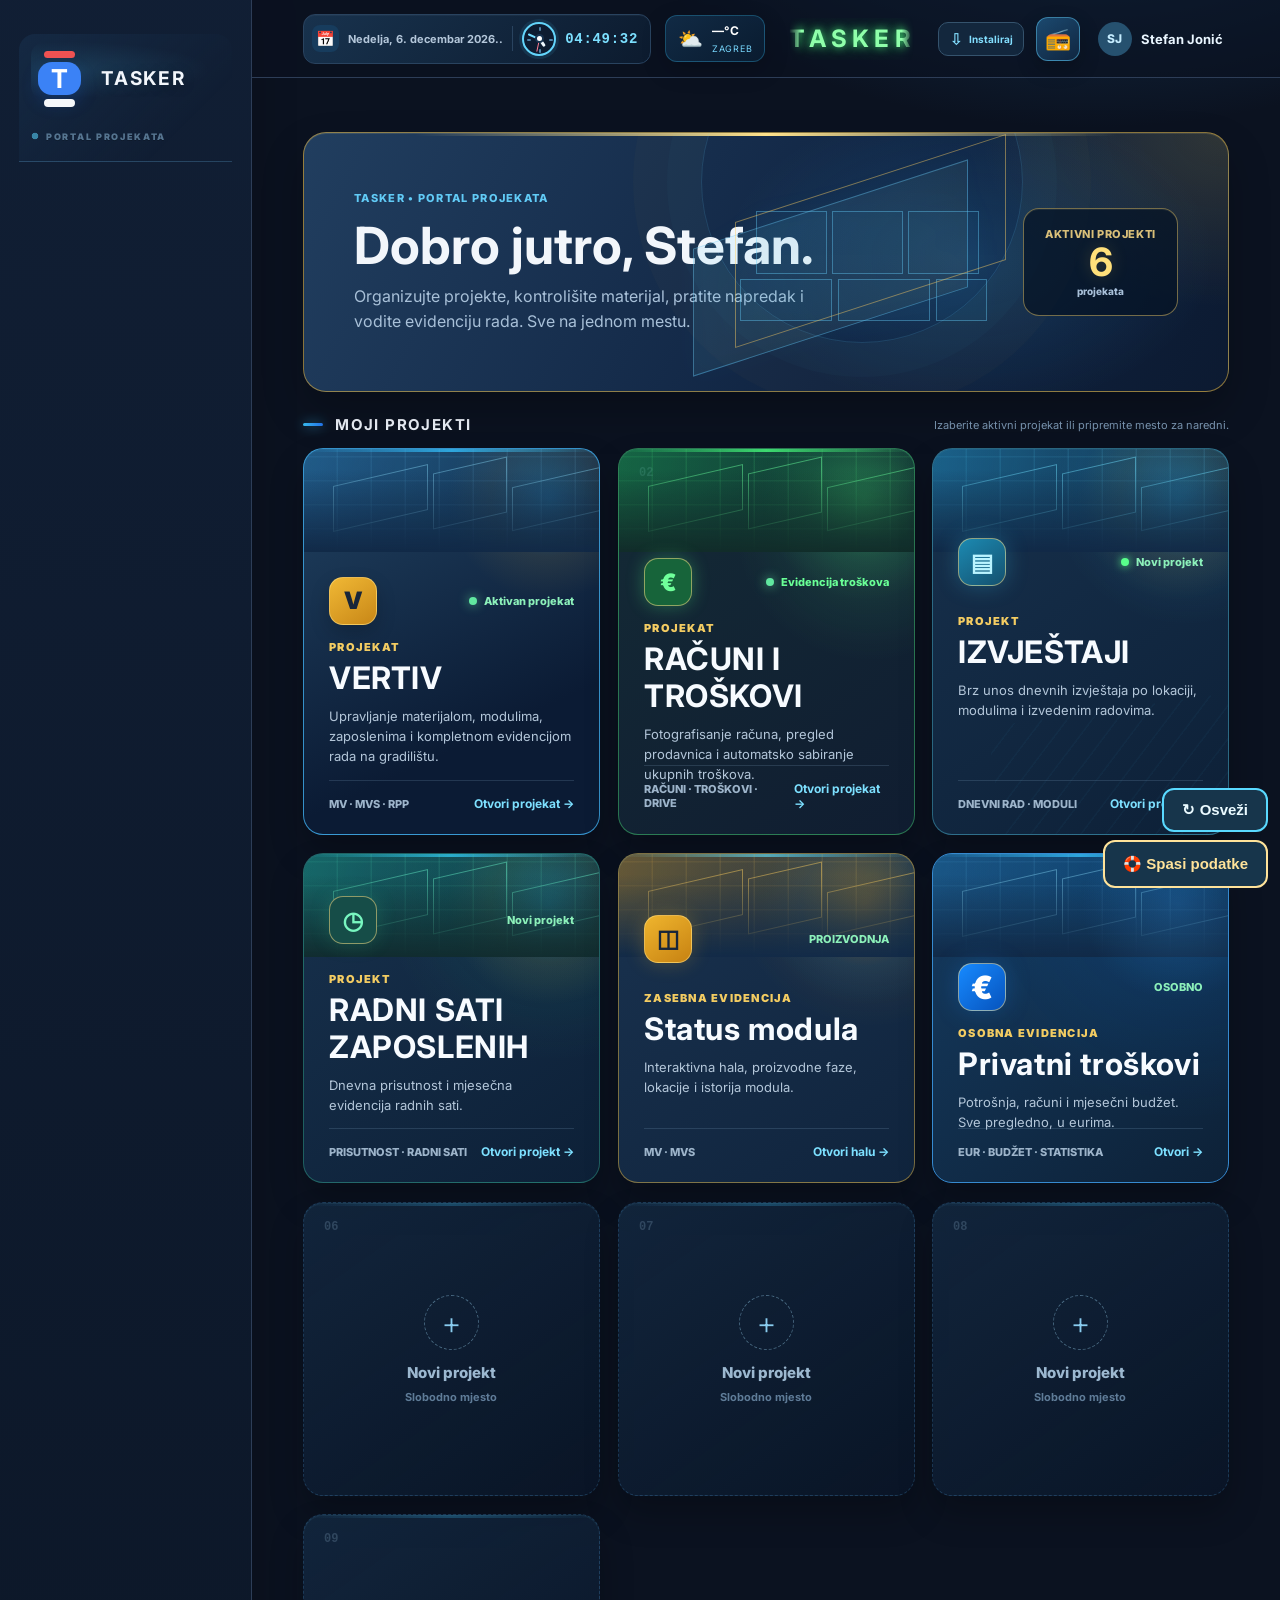
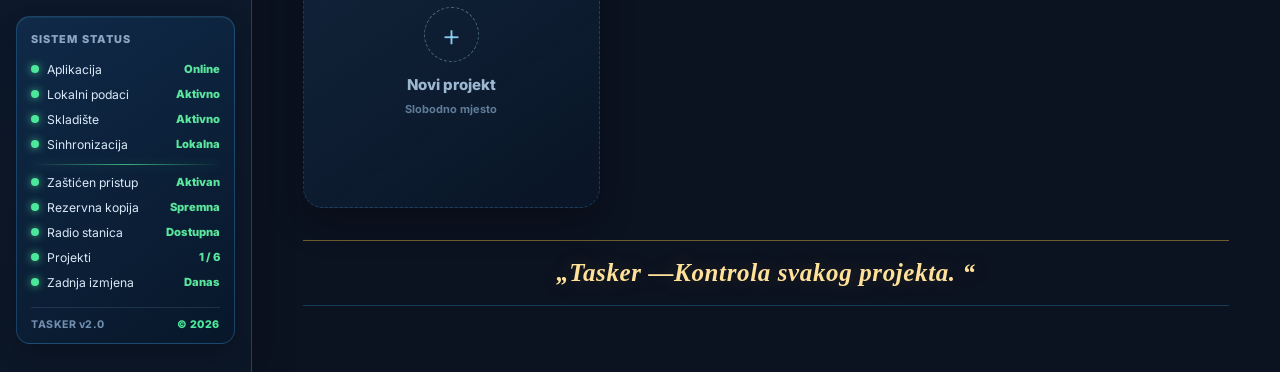
==== index.html @ 8f1d7c36 "Add daily photo calendar and cross-day module archives" ====
<!doctype html>
<html lang="sr-Latn">
  <head>
    <meta charset="UTF-8" />
    <meta name="viewport" content="width=device-width, initial-scale=1.0" />
    <meta name="theme-color" content="#0b1220" />
    <meta name="application-name" content="TASKER" />
    <meta name="apple-mobile-web-app-capable" content="yes" />
    <meta name="apple-mobile-web-app-status-bar-style" content="black-translucent" />
    <meta name="apple-mobile-web-app-title" content="TASKER" />
    <link rel="manifest" href="./manifest.webmanifest" />
    <link rel="icon" href="./icon-192.svg" type="image/svg+xml" />
    <link rel="apple-touch-icon" href="./icon-512.svg" />
    <link rel="stylesheet" href="./style-v51.css?build=51" />
    <title>Tasker | Upravljanje materijalom</title>
      <style id="tasker-layout-emergency">.dashboard-card-tools,.dashboard-section-tools{display:none!important}</style>
    <link rel="stylesheet" href="./module-status-v103.css?build=1075" />
    <link rel="stylesheet" href="./module-status-polish-v1078.css" />
    <link rel="stylesheet" href="./module-status-glow-v1079.css" />
    <link rel="stylesheet" href="./private-expenses-v1080.css?build=1085" />
      <link rel="stylesheet" href="./module-costing-v1089.css" />
    <link rel="stylesheet" href="./module-costing-monthly-v1092.css" />
  <link rel="stylesheet" href="./module-costing-archive-v1094.css" />
<link rel="stylesheet" href="./module-costing-v1097.css" />
<link rel="stylesheet" href="./module-vtr-v1098.css">
<link rel="stylesheet" href="./module-hall-premium-v1099.css">
<link rel="stylesheet" href="./module-action-icons-v1102.css">
<link rel="stylesheet" href="./module-drawings-v1103.css?build=1105">
<link rel="stylesheet" href="./module-daily-reports-v1106.css">
<link rel="stylesheet" href="./module-dupliko-style-v1107.css?build=1119">
<link rel="stylesheet" href="./module-drawing-viewer-v1109.css">
<link rel="stylesheet" href="./module-detail-v1111.css">
</head>
  <body>
    <div id="pwa-splash" aria-hidden="true"><div class="pwa-splash-inner"><span class="pwa-splash-logo"><i></i><b>T</b><i></i></span><strong>TASKER</strong><small>SVE POD KONTROLOM</small></div></div>
    <div id="app"></div>
    <script src="./tasker-rescue-v1112.js"></script>
    <script src="./tasker-refresh-v1113.js"></script>
    <script src="./module-photo-storage-v1114.js"></script>
    <script src="./drive-endpoint-v52.js?build=82"></script>
    <script src="./receipt-ledger-v57.js?build=82"></script>
    <script src="./pdf-window-v59.js?build=82"></script>
    <script src="./password-3d-v60.js?build=82"></script>
    <script src="./about-author-v61.js?build=82"></script>
    <script src="./about-polish-v62.js?build=82"></script>
    <script src="./about-fix-v63.js?build=82"></script>
    <script src="./about-exact-v64.js?build=82"></script>
    <script src="./about-image-v65.js?build=82"></script>
    <script src="./diary-template-v67.js?build=82"></script>
    <script src="./diary-template-v68.js?build=82"></script>
    <script src="./diary-template-v69.js?build=82"></script>
    <script src="./nav-icons-v71.js?build=82"></script>
    <script src="./dashboard-live-v72.js?build=82"></script>
    <script src="./control-order-v76.js?build=82"></script>
    <script src="./reports-project-v81.js?build=1079"></script>
    <script src="./reports-archive-v81.js?build=1079"></script>
    <script src="./employee-hours-model-v94.js?build=1085"></script>
    <script src="./employee-hours-books-v97.js?build=97"></script>
    <script src="./employee-hours-archive-v102.js?build=102"></script>
    <script src="./employee-hours-header-v1073.js?build=1085"></script>
    <script src="./employee-hours-export-v100.js?build=1121"></script>
    <script src="./employee-hours-v98.js?build=1085"></script>
    <script src="./module-status-model-v103.js?build=1119"></script>
    <script src="./module-boq-templates.js?build=1086"></script>
    <script src="./module-costing-stamp-v1093.js"></script>
    <script src="./module-costing-archive-v1094.js"></script>
    <script src="./module-costing-pdf-v1097.js?build=1116"></script>
    <script src="./module-costing-v1097.js?build=1116"></script>
    <script src="./module-phase-order-v1090.js"></script>

    <script src="./module-status-snapshot-v104.js?build=1075"></script>

    <script src="./module-status-v1095.js?build=1119"></script>
    <script src="./module-photo-filter-v1059.js?build=1122"></script>
    <script src="./tasker-sync-v105.js?build=1114"></script>
    <script src="./private-expenses-model-v1080.js"></script>
    <script src="./private-expenses-v1080.js?build=1085"></script>
    <script type="module" src="./main-v51.js?build=1079"></script>
    <script>
      if ('serviceWorker' in navigator) window.addEventListener('load', () => { navigator.serviceWorker.register('./sw.js?v=1122', { updateViaCache: 'none' }).then((registration) => registration.update()); navigator.serviceWorker.addEventListener('controllerchange', () => { if (!sessionStorage.getItem('tasker-v1122-reloaded')) { sessionStorage.setItem('tasker-v1122-reloaded', '1'); location.reload(); } }); });
      window.addEventListener('load', () => setTimeout(() => document.querySelector('#pwa-splash')?.classList.add('splash-hidden'), 850));
    </script>
  <script src="./module-vtr-v1098.js?build=1101"></script>
<script src="./module-hall-premium-v1099.js"></script>
<script src="./module-action-icons-v1102.js"></script>
<script src="./module-drawings-v1103.js?build=1105"></script>
<script src="./module-daily-reports-v1106.js?build=1108"></script>
<script src="./module-dupliko-style-v1107.js?build=1119"></script>
<script src="./module-drawing-viewer-v1109.js"></script>
<script src="./project-portal-v1110.js"></script>
<script src="./tasker-transfer-v1117.js"></script>
</body>
</html>
---- style-v51.css ----
@import url('https://fonts.googleapis.com/css2?family=Inter:wght@400;500;600;700;800&display=swap');
:root{--bg:#0b1220;--side:#101a2d;--card:#17243a;--card2:#1d2d47;--line:#2d3d57;--text:#f2f6fb;--muted:#91a1b9;--dim:#65738b;--blue:#43c5f6;--green:#5de18e;--amber:#ffca47;--red:#ff7d95;font-family:Inter,system-ui,sans-serif;color:var(--text)}*{box-sizing:border-box}body{margin:0;background:radial-gradient(800px 500px at 85% -10%,#173e63,transparent 65%),var(--bg);min-width:320px}button,input{font:inherit}.shell{min-height:100vh;display:flex}.sidebar{width:252px;min-height:100vh;position:sticky;top:0;padding:28px 16px;background:rgba(16,26,45,.92);border-right:1px solid var(--line);display:flex;flex-direction:column}.brand{display:flex;gap:12px;align-items:center;color:var(--text);text-decoration:none;padding:0 10px 34px}.brand strong{display:block;letter-spacing:1.5px;font-size:18px}.brand small,.topbar small{display:block;font-size:11px;color:var(--muted);margin-top:4px}.brand-mark{display:flex;flex-direction:column;align-items:center;gap:3px}.brand-mark i{display:block;width:20px;height:7px;border-radius:8px;background:#f05252}.brand-mark i:last-child{background:#f5f7fa}.brand-mark b{display:grid;place-items:center;width:31px;height:31px;border-radius:11px;background:#3b82f6;color:white;font-size:19px}nav{display:grid;gap:6px}.nav-link{width:100%;border:0;border-radius:10px;padding:12px;background:transparent;color:var(--muted);display:flex;align-items:center;gap:12px;text-align:left;font-weight:500;cursor:pointer}.nav-link span{font-size:20px;width:20px;text-align:center}.nav-link b{margin-left:auto;border-radius:99px;background:#34445e;color:#dce9f5;padding:2px 7px;font-size:11px}.nav-link:hover{color:white;background:#1c2a42}.nav-link.active{background:#1b3755;color:#7bd8ff}.nav-link.active b{background:#258cc2;color:white}.sidebar-footer{margin-top:auto}.sidebar-footer p{padding:15px 12px 0;color:var(--dim);font-size:11px}.workspace{min-width:0;flex:1}.topbar{height:78px;padding:0 clamp(22px,4vw,56px);display:flex;align-items:center;justify-content:space-between;border-bottom:1px solid var(--line);background:rgba(11,18,32,.6)}.topbar>div>strong{font-size:14px}.profile{display:flex;align-items:center;gap:9px;font-size:13px}.profile span{width:34px;height:34px;border-radius:50%;display:grid;place-items:center;background:#26516f;color:#c5edff;font-weight:800;font-size:12px}.content{max-width:1400px;margin:auto;padding:42px clamp(22px,4vw,56px) 60px}.eyebrow{margin:0 0 9px;color:#61cbf6;text-transform:uppercase;letter-spacing:1.3px;font-size:11px;font-weight:800}.welcome,.page-heading{display:flex;justify-content:space-between;align-items:flex-end;gap:20px;margin-bottom:32px}.welcome h1,.page-heading h1,.empty-page h1{margin:0;font-size:clamp(28px,3vw,38px);letter-spacing:-1px}.welcome p:not(.eyebrow),.page-heading p:not(.eyebrow),.empty-page p:not(.eyebrow){margin:10px 0 0;color:var(--muted)}.primary-btn{border:0;border-radius:10px;padding:12px 17px;color:#062033;background:var(--blue);font-weight:800;cursor:pointer;white-space:nowrap}.primary-btn:hover{background:#83dcff}.stat-grid{display:grid;grid-template-columns:repeat(4,1fr);gap:16px;margin-bottom:28px}.stat-grid article,.panel{padding:20px;background:linear-gradient(145deg,var(--card2),var(--card));border:1px solid var(--line);border-radius:16px}.stat-icon{display:grid;place-items:center;width:31px;height:31px;border-radius:9px;font-weight:800;font-size:18px}.blue{background:#174d73;color:#6ed9ff}.amber{background:#503e18;color:#ffd768}.red{background:#51263a;color:#ff9eb0}.green{background:#194833;color:#79efaa}.stat-grid p{margin:14px 0 4px;color:var(--muted);font-size:13px}.stat-grid strong{display:block;font-size:29px}.stat-grid small{color:var(--dim);font-size:11px}.dashboard-grid{display:grid;grid-template-columns:1.25fr .75fr;gap:22px}.panel-heading{display:flex;justify-content:space-between;gap:10px;margin-bottom:19px}.panel-heading h2{margin:0;font-size:18px}.panel-heading p{margin:5px 0;color:var(--muted);font-size:12px}.panel-heading>span{color:var(--muted);font-size:11px}.add-form{display:flex;gap:8px;margin-bottom:15px}.add-form input,.search-field input{width:100%;padding:12px 14px;border:0;outline:0;background:transparent;color:var(--text)}.add-form{background:#101b2e;border:1px solid var(--line);border-radius:10px}.add-form:focus-within,.search-field:focus-within{border-color:var(--blue);box-shadow:0 0 0 3px rgba(67,197,246,.12)}.add-form button{border:0;width:42px;border-radius:9px;background:var(--blue);color:#062033;font-size:22px;font-weight:800}.filters{display:flex;gap:5px;margin-bottom:9px}.filters button{border:0;background:transparent;color:var(--muted);padding:5px 9px;border-radius:6px;font-size:12px;cursor:pointer}.filters button.active{background:#294461;color:#c1ebff}.todo-list{padding:0;margin:0;list-style:none}.todo{min-height:45px;display:flex;align-items:center;gap:10px;border-top:1px solid var(--line);font-size:13px}.todo span{flex:1}.todo.done span{color:var(--dim);text-decoration:line-through}.check{width:18px;height:18px;padding:0;border-radius:50%;border:1px solid #64748b;background:transparent;color:#0a1725;font-size:12px}.done .check{background:var(--green);border-color:var(--green)}.delete{border:0;background:transparent;color:var(--dim);font-size:19px;cursor:pointer}.clear-btn{margin-top:13px;padding:0;border:0;background:transparent;color:#86dcfa;font-size:12px;cursor:pointer}.task-empty{padding:20px 0;color:var(--dim);font-size:13px}.activity{display:flex;gap:12px;align-items:center;padding:15px 0;border-top:1px solid var(--line)}.activity span{width:30px;height:30px;border-radius:9px;display:grid;place-items:center;font-weight:800}.activity div{flex:1}.activity b{font-size:13px}.activity p{margin:3px 0;color:var(--muted);font-size:11px}.search-field{display:flex;align-items:center;gap:10px;padding-left:14px;margin-bottom:22px;background:#101b2e;border:1px solid var(--line);border-radius:12px;color:var(--muted)}.category-grid{display:grid;grid-template-columns:repeat(3,1fr);gap:15px}.category-card{min-height:123px;display:flex;align-items:center;gap:13px;padding:18px;border:1px solid var(--line);border-radius:16px;background:linear-gradient(145deg,#1d2c45,#152139);color:var(--text);text-align:left;cursor:pointer;transition:.18s}.category-card:hover{transform:translateY(-2px);border-color:#4e8bb8;background:#22354f}.category-icon{flex:none;width:40px;height:40px;border-radius:12px;display:grid;place-items:center;background:#254a6a;color:#82d9fb;font-size:26px}.category-content{display:grid;gap:4px;min-width:0}.category-content strong{font-size:13px;line-height:1.25}.category-content small,.category-stock small{font-size:11px;color:var(--muted)}.category-stock{margin-left:auto;display:grid;gap:2px;text-align:right}.category-stock b{font-size:18px}.arrow{color:#84dcff;font-size:25px}.back-btn{padding:0 0 13px;border:0;background:transparent;color:#8adefb;font-size:12px;cursor:pointer}.inventory-list{display:grid;gap:10px}.inventory-item{display:grid;grid-template-columns:minmax(210px,1.3fr) minmax(180px,.8fr) minmax(130px,.55fr) auto;gap:20px;align-items:center;padding:16px 18px;border:1px solid var(--line);border-radius:14px;background:linear-gradient(145deg,#1d2b44,#162238)}.inventory-main{display:flex;align-items:center;gap:11px}.item-dot{width:11px;height:11px;border-radius:50%;flex:none}.item-dot.ok{background:var(--green)}.item-dot.low{background:var(--amber)}.item-dot.empty{background:var(--red)}.inventory-item h2{margin:0;font-size:14px}.inventory-item p{margin:4px 0 0;color:var(--muted);font-size:12px}.item-meta{display:flex;gap:18px}.item-meta span{color:var(--dim);font-size:11px}.item-meta b{display:block;margin-top:3px;color:var(--muted);font-size:12px}.item-stock small{display:block;color:var(--dim);font-size:11px}.item-stock strong{font-size:18px}.item-stock em{font-size:11px;font-style:normal;color:var(--muted)}.status{display:inline-block;margin-top:4px;padding:3px 7px;border-radius:99px;background:rgba(255,255,255,.07);font-size:10px;font-weight:700}.status.ok{color:#a7f3c5}.status.low{color:#ffe28a}.status.empty{color:#ffb4c0}.details-btn{border:1px solid var(--line);border-radius:8px;background:transparent;color:#abe4fb;padding:8px 11px;font-size:12px;cursor:pointer}.details-btn:hover{background:#284967}.empty-state,.empty-page{display:grid;gap:8px;padding:50px;text-align:center;border:1px dashed var(--line);border-radius:16px;color:var(--muted)}.empty-state b{color:var(--text)}.empty-page{margin-top:40px;background:rgba(23,36,58,.5)}
@media(max-width:1050px){.stat-grid{grid-template-columns:repeat(2,1fr)}.dashboard-grid{grid-template-columns:1fr}.category-grid{grid-template-columns:repeat(2,1fr)}.inventory-item{grid-template-columns:1fr 1fr auto}.item-stock{grid-column:2}.details-btn{grid-column:3;grid-row:1/3}}@media(max-width:720px){.sidebar{width:74px;padding:20px 10px}.brand{padding:0 8px 30px}.brand>span:last-child,.nav-link:not(.active){font-size:0}.nav-link{justify-content:center;padding:12px 5px}.nav-link span{font-size:20px}.nav-link b,.sidebar-footer p{display:none}.content{padding:30px 20px}.topbar{padding:0 20px}.welcome,.page-heading{align-items:flex-start;flex-direction:column}.category-grid{grid-template-columns:1fr}.inventory-item{grid-template-columns:1fr auto;gap:12px}.item-meta,.item-stock{grid-column:1}.details-btn{grid-column:2;grid-row:1;align-self:center}.profile b{display:none}}@media(max-width:420px){.sidebar{display:none}.content{padding:26px 16px}.stat-grid{gap:9px}.stat-grid article{padding:13px}.stat-grid strong{font-size:23px}.stat-grid p{font-size:11px}.topbar{height:64px}.category-card{min-height:105px}}
.material-modal{position:fixed;inset:0;z-index:20;display:grid;place-items:center;padding:22px;background:rgba(4,10,20,.74);backdrop-filter:blur(7px)}.material-dialog{position:relative;width:min(560px,100%);padding:30px;border:1px solid #41617f;border-radius:20px;background:linear-gradient(145deg,#213653,#142238);box-shadow:0 28px 80px rgba(0,0,0,.45)}.modal-close{position:absolute;right:17px;top:15px;width:32px;height:32px;border:0;border-radius:8px;background:#2a3e59;color:#d9e8f7;font-size:22px;cursor:pointer}.material-dialog h2{margin:0;font-size:26px}.material-standard{margin:7px 0 24px;color:var(--muted);font-size:14px}.detail-stock{display:flex;align-items:center;justify-content:space-between;padding:18px;margin-bottom:17px;border-radius:13px;background:#102039;border:1px solid var(--line)}.detail-stock span:first-child{display:block;color:var(--muted);font-size:12px}.detail-stock strong{display:block;margin-top:4px;font-size:27px}.detail-stock em{font-size:13px;font-style:normal;color:var(--muted)}.detail-grid{display:grid;grid-template-columns:1fr 1fr;gap:11px}.detail-grid div{padding:14px;border-radius:11px;background:rgba(11,24,43,.6)}.detail-grid small{display:block;color:var(--dim);font-size:11px}.detail-grid b{display:block;margin-top:5px;font-size:13px}.detail-actions{display:flex;justify-content:flex-end;gap:10px;margin-top:25px}.secondary-btn{position:static;width:auto;height:auto;padding:11px 15px;border:1px solid var(--line);border-radius:10px;background:transparent;color:#c3d4e5;font-size:13px}@media(max-width:480px){.material-dialog{padding:24px 18px}.detail-grid{grid-template-columns:1fr}.detail-actions{flex-direction:column-reverse}.detail-actions button{width:100%}}
.stock-editor{display:block;margin:0 0 17px}.stock-editor>span{display:block;margin-bottom:7px;color:var(--muted);font-size:12px}.stock-editor>div{display:flex;align-items:center;max-width:230px;overflow:hidden;border:1px solid var(--line);border-radius:10px;background:#101f36}.stock-input{width:100%;padding:11px 13px;border:0;outline:0;background:transparent;color:var(--text);font-size:16px;font-weight:700}.stock-editor b{padding:11px 13px;border-left:1px solid var(--line);color:var(--muted);font-size:12px}
.detail-actions>span{flex:1}.delete-material{border:0;background:transparent;color:#ff9aab;font-size:13px;cursor:pointer}.delete-material:hover{color:#ffd0d8}.form-grid{display:grid;grid-template-columns:1fr 1fr;gap:13px}.form-grid label{display:grid;gap:6px;color:var(--muted);font-size:12px}.form-grid input,.form-grid select{width:100%;padding:11px;border:1px solid var(--line);border-radius:9px;outline:0;background:#102039;color:var(--text)}.form-grid input:focus,.form-grid select:focus{border-color:var(--blue);box-shadow:0 0 0 3px rgba(67,197,246,.12)}@media(max-width:480px){.form-grid{grid-template-columns:1fr}}
.form-grid .new-category{color:#72d8fb}.new-category small{color:var(--dim);font-size:10px}.new-category input{border-color:#386486}
.delete-material{width:42px;height:42px;padding:0;border:1px solid rgba(251,113,133,.28);border-radius:10px;background:rgba(127,29,29,.18);color:#ff9aab;display:grid;place-items:center;font-size:0;transition:.18s}.delete-material::before{content:"⌫";font-size:24px;font-weight:500;line-height:1}.delete-material:hover{background:#a83b52;border-color:#ff93a6;color:#fff;transform:translateY(-1px)}
.category-card{position:relative}.category-delete{position:absolute;right:18px;top:calc(50% - 16px);width:32px;height:32px;display:grid;place-items:center;border:1px solid rgba(251,113,133,.25);border-radius:8px;background:rgba(127,29,29,.16);color:#ff9aab;font-size:20px;opacity:1;transition:.18s}.category-delete:hover{background:#a83b52;border-color:#ff93a6;color:#fff;transform:translateY(-1px)}.category-card .arrow{display:none}
.category-card .arrow{display:none!important}
.category-card .category-stock{margin-right:52px}.category-card .category-delete{right:16px;top:calc(50% - 16px);bottom:auto;font-size:0}.category-card .category-delete::before{content:"";width:12px;height:13px;border:2px solid currentColor;border-top:0;border-radius:0 0 3px 3px}.category-card .category-delete::after{content:"";position:absolute;top:8px;width:17px;height:2px;border-radius:2px;background:currentColor;box-shadow:0 -4px 0 -5px currentColor}
.topbar small{display:flex;align-items:center;gap:8px}.topbar small b{padding:2px 7px;border-radius:5px;background:#132a45;color:#76ddff;font-family:ui-monospace,SFMono-Regular,Consolas,monospace;font-size:11px;letter-spacing:.4px}.topbar-time-area{display:flex;align-items:center;min-width:0}.topbar-clock{display:flex;align-items:center;gap:10px;padding:7px 10px 7px 8px;border:1px solid #29435f;border-radius:12px;background:linear-gradient(135deg,rgba(27,56,85,.85),rgba(14,30,51,.8));box-shadow:inset 0 1px 0 rgba(255,255,255,.04)}.analog-clock{position:relative;display:block;width:34px;height:34px;flex:none;border:2px solid #63d5fb;border-radius:50%;background:#0d1c31;box-shadow:0 0 0 3px rgba(67,197,246,.1)}.analog-clock:before,.analog-clock:after{content:"";position:absolute;background:#4f83a8;border-radius:99px}.analog-clock:before{left:15px;top:3px;width:2px;height:4px;box-shadow:0 22px 0 #4f83a8}.analog-clock:after{left:3px;top:15px;width:4px;height:2px;box-shadow:22px 0 0 #4f83a8}.analog-clock i{position:absolute;left:50%;bottom:50%;display:block;transform-origin:50% 100%;border-radius:99px}.clock-hour{width:3px;height:9px;margin-left:-1.5px;background:#eff8ff}.clock-minute{width:2px;height:12px;margin-left:-1px;background:#73dcff}.clock-second{width:1px;height:13px;margin-left:-.5px;background:#ff7d95}.analog-clock b{position:absolute;left:50%;top:50%;width:5px;height:5px;margin:-2.5px;border-radius:50%;background:#fff;box-shadow:0 0 0 2px #17324f}.clock-copy{display:grid;gap:2px;line-height:1}.clock-copy span{color:#9db3cb;font-size:10px;font-weight:600;white-space:nowrap}.clock-copy strong{color:#7ce0ff;font-family:ui-monospace,SFMono-Regular,Consolas,monospace;font-size:14px;letter-spacing:.7px;white-space:nowrap}@media(max-width:520px){.topbar-clock{padding:6px 7px}.clock-copy span{display:none}.analog-clock{width:31px;height:31px}.analog-clock:before{left:13.5px;box-shadow:0 20px 0 #4f83a8}.analog-clock:after{top:13.5px;box-shadow:20px 0 0 #4f83a8}.clock-copy strong{font-size:12px}}
.module-grid{display:grid;grid-template-columns:repeat(3,1fr);gap:18px}.module-card{min-height:275px;padding:22px;border:1px solid var(--line);border-radius:16px;background:linear-gradient(145deg,var(--card2),var(--card));display:grid;grid-template-columns:1fr auto;gap:18px;align-items:center}.module-card h2{margin:0;font-size:32px;letter-spacing:-1px}.module-card p{margin:6px 0 0;color:var(--muted);font-size:13px}.progress-ring{--progress:0;--ring:var(--blue);width:130px;aspect-ratio:1;border-radius:50%;background:conic-gradient(var(--ring) calc(var(--progress)*1%),#0e1b2f 0);display:grid;place-items:center}.progress-ring>div{width:102px;aspect-ratio:1;border-radius:50%;background:#17243a;display:grid;place-content:center;text-align:center}.progress-ring strong{font-size:25px}.progress-ring small{color:var(--muted);font-size:10px}.module-card label{grid-column:1/-1;display:grid;gap:7px;color:var(--muted);font-size:12px}.module-card input{width:100%;padding:11px 13px;border:1px solid var(--line);border-radius:9px;background:#102039;color:var(--text);outline:0}.module-card input:focus{border-color:var(--blue);box-shadow:0 0 0 3px rgba(67,197,246,.12)}@media(max-width:900px){.module-grid{grid-template-columns:1fr}}
.daily-heading{margin-bottom:22px}.daily-report{max-width:1060px;margin:0 auto;padding:4px;background:#fff;color:#111;font-family:Georgia,'Times New Roman',serif;box-shadow:0 18px 48px rgba(0,0,0,.28)}.daily-report input,.daily-report textarea{width:100%;border:0;outline:0;background:transparent;color:#111;font:inherit}.daily-report-head{height:150px;display:grid;grid-template-columns:38% 1fr;border:3px solid #111}.daily-report-head>div+div{border-left:3px solid #111}.ctba-logo{position:relative;display:flex;align-items:center;padding-left:63px;font:700 61px Arial,sans-serif;letter-spacing:2px}.ctba-logo i{position:absolute;left:18px;width:30px;height:30px;background:#f20f19}.ctba-logo i:first-child{top:22px}.ctba-logo i:nth-child(2){top:53px;left:48px}.ctba-logo b{font-weight:700}.daily-report h2{margin:0;padding:8px;border:3px solid #111;border-top:0;text-align:center;font-size:29px}.daily-project{border:3px solid #111;border-top:0;padding:3px 15px;text-align:center;font-style:italic;font-weight:700}.daily-project label{display:flex;justify-content:center;gap:10px}.daily-project input{width:330px;text-align:center}.daily-info{display:grid;grid-template-columns:1.35fr .75fr .6fr;border:3px solid #111;border-top:0}.daily-info label{min-height:42px;padding:4px 9px;border-right:2px solid #111;display:flex;gap:7px;align-items:center;font-size:14px;font-weight:700}.daily-info label:nth-child(2){border-right:0}.daily-info label:nth-child(3){grid-column:1/3;border-top:1px dotted #555}.daily-info label:nth-child(4){grid-column:3;border-top:1px dotted #555;border-right:0}.daily-info label:nth-child(5){grid-column:1/4;border-top:1px dotted #555;border-right:0;font-style:italic}.daily-workers{display:grid;grid-template-columns:1.35fr 1fr 1fr 1fr;border:3px solid #111;border-top:0}.daily-workers>*{min-height:27px;padding:3px 8px;border-right:2px solid #111;border-top:1px solid #111}.daily-workers>*:nth-child(4n){border-right:0}.daily-workers .worker-head{border-top:0;text-align:center;font-style:italic;font-weight:700}.daily-workers label{font-size:14px}.daily-text{display:grid;gap:2px;padding:4px 7px;border:3px solid #111;border-top:0;font-size:14px}.daily-text textarea{min-height:390px;padding:7px 2px;resize:vertical;line-height:24px;background-image:linear-gradient(to bottom,transparent 23px,#888 24px);background-size:100% 24px}.daily-text.notes textarea{min-height:130px}.daily-report footer{padding:8px;border:3px solid #111;border-top:0;text-align:center;font-size:11px;font-style:italic;font-weight:700}.daily-report input:focus,.daily-report textarea:focus{background-color:#fff7bf}.daily-report input[type=date]{font-family:Arial,sans-serif;font-size:13px}@media(max-width:720px){.daily-report{font-size:12px;overflow:auto}.daily-report-head{height:96px}.ctba-logo{padding-left:44px;font-size:35px}.ctba-logo i{left:10px;width:21px;height:21px}.ctba-logo i:first-child{top:16px}.ctba-logo i:nth-child(2){top:37px;left:31px}.daily-report h2{font-size:20px}.daily-info{grid-template-columns:1fr}.daily-info label,.daily-info label:nth-child(3),.daily-info label:nth-child(4),.daily-info label:nth-child(5){grid-column:1;border-right:0}.daily-workers{min-width:560px}.daily-text textarea{min-height:280px}}
@media print{body{background:#fff}.sidebar,.topbar,.page-heading,.material-modal{display:none!important}.workspace,.content{display:block;padding:0;margin:0;max-width:none}.daily-report{max-width:none;width:100%;box-shadow:none}.daily-report textarea{resize:none}}
.ctba-logo{padding-left:100px}.daily-text textarea{resize:none;line-height:26px;background-image:repeating-linear-gradient(to bottom,transparent 0,transparent 25px,#b8b8b8 25px,#b8b8b8 26px);background-size:100% 26px}
.module-open{width:100%;border:1px solid var(--line);color:var(--text);text-align:left;font:inherit;cursor:pointer}.module-open:hover{border-color:#56bfe8}.module-open span{display:block;margin-top:15px;color:#72d8fb;font-size:12px;font-weight:700}.module-detail-heading{margin-bottom:18px}.module-total{min-width:150px;padding:13px 18px;border:1px solid var(--line);border-radius:12px;background:#14243a;text-align:center}.module-total span{display:block;color:var(--muted);font-size:11px}.module-total b{display:block;margin-top:3px;font-size:26px;color:#74dfff}.module-controls{display:flex;align-items:end;gap:12px;padding:18px;margin-bottom:20px;border:1px solid var(--line);border-radius:15px;background:linear-gradient(145deg,var(--card2),var(--card))}.module-controls label{display:grid;gap:7px;color:var(--muted);font-size:12px}.module-controls input{width:170px;padding:11px;border:1px solid var(--line);border-radius:9px;outline:0;background:#102039;color:var(--text)}.individual-module-grid{display:grid;grid-template-columns:repeat(4,1fr);gap:14px}.individual-module{padding:17px;border:1px solid var(--line);border-radius:14px;background:linear-gradient(145deg,#1d2c45,#152139);display:grid;grid-template-columns:1fr auto;gap:14px}.individual-module p{margin:0;color:#6dd9ff;font-size:10px;font-weight:800;letter-spacing:1px}.individual-module h2{margin:5px 0 0;font-size:18px}.mini-progress{width:54px;aspect-ratio:1;border-radius:50%;background:conic-gradient(var(--ring) calc(var(--progress)*1%),#0e1b2f 0);display:grid;place-items:center}.mini-progress b{width:43px;aspect-ratio:1;border-radius:50%;display:grid;place-items:center;background:#17243a;font-size:10px}.individual-module label{grid-column:1/-1;display:grid;grid-template-columns:1fr auto;align-items:center;gap:7px;color:var(--muted);font-size:11px}.individual-module input{width:100%;padding:8px 10px;border:1px solid var(--line);border-radius:7px;outline:0;background:#102039;color:var(--text);font-size:13px}.individual-module label span{grid-column:2;grid-row:2;color:var(--muted);padding-right:9px}@media(max-width:1100px){.individual-module-grid{grid-template-columns:repeat(3,1fr)}}@media(max-width:720px){.individual-module-grid{grid-template-columns:repeat(2,1fr)}.module-controls{align-items:stretch;flex-direction:column}.module-controls input{width:100%}}@media(max-width:450px){.individual-module-grid{grid-template-columns:1fr}.module-detail-heading{align-items:flex-start;flex-direction:column}}
.daily-heading .report-actions{flex-wrap:wrap;justify-content:flex-end}.daily-heading .secondary-btn{height:43px}
.order-panel,.order-list{padding:22px;border:1px solid var(--line);border-radius:16px;background:linear-gradient(145deg,var(--card2),var(--card))}.order-panel{margin-bottom:18px}.order-panel h2,.order-list h2{margin:0;font-size:17px}.order-form{display:grid;grid-template-columns:minmax(250px,1fr) 180px auto;gap:12px;align-items:end;margin-top:17px}.order-form label{display:grid;gap:6px;color:var(--muted);font-size:12px}.order-form select,.order-form input{width:100%;height:43px;padding:0 11px;border:1px solid var(--line);border-radius:9px;background:#102039;color:var(--text);outline:0}.order-form select:focus,.order-form input:focus{border-color:var(--blue);box-shadow:0 0 0 3px rgba(67,197,246,.12)}.order-list header{display:flex;justify-content:space-between;align-items:center;margin-bottom:14px}.order-list header span{color:var(--muted);font-size:12px}.order-table{border-top:1px solid var(--line)}.order-row{display:grid;grid-template-columns:minmax(220px,1.5fr) 120px 120px minmax(135px,1fr) 34px;gap:14px;align-items:center;padding:14px 6px;border-bottom:1px solid var(--line);font-size:13px}.order-row>div b{display:block}.order-row>div small{display:block;margin-top:3px;color:var(--muted);font-size:11px}.order-labels{padding:10px 6px;color:var(--dim);font-size:10px;font-weight:800;text-transform:uppercase;letter-spacing:.6px}.order-status{justify-self:start;padding:5px 8px;border-radius:99px;font-size:10px;font-weight:700}.order-status.missing{background:rgba(190,45,70,.24);color:#ff9db0}.order-status.ready{background:rgba(31,128,79,.22);color:#92f1bb}.remove-order{width:28px;height:28px;border:0;border-radius:7px;background:transparent;color:#ff9aab;font-size:19px;cursor:pointer}.remove-order:hover{background:rgba(127,29,29,.25)}.order-empty{display:grid;gap:6px;padding:35px 0;text-align:center;color:var(--muted);font-size:13px}.order-empty b{color:var(--text)}.clear-order:disabled{opacity:.4;cursor:not-allowed}@media(max-width:800px){.order-form{grid-template-columns:1fr 1fr}.order-form .primary-btn{grid-column:1/-1}.order-row{grid-template-columns:1fr 1fr}.order-labels{display:none}.order-row>div{grid-column:1/-1}.remove-order{grid-column:2;justify-self:end;grid-row:2}}
.report-actions{display:flex;gap:10px}.report-stats{display:grid;grid-template-columns:repeat(4,1fr);gap:16px;margin-bottom:20px}.report-stats article{padding:20px;border:1px solid var(--line);border-radius:16px;background:linear-gradient(145deg,var(--card2),var(--card))}.report-stats p{margin:14px 0 4px;color:var(--muted);font-size:13px}.report-stats strong{display:block;font-size:27px}.report-stats small{color:var(--dim);font-size:11px}.report-table{padding:22px;border:1px solid var(--line);border-radius:16px;background:linear-gradient(145deg,var(--card2),var(--card))}.report-table header{display:flex;justify-content:space-between;gap:12px;align-items:start;margin-bottom:16px}.report-table h2{margin:0;font-size:17px}.report-table header p{margin:5px 0 0;color:var(--muted);font-size:12px}.report-table header>span{color:var(--muted);font-size:12px}.stock-table{border-top:1px solid var(--line)}.stock-row{display:grid;grid-template-columns:minmax(220px,1.5fr) minmax(160px,1fr) 110px 120px 120px;gap:14px;align-items:center;padding:13px 6px;border-bottom:1px solid var(--line);font-size:12px}.stock-row>div b{display:block}.stock-row>div small{display:block;margin-top:3px;color:var(--muted);font-size:11px}.stock-row strong{font-size:14px}.stock-row em{font-size:11px;font-style:normal;color:var(--muted)}.stock-labels{padding:10px 6px;color:var(--dim);font-size:10px;font-weight:800;text-transform:uppercase;letter-spacing:.6px}.stock-status{justify-self:start;padding:5px 8px;border-radius:99px;background:rgba(255,255,255,.06);font-size:10px;font-weight:700}.stock-status.ok{color:#92f1bb}.stock-status.low{color:#ffe18a}.stock-status.empty{color:#ff9db0}@media(max-width:900px){.report-stats{grid-template-columns:repeat(2,1fr)}.stock-row{grid-template-columns:1fr 1fr}.stock-labels{display:none}.stock-row>div{grid-column:1/-1}}@media(max-width:480px){.report-actions{width:100%}.report-actions button{flex:1}.report-stats{grid-template-columns:1fr}.report-table{padding:16px}}

.employee-heading{align-items:center}.employee-count{padding:9px 12px;border:1px solid rgba(93,225,142,.32);border-radius:99px;background:rgba(31,128,79,.15);color:#96f1bb;font-size:12px;font-weight:700}.employee-tools{display:flex;align-items:center;justify-content:space-between;gap:16px;margin-bottom:20px;padding:14px 16px;border:1px solid var(--line);border-radius:14px;background:linear-gradient(145deg,var(--card2),var(--card));color:var(--muted);font-size:12px}.employee-search{flex:1;display:flex;align-items:center;gap:10px;max-width:520px;padding:0 12px;border:1px solid var(--line);border-radius:9px;background:#101f36;color:#83cce9}.employee-search input{width:100%;padding:10px 0;border:0;outline:0;background:transparent;color:var(--text)}.employee-grid{display:grid;grid-template-columns:repeat(3,1fr);gap:16px}.employee-card{padding:18px;border:1px solid var(--line);border-radius:16px;background:linear-gradient(145deg,#1d2c45,#152139);transition:.18s}.employee-card:hover{transform:translateY(-2px);border-color:#4e8bb8}.employee-card header{display:grid;grid-template-columns:auto 1fr auto;gap:11px;align-items:center;padding-bottom:14px;border-bottom:1px solid var(--line)}.employee-avatar{width:42px;height:42px;display:grid;place-items:center;border-radius:50%;background:linear-gradient(145deg,#47c9fa,#2579b5);color:#062033;font-size:12px;font-weight:900}.employee-card h2{margin:0;font-size:14px}.employee-card header p{margin:4px 0 0;color:var(--muted);font-size:11px}.employee-card header b{padding:4px 7px;border-radius:99px;background:rgba(31,128,79,.2);color:#92f1bb;font-size:9px}.employee-details{display:grid;gap:7px;padding-top:14px}.employee-details p{margin:0;color:var(--muted);font-size:11px}.employee-details p span{display:inline-grid;width:16px;color:#78d7fc;font-weight:800}.employee-details strong{color:#dce9f5;font-weight:600}@media(max-width:1050px){.employee-grid{grid-template-columns:repeat(2,1fr)}}@media(max-width:620px){.employee-heading{align-items:flex-start}.employee-tools{align-items:stretch;flex-direction:column}.employee-search{max-width:none}.employee-grid{grid-template-columns:1fr}.employee-card header b{font-size:8px}}

.employee-heading-actions{display:flex;align-items:center;gap:12px}.employee-grid{grid-template-columns:repeat(3,minmax(0,1fr));gap:18px}.employee-card{position:relative;min-height:210px;padding:19px;border-radius:17px;box-shadow:0 10px 24px rgba(0,0,0,.14)}.employee-card header{padding-right:20px}.employee-details{gap:9px}.employee-card-actions{position:absolute;right:15px;bottom:15px;display:flex;align-items:center;gap:8px}.employee-edit{height:32px;padding:0 11px;border:1px solid #42698a;border-radius:9px;background:#224869;color:#8be0ff;font-size:12px;font-weight:700;cursor:pointer}.employee-edit:hover{background:#2f668e;color:#fff}.employee-delete{position:static;width:32px;height:32px;border:1px solid rgba(251,113,133,.3);border-radius:9px;background:rgba(127,29,29,.17);color:#ff9aab;font-size:22px;line-height:1;cursor:pointer}.employee-delete:hover{background:#a83b52;color:#fff;border-color:#ff93a6}.employee-card[hidden]{display:none}@media(max-width:1050px){.employee-grid{grid-template-columns:repeat(2,minmax(0,1fr))}}@media(max-width:620px){.employee-heading-actions{width:100%;justify-content:space-between}.employee-heading-actions .primary-btn{padding:11px 13px}.employee-grid{grid-template-columns:1fr}}

.employee-status.inactive{background:rgba(190,45,70,.24);color:#ff9db0}.employee-card:has(.employee-status.inactive){border-color:rgba(255,125,149,.35)}
.employee-card header .employee-status.inactive{background:#6a2740!important;color:#ffd3dc!important;border:1px solid rgba(255,125,149,.48)}.employee-card:has(.employee-status.inactive){border-color:#6d3951;background:linear-gradient(145deg,#2b2841,#1b2135)}
.stat-grid{grid-template-columns:repeat(5,1fr)}.employee-overview{min-height:145px;padding:20px;border:1px solid rgba(93,225,142,.3);border-radius:16px;background:linear-gradient(145deg,#203d4b,#172d3d);color:var(--text);text-align:left;cursor:pointer;transition:.18s}.employee-overview:hover{transform:translateY(-2px);border-color:#62dba1;background:linear-gradient(145deg,#254c58,#193540)}.employee-icon{background:#174a40;color:#80f1bd}.employee-overview p{margin:14px 0 4px;color:var(--muted);font-size:13px}.employee-overview strong{display:block;font-size:29px}.employee-overview small{display:grid;gap:4px;margin-top:2px;font-size:11px}.employee-overview small b{color:#92f1bb}.employee-overview small i{color:#ff9eb0;font-style:normal;font-weight:800}.employee-overview em{display:block;margin-top:11px;color:#75dffd;font-size:11px;font-style:normal;font-weight:700}@media(max-width:1250px){.stat-grid{grid-template-columns:repeat(3,1fr)}}@media(max-width:1050px){.stat-grid{grid-template-columns:repeat(2,1fr)}}@media(max-width:520px){.stat-grid{grid-template-columns:1fr}}
.attendance-heading{align-items:flex-end}.attendance-date{display:grid;gap:6px;min-width:195px;color:var(--muted);font-size:11px;font-weight:700}.attendance-date input{height:44px;padding:0 12px;border:1px solid #386281;border-radius:10px;outline:0;background:#102039;color:var(--text);font-weight:700}.attendance-date input:focus{border-color:var(--blue);box-shadow:0 0 0 3px rgba(67,197,246,.12)}.attendance-stats{display:grid;grid-template-columns:repeat(3,1fr);gap:16px;margin-bottom:20px}.attendance-stats article{padding:20px;border:1px solid var(--line);border-radius:16px;background:linear-gradient(145deg,var(--card2),var(--card))}.attendance-stats p{margin:14px 0 4px;color:var(--muted);font-size:13px}.attendance-stats strong{display:block;font-size:29px}.attendance-stats small{color:var(--dim);font-size:11px}.attendance-panel{padding:22px;border:1px solid var(--line);border-radius:16px;background:linear-gradient(145deg,var(--card2),var(--card))}.attendance-panel>header{display:flex;justify-content:space-between;gap:16px;align-items:flex-start;margin-bottom:16px}.attendance-panel h2{margin:0;font-size:18px}.attendance-panel header p{margin:5px 0 0;color:var(--muted);font-size:12px}.attendance-panel header>span{color:#79efaa;font-size:11px;font-weight:700}.attendance-list{border-top:1px solid var(--line)}.attendance-row{display:grid;grid-template-columns:auto minmax(200px,1fr) auto;gap:13px;align-items:center;padding:13px 4px;border-bottom:1px solid var(--line)}.attendance-person{display:grid;gap:4px}.attendance-person b{font-size:13px}.attendance-person small{color:var(--muted);font-size:11px}.attendance-actions{display:flex;gap:8px}.attendance-status{min-width:96px;padding:8px 11px;border:1px solid var(--line);border-radius:8px;background:transparent;color:var(--muted);font-size:11px;font-weight:800;cursor:pointer}.attendance-status.selected-active{border-color:rgba(93,225,142,.5);background:rgba(31,128,79,.23);color:#92f1bb}.attendance-status.selected-inactive{border-color:rgba(255,125,149,.55);background:rgba(190,45,70,.22);color:#ff9eb0}.attendance-empty{padding:25px 0;margin:0;color:var(--muted);font-size:13px}@media(max-width:720px){.attendance-heading{align-items:flex-start}.attendance-stats{grid-template-columns:1fr}.attendance-panel{padding:16px}.attendance-panel>header{flex-direction:column}.attendance-row{grid-template-columns:auto 1fr}.attendance-actions{grid-column:1/-1}.attendance-status{flex:1}}@media(max-width:420px){.attendance-actions{flex-direction:column}.attendance-status{width:100%}}
.settings-grid{display:grid;grid-template-columns:repeat(2,minmax(0,1fr));gap:16px}.settings-card{padding:20px;border:1px solid var(--line);border-radius:16px;background:linear-gradient(145deg,var(--card2),var(--card))}.settings-card-wide{grid-column:1/-1}.settings-card header{display:flex;align-items:flex-start;gap:12px}.settings-card h2{margin:0;font-size:16px}.settings-card header p{margin:5px 0 0;color:var(--muted);font-size:12px}.settings-form{display:grid;gap:11px;margin-top:18px}.settings-form label{display:grid;gap:6px;color:var(--muted);font-size:12px}.settings-form input{height:42px;padding:0 11px;border:1px solid var(--line);border-radius:9px;outline:0;background:#102039;color:var(--text)}.settings-form input:focus{border-color:var(--blue);box-shadow:0 0 0 3px rgba(67,197,246,.12)}.settings-form .primary-btn{justify-self:start}.inline-form{grid-template-columns:1fr auto;align-items:end}.theme-options{display:grid;gap:9px;margin-top:18px}.theme-option{display:grid;gap:4px;padding:11px 13px;border:1px solid var(--line);border-radius:10px;background:#102039;color:var(--muted);text-align:left;cursor:pointer}.theme-option b{color:var(--text);font-size:12px}.theme-option small{font-size:11px}.theme-option.selected{border-color:var(--blue);background:#183550}.settings-info{display:grid;gap:8px;margin-top:18px}.settings-info b{font-size:14px}.settings-info small{color:var(--muted);font-size:12px}.settings-actions{display:flex;flex-wrap:wrap;gap:10px;margin-top:18px}.restore-label{display:inline-flex;align-items:center;cursor:pointer}.restore-label input{display:none}.danger-card{border-color:rgba(255,125,149,.32)}.danger-btn{padding:11px 15px;border:1px solid rgba(255,125,149,.45);border-radius:10px;background:rgba(127,29,29,.13);color:#ffafbd;font-weight:800;cursor:pointer}.danger-btn:hover{background:rgba(127,29,29,.28)}.about-card{padding-block:16px}.about-card header{align-items:center}[data-theme="light"]{--bg:#edf3fa;--side:#f7fbff;--card:#ffffff;--card2:#eaf3ff;--line:#c4d3e5;--text:#142238;--muted:#52677f;--dim:#71839a}html[data-theme="light"] body{background:radial-gradient(800px 500px at 85% -10%,#cce9ff,transparent 65%),var(--bg)}html[data-theme="light"] .sidebar{background:rgba(247,251,255,.93)}html[data-theme="light"] .topbar{background:rgba(255,255,255,.7)}html[data-theme="light"] .add-form,html[data-theme="light"] .search-field,html[data-theme="light"] .employee-search,html[data-theme="light"] .settings-form input,html[data-theme="light"] .attendance-date input{background:#f7fbff}@media(max-width:720px){.settings-grid{grid-template-columns:1fr}.settings-card-wide{grid-column:auto}.inline-form{grid-template-columns:1fr}.settings-actions{flex-direction:column}.settings-actions>*{width:100%;justify-content:center}}
.settings-back{display:inline-flex;align-items:center;text-decoration:none}
.settings-card,.settings-card *{pointer-events:auto}.settings-card{position:relative;z-index:5}.settings-form input,.settings-form button,.settings-back{position:relative;z-index:6;cursor:pointer}.settings-form input{cursor:text}
#tasker-profile-modal{display:none!important}

/* Detalji pojedinacnog modula */
.back-link{display:inline-flex;margin:0 0 14px;padding:0;border:0;background:transparent;color:#7bdfff;font:inherit;font-size:12px;font-weight:800;cursor:pointer}.back-link:hover{color:#fff}.unit-detail-grid{display:grid;grid-template-columns:.8fr 1.2fr;gap:18px}.unit-detail-grid .plan-panel h2{margin:0 0 18px;font-size:18px}.unit-form{display:grid;gap:13px}.unit-form label{display:grid;gap:7px;color:var(--muted);font-size:12px;font-weight:700}.unit-form input,.unit-form textarea{width:100%;padding:11px;border:1px solid var(--line);border-radius:9px;outline:0;background:#102039;color:var(--text);font:inherit}.unit-form input:focus,.unit-form textarea:focus{border-color:var(--blue);box-shadow:0 0 0 3px rgba(67,197,246,.12)}.unit-form textarea{min-height:154px;resize:vertical}.gallery-panel header{margin-bottom:15px}.photo-upload{display:inline-flex;align-items:center;justify-content:center;padding:11px 14px;border:1px dashed #4a8bb2;border-radius:10px;background:#132943;color:#83ddff;font-size:12px;font-weight:800;cursor:pointer}.photo-upload:hover{border-color:#71dcff;background:#1c3c5a}.photo-upload input{display:none}.photo-help{margin:12px 0 16px;color:var(--dim);font-size:11px;line-height:1.5}.module-gallery{display:grid;grid-template-columns:repeat(3,1fr);gap:10px}.module-gallery figure{position:relative;overflow:hidden;margin:0;border:1px solid var(--line);border-radius:10px;background:#102039}.module-gallery img{display:block;width:100%;aspect-ratio:1.25;object-fit:cover}.module-gallery figcaption{display:flex;align-items:center;justify-content:space-between;padding:7px 8px;color:var(--muted);font-size:10px}.module-gallery figcaption button{width:24px;height:24px;border:1px solid rgba(251,113,133,.35);border-radius:7px;background:rgba(127,29,29,.18);color:#ff9aab;font-size:18px;line-height:1;cursor:pointer}.module-gallery figcaption button:hover{background:#96374e;color:#fff}@media(max-width:860px){.unit-detail-grid{grid-template-columns:1fr}}@media(max-width:540px){.module-gallery{grid-template-columns:repeat(2,1fr)}}

/* Izgled forme modula - sprecava podrazumevana bela polja browsera */
.content .back-link{padding:9px 12px!important;border:1px solid #3b6483!important;border-radius:9px!important;background:#142943!important;color:#86ddff!important;font-size:12px!important;line-height:1!important}.content .back-link:hover{background:#204464!important;color:#fff!important}.content .unit-form{display:grid!important;grid-template-columns:repeat(2,minmax(0,1fr))!important;gap:15px!important}.content .unit-form label{display:grid!important;gap:7px!important;color:#a6b9cf!important;font-size:12px!important;font-weight:700!important}.content .unit-form label:nth-child(2),.content .unit-form label:nth-child(3),.content .unit-form .primary-btn{grid-column:1/-1!important}.content .unit-form input,.content .unit-form textarea{box-sizing:border-box!important;width:100%!important;min-height:45px!important;padding:11px 12px!important;border:1px solid #365a79!important;border-radius:10px!important;outline:0!important;background:#102039!important;color:#edf7ff!important;font:inherit!important}.content .unit-form textarea{min-height:144px!important;resize:vertical!important}.content .unit-form input:focus,.content .unit-form textarea:focus{border-color:#57cdf5!important;box-shadow:0 0 0 3px rgba(67,197,246,.14)!important}.content .photo-upload{display:inline-flex!important;align-items:center!important;justify-content:center!important;padding:11px 14px!important;border:1px dashed #5190b9!important;border-radius:10px!important;background:#163452!important;color:#8de1ff!important;font-size:12px!important;font-weight:800!important;cursor:pointer!important}.content .photo-upload input{display:none!important}.content .gallery-panel{min-height:260px!important}.content .photo-help{color:#91a6bf!important}@media(max-width:620px){.content .unit-form{grid-template-columns:1fr!important}.content .unit-form label:nth-child(2),.content .unit-form label:nth-child(3),.content .unit-form .primary-btn{grid-column:auto!important}}

/* Plan rada */
.plan-heading{align-items:flex-end}.plan-calendar{display:flex;align-items:end;gap:8px}.plan-calendar label{display:grid;gap:6px;color:var(--muted);font-size:11px;font-weight:700}.plan-calendar input{height:43px;padding:0 11px;border:1px solid #386281;border-radius:10px;outline:0;background:#102039;color:var(--text);font-weight:700}.plan-calendar input:focus{border-color:var(--blue);box-shadow:0 0 0 3px rgba(67,197,246,.12)}.calendar-step{width:43px;height:43px;border:1px solid var(--line);border-radius:10px;background:#17263e;color:#86dfff;font-size:20px;cursor:pointer}.calendar-step:hover{border-color:#55c7ef;background:#224b6d}.plan-summary{display:grid;grid-template-columns:repeat(3,1fr);gap:16px;margin-bottom:20px}.plan-summary article{padding:20px;border:1px solid var(--line);border-radius:16px;background:linear-gradient(145deg,var(--card2),var(--card))}.plan-summary p{margin:14px 0 4px;color:var(--muted);font-size:13px}.plan-summary strong{display:block;font-size:29px}.plan-summary small{color:var(--dim);font-size:11px}.plan-layout{display:grid;grid-template-columns:.88fr 1.12fr;gap:18px}.plan-panel{padding:21px;border:1px solid var(--line);border-radius:16px;background:linear-gradient(145deg,var(--card2),var(--card))}.plan-panel header{display:flex;justify-content:space-between;gap:12px;align-items:flex-start;margin-bottom:16px}.plan-panel header h2{margin:0;font-size:18px}.plan-panel header p{margin:5px 0 0;color:var(--muted);font-size:12px}.plan-panel header>span{color:#79efaa;font-size:11px;font-weight:700}.work-plan-form{display:grid;grid-template-columns:1fr 1fr;gap:12px}.work-plan-form label{display:grid;gap:6px;color:var(--muted);font-size:11px;font-weight:700}.work-plan-form select,.work-plan-form input{height:43px;padding:0 11px;border:1px solid var(--line);border-radius:9px;outline:0;background:#102039;color:var(--text)}.work-plan-form select:focus,.work-plan-form input:focus{border-color:var(--blue);box-shadow:0 0 0 3px rgba(67,197,246,.12)}.work-plan-form .plan-task-field,.work-plan-form .primary-btn{grid-column:1/-1}.work-plan-list{border-top:1px solid var(--line)}.planned-task{display:grid;grid-template-columns:34px 1fr 30px;gap:12px;align-items:center;padding:13px 2px;border-bottom:1px solid var(--line)}.planned-task.done b{text-decoration:line-through;color:var(--muted)}.plan-check{width:28px;height:28px;border:1px solid #477090;border-radius:8px;background:transparent;color:#92f1bb;font-weight:900;cursor:pointer}.planned-task.done .plan-check{border-color:rgba(93,225,142,.5);background:rgba(31,128,79,.23)}.planned-task div b{display:block;font-size:13px}.planned-task div p{display:flex;flex-wrap:wrap;gap:7px;margin:5px 0 0;color:var(--muted);font-size:11px}.planned-task div p span{padding:2px 6px;border-radius:99px;background:#214463;color:#83ddff;font-weight:800}.planned-task div p em{font-style:normal;color:#9db1c9}.plan-delete{width:28px;height:28px;border:1px solid rgba(251,113,133,.3);border-radius:8px;background:rgba(127,29,29,.14);color:#ff9aab;font-size:19px;cursor:pointer}.plan-delete:hover{background:#96374e;color:#fff}.plan-empty{padding:30px 0;margin:0;color:var(--muted);font-size:13px;text-align:center}@media(max-width:900px){.plan-layout{grid-template-columns:1fr}}@media(max-width:620px){.plan-heading{align-items:flex-start}.plan-calendar{width:100%;align-items:end}.plan-calendar label{flex:1}.plan-calendar input{width:100%}.plan-summary{grid-template-columns:1fr}.work-plan-form{grid-template-columns:1fr}.work-plan-form .plan-task-field,.work-plan-form .primary-btn{grid-column:auto}}

/* Zlatni izgled pregleda pojedinačnih modula */
.module-detail-heading{position:relative;overflow:hidden;padding:22px 24px;margin-bottom:18px;border:1px solid rgba(241,191,68,.48);border-radius:18px;background:radial-gradient(300px 160px at 92% 8%,rgba(255,202,76,.18),transparent 68%),linear-gradient(135deg,#20344f,#15243a);box-shadow:0 18px 42px rgba(0,0,0,.22),inset 0 1px 0 rgba(255,226,144,.12)}
.module-detail-heading:before{content:"";position:absolute;inset:0 0 auto;height:3px;background:linear-gradient(90deg,#b77b18,#ffe18a,#b77b18)}
.module-detail-heading .eyebrow{color:#ffdb77}.module-detail-heading h1{color:#fff8e2;text-shadow:0 0 20px rgba(255,210,86,.13)}
.module-detail-heading .back-link{border:1px solid rgba(246,201,82,.58);border-radius:9px;background:rgba(112,77,13,.23);color:#ffe39a;box-shadow:inset 0 1px 0 rgba(255,240,186,.13)}
.module-detail-heading .back-link:hover{background:rgba(178,125,25,.34);border-color:#ffe08a}
.module-total{border-color:rgba(246,201,82,.47);background:linear-gradient(145deg,#2b3c52,#17273b);box-shadow:0 10px 28px rgba(0,0,0,.2),inset 0 1px 0 rgba(255,233,156,.1)}
.module-total span{color:#dbc68b}.module-total b{color:#ffdb75;text-shadow:0 0 16px rgba(255,210,77,.26)}
.module-controls{position:relative;overflow:hidden;border-color:rgba(241,191,68,.5);background:radial-gradient(460px 150px at 88% 0,rgba(255,197,58,.13),transparent 72%),linear-gradient(135deg,#213550,#17263c);box-shadow:0 16px 35px rgba(0,0,0,.19),inset 0 1px 0 rgba(255,230,142,.1)}
.module-controls:before{content:"";position:absolute;inset:0 0 auto;height:3px;background:linear-gradient(90deg,transparent,#e5b741,transparent)}
.module-controls label{color:#e4cb88}.module-controls input{border-color:#725f2f;background:#102039;box-shadow:inset 0 1px 8px rgba(0,0,0,.2)}
.module-controls input:focus{border-color:#f1c75a;box-shadow:0 0 0 3px rgba(241,199,90,.12)}
.module-controls .primary-btn{background:linear-gradient(135deg,#e2a928,#ffda72);color:#202033;box-shadow:0 9px 22px rgba(213,157,31,.25)}
.module-controls .primary-btn:hover{filter:brightness(1.07);transform:translateY(-1px)}
.module-controls #rename-module-type{border-color:rgba(246,201,82,.56);background:rgba(114,78,15,.22);color:#ffe19a}.module-controls #rename-module-type:hover{background:rgba(166,112,20,.34);border-color:#ffe18a}
.individual-module{position:relative;overflow:hidden;cursor:pointer;border-color:#3c506b;background:radial-gradient(180px 100px at 92% 0,rgba(255,203,80,.09),transparent 72%),linear-gradient(145deg,#223552,#17253c);box-shadow:0 10px 24px rgba(0,0,0,.15);transition:transform .18s ease,border-color .18s ease,box-shadow .18s ease}
.individual-module:before{content:"";position:absolute;inset:0 0 auto;height:2px;background:linear-gradient(90deg,transparent,rgba(255,217,123,.9),transparent);opacity:.72}.individual-module:hover{transform:translateY(-4px);border-color:#e6bd55;box-shadow:0 17px 32px rgba(0,0,0,.28),0 0 22px rgba(220,166,38,.1)}
.individual-module h2{background:linear-gradient(90deg,#55d9ff 0%,#8d7bff 25%,#fa77bd 48%,#ffd36a 70%,#61e3a2 100%);-webkit-background-clip:text;background-clip:text;color:transparent;text-shadow:none}.individual-module:hover h2{filter:brightness(1.18) drop-shadow(0 0 7px rgba(125,217,255,.23))}.individual-module:hover .mini-progress{box-shadow:0 0 0 4px rgba(247,202,76,.1),0 0 18px rgba(247,202,76,.17)}
.individual-module p{color:#7ce1ff}.individual-module h2{transition:color .18s ease}.mini-progress{transition:box-shadow .18s ease}.mini-progress b{background:#17263c;color:#ffe8af}

/* Zlatni okviri na početnom pregledu modula */
.module-card{position:relative;overflow:hidden;border-color:rgba(239,190,68,.5);background:radial-gradient(220px 140px at 94% 4%,rgba(255,205,82,.14),transparent 70%),linear-gradient(145deg,#213550,#17253d);box-shadow:0 13px 28px rgba(0,0,0,.18),inset 0 1px 0 rgba(255,230,142,.1);transition:transform .18s ease,border-color .18s ease,box-shadow .18s ease}
.module-card:before{content:"";position:absolute;inset:0 0 auto;height:3px;background:linear-gradient(90deg,transparent,#f1c75a,transparent)}
.module-card:hover{transform:translateY(-5px);border-color:#ffe08a;box-shadow:0 20px 36px rgba(0,0,0,.28),0 0 24px rgba(236,180,44,.12)}
.module-card h2{color:#fff1be;text-shadow:0 0 16px rgba(255,208,81,.13)}.module-card .progress-ring{box-shadow:0 0 0 5px rgba(239,190,68,.08),0 0 21px rgba(239,190,68,.11)}
.module-dashboard-card{width:100%;margin-top:26px;padding:26px 30px;border:1px solid rgba(239,190,68,.55);border-radius:17px;background:radial-gradient(500px 150px at 100% 0,rgba(255,199,65,.15),transparent 72%),linear-gradient(135deg,#22415c,#19304d);color:var(--text);display:flex;align-items:center;gap:17px;text-align:left;cursor:pointer;box-shadow:0 15px 33px rgba(0,0,0,.2),inset 0 1px 0 rgba(255,232,157,.11);transition:transform .18s ease,border-color .18s ease,box-shadow .18s ease}
.module-dashboard-card:hover{transform:translateY(-3px);border-color:#ffe48f;box-shadow:0 21px 38px rgba(0,0,0,.28),0 0 22px rgba(238,183,39,.12)}
.module-dashboard-card .dashboard-card-icon{width:58px;height:58px;border:1px solid rgba(255,211,88,.38);border-radius:14px;background:linear-gradient(145deg,#a97617,#e7b83d);color:#202236;display:grid;place-items:center;font-size:25px;box-shadow:0 7px 18px rgba(0,0,0,.18)}
.module-dashboard-card span:nth-child(2){display:grid;gap:5px}.module-dashboard-card b{font-size:19px;color:#fff4c8}.module-dashboard-card small{color:#c2cee0;font-size:13px}.module-dashboard-card>strong{margin-left:auto;color:#ffe08a;font-size:14px}

/* Zlatni potpis na svim glavnim karticama aplikacije */
.panel,.category-card,.inventory-item,.employee-card,.order-panel,.report-stats article,.report-table,.plan-summary article,.plan-panel,.settings-card,.settings-card-wide,.attendance-panel,.hours-panel,.module-overview-panel,.module-type-section,.module-overview-stats article{border-color:rgba(239,190,68,.42)!important;box-shadow:inset 0 1px 0 rgba(255,230,142,.07),0 12px 28px rgba(0,0,0,.13)}
.panel,.category-card,.inventory-item,.employee-card,.order-panel,.report-stats article,.report-table,.plan-summary article,.plan-panel,.settings-card,.settings-card-wide,.attendance-panel,.hours-panel,.module-overview-panel,.module-type-section{position:relative;overflow:hidden}
.panel:before,.category-card:before,.inventory-item:before,.employee-card:before,.order-panel:before,.report-stats article:before,.report-table:before,.plan-summary article:before,.plan-panel:before,.settings-card:before,.settings-card-wide:before,.attendance-panel:before,.hours-panel:before,.module-overview-panel:before,.module-type-section:before{content:"";position:absolute;left:0;right:0;top:0;height:2px;background:linear-gradient(90deg,transparent,rgba(255,217,116,.9),transparent);pointer-events:none}
.category-card:hover,.inventory-item:hover,.employee-card:hover,.order-panel:hover,.plan-panel:hover,.settings-card:hover{border-color:#ffe08a!important;box-shadow:0 18px 34px rgba(0,0,0,.22),0 0 20px rgba(231,179,41,.1)}

/* Kartice koje imaju svoj poseban raspored */
.attendance-stats article,.hours-summary article,.monthly-stats article,.monthly-panel,.drive-banner,.document-folder,.document-note{position:relative;overflow:hidden;border-color:rgba(239,190,68,.52)!important;box-shadow:inset 0 1px 0 rgba(255,230,142,.08),0 12px 28px rgba(0,0,0,.14)}
.attendance-stats article:before,.hours-summary article:before,.monthly-stats article:before,.monthly-panel:before,.drive-banner:before,.document-folder:before,.document-note:before{content:"";position:absolute;left:0;right:0;top:0;height:2px;background:linear-gradient(90deg,transparent,rgba(255,217,116,.9),transparent);pointer-events:none}
.document-folder:hover{border-color:#ffe48c!important;box-shadow:0 18px 34px rgba(0,0,0,.23),0 0 20px rgba(231,179,41,.1)}

/* Aktivnosti danas na početnoj tabli */
.dashboard-live-strip{display:grid;grid-template-columns:repeat(3,1fr);gap:12px;margin:-8px 0 23px}.live-item{display:flex;align-items:center;gap:11px;padding:12px 14px;border:1px solid var(--line);border-radius:13px;background:linear-gradient(145deg,#172b45,#132239);color:var(--text);text-align:left;cursor:pointer;transition:.18s}.live-item:hover{transform:translateY(-2px);border-color:#4a7898;box-shadow:0 12px 22px rgba(0,0,0,.16)}.live-item>span{display:grid;place-items:center;width:29px;height:29px;border-radius:9px;font-size:15px;font-weight:900}.live-item div{display:grid;gap:3px;min-width:0}.live-item small{color:var(--muted);font-size:10px;font-weight:700}.live-item b{overflow:hidden;font-size:12px;white-space:nowrap;text-overflow:ellipsis}.live-item em{margin-left:auto;color:#83dcff;font-size:11px;font-style:normal;font-weight:800;white-space:nowrap}.live-green>span{background:#194833;color:#80f1bd}.live-amber>span{background:#503e18;color:#ffd768}.live-blue>span{background:#174d73;color:#6ed9ff}@media(max-width:850px){.dashboard-live-strip{grid-template-columns:1fr}.live-item{min-height:56px}}@media(max-width:520px){.dashboard-live-strip{gap:8px;margin-top:0}.live-item{padding:11px}.live-item em{display:none}}

/* Uređenija bočna navigacija — iste stavke, bolji izgled */
.sidebar{background:linear-gradient(180deg,rgba(17,31,53,.98),rgba(12,23,40,.98));box-shadow:12px 0 34px rgba(0,0,0,.13)}.brand{position:relative;margin:0 2px 17px;padding:12px 10px 25px;border-bottom:1px solid rgba(91,146,184,.2)}.brand:after{content:"";position:absolute;left:12px;right:12px;bottom:-1px;height:1px;background:linear-gradient(90deg,transparent,#54cbed,transparent);opacity:.55}nav{gap:8px}.nav-link{position:relative;min-height:50px;padding:9px 11px;border:1px solid transparent;border-radius:12px;background:linear-gradient(135deg,rgba(31,51,78,.35),rgba(18,32,54,.1));box-shadow:inset 0 1px 0 rgba(255,255,255,.018);transition:transform .18s ease,border-color .18s ease,background .18s ease,color .18s ease}.nav-link span{display:grid;place-items:center;width:30px;height:30px;border-radius:9px;background:#162b46;color:#9fc3df;font-size:17px;transition:.18s}.nav-link:hover{transform:translateX(3px);border-color:rgba(91,191,233,.25);background:linear-gradient(135deg,#1e3a5a,#172a44);color:#e8f7ff}.nav-link:hover span{background:#225276;color:#83dcff}.nav-link.active{border-color:rgba(88,201,245,.4);background:linear-gradient(135deg,#23527c,#1a385a);box-shadow:0 8px 20px rgba(5,16,31,.22),inset 0 1px 0 rgba(255,255,255,.1);color:#79dcff}.nav-link.active:before{content:"";position:absolute;left:-1px;top:11px;bottom:11px;width:3px;border-radius:0 4px 4px 0;background:#72ddff;box-shadow:0 0 13px rgba(114,221,255,.75)}.nav-link.active span{background:#1d668f;color:#d8f7ff}.nav-link b{border:1px solid rgba(145,199,230,.15);background:#344b6c;color:#e4f4ff;box-shadow:0 3px 8px rgba(0,0,0,.14)}

/* Življi, ali i dalje profesionalan izgled početne table */
.welcome{position:relative;padding:7px 0 4px}.welcome:after{content:"";position:absolute;right:7%;top:-46px;width:230px;height:130px;pointer-events:none;background:radial-gradient(ellipse,rgba(53,185,244,.14),transparent 68%);filter:blur(3px)}.stat-grid article{position:relative;overflow:hidden;cursor:pointer;transition:transform .2s ease,border-color .2s ease,box-shadow .2s ease}.stat-grid article:before{content:"";position:absolute;left:0;right:0;top:0;height:3px;background:#43c5f6;opacity:.85}.stat-grid article:after{content:"";position:absolute;right:-55px;top:-65px;width:145px;height:145px;border-radius:50%;background:radial-gradient(circle,rgba(73,193,246,.14),transparent 68%);pointer-events:none}.stat-grid article:hover{transform:translateY(-4px);border-color:#4c8db6;box-shadow:0 16px 30px rgba(0,0,0,.22)}.stat-grid article:nth-child(2):before{background:#ffca47}.stat-grid article:nth-child(2):after{background:radial-gradient(circle,rgba(255,202,71,.13),transparent 68%)}.stat-grid article:nth-child(3):before{background:#ff7d95}.stat-grid article:nth-child(3):after{background:radial-gradient(circle,rgba(255,125,149,.12),transparent 68%)}.stat-grid article:nth-child(4):before{background:#5de18e}.stat-grid article:nth-child(4):after{background:radial-gradient(circle,rgba(93,225,142,.12),transparent 68%)}.stat-grid .employee-overview:before{background:#5de18e}.dashboard-grid .panel{position:relative;overflow:hidden;box-shadow:0 14px 32px rgba(0,0,0,.12);transition:border-color .2s ease,box-shadow .2s ease}.dashboard-grid .panel:hover{border-color:#3b607f;box-shadow:0 18px 38px rgba(0,0,0,.19)}.dashboard-grid .panel-heading h2{letter-spacing:-.25px}.activity:first-of-type{border-top-color:rgba(98,180,225,.26)}

/* Redosled sata: kalendar, datum, analogni i digitalni sat */
.topbar-clock{gap:9px;padding:7px 12px 7px 8px}.calendar-icon{display:grid;place-items:center;width:27px;height:27px;flex:none;border-radius:8px;background:#173c5d;color:#72ddff;font-size:15px}.clock-date{color:#b4c7da;font-size:11px;font-weight:700;white-space:nowrap}.clock-divider{width:1px;height:25px;background:#29435f}.digital-clock{color:#7ce0ff;font-family:ui-monospace,SFMono-Regular,Consolas,monospace;font-size:14px;letter-spacing:.7px;white-space:nowrap}@media(max-width:620px){.topbar-clock{padding:6px 7px;gap:7px}.clock-date,.clock-divider{display:none}.calendar-icon{width:25px;height:25px}.digital-clock{font-size:12px}}

/* Dokumentacija */
/* Veci originalni TASKER znak bez crnog okvira */
.brand-mark{width:56px!important;height:56px!important;flex:none!important;gap:4px!important;overflow:visible!important;border-radius:0!important;background:transparent!important}.brand-mark i{width:31px!important;height:9px!important;border-radius:10px!important}.brand-mark b{width:43px!important;height:43px!important;border-radius:14px!important;font-size:26px!important;box-shadow:0 8px 17px rgba(24,99,230,.22)}
@media(max-width:720px){.brand-mark{width:43px!important;height:43px!important}.brand-mark i{width:25px!important;height:7px!important}.brand-mark b{width:35px!important;height:35px!important;border-radius:11px!important;font-size:21px!important}}

.documents-heading{align-items:center}.drive-open{text-decoration:none}.drive-banner{display:grid;grid-template-columns:auto 1fr auto;gap:15px;align-items:center;margin-bottom:20px;padding:18px 20px;border:1px solid rgba(78,188,255,.35);border-radius:16px;background:linear-gradient(120deg,#193d5a,#192c48)}.drive-banner b{display:block;font-size:15px}.drive-banner p{margin:5px 0 0;color:#9db2cc;font-size:12px}.drive-banner>a{padding:10px 13px;border:1px solid #44789d;border-radius:9px;color:#83ddff;text-decoration:none;font-size:12px;font-weight:800}.drive-banner>a:hover{background:#244d6b;color:#fff}.drive-logo{position:relative;width:42px;height:42px;border-radius:12px;background:#132741;overflow:hidden}.drive-logo i{position:absolute;width:22px;height:9px;border-radius:2px;transform:rotate(60deg)}.drive-logo i:nth-child(1){top:8px;left:10px;background:#43c5f6}.drive-logo i:nth-child(2){top:20px;left:3px;background:#5de18e}.drive-logo i:nth-child(3){top:20px;right:3px;background:#f4bd42}.document-grid{display:grid;grid-template-columns:repeat(3,1fr);gap:16px}.document-folder{position:relative;min-height:145px;padding:19px;border:1px solid var(--line);border-radius:16px;background:linear-gradient(145deg,#1d2c45,#152139);color:var(--text);text-decoration:none;transition:.18s}.document-folder:hover{transform:translateY(-3px);border-color:#5bcbed;box-shadow:0 14px 28px rgba(0,0,0,.18)}.folder-icon{display:grid;place-items:center;width:41px;height:36px;margin-bottom:15px;border-radius:10px;background:#225979;color:#82ddff;font-size:21px}.document-folder h2{margin:0;font-size:15px}.document-folder p{margin:6px 0 0;color:var(--muted);font-size:11px}.document-folder>b{position:absolute;right:18px;bottom:17px;color:#75dffd;font-size:11px}.document-folder.green .folder-icon{background:#1d6145;color:#91f2bc}.document-folder.amber .folder-icon{background:#695018;color:#ffe084}.document-folder.red .folder-icon{background:#682a42;color:#ffafbc}.document-folder.violet .folder-icon{background:#493873;color:#d1b7ff}.document-note{display:flex;align-items:center;gap:11px;margin-top:18px;padding:15px 18px;border:1px solid var(--line);border-radius:13px;background:#13243b;color:var(--muted);font-size:12px}.document-note span{display:grid;place-items:center;width:22px;height:22px;border-radius:50%;background:#22628c;color:#8de2ff;font-weight:900}.document-note p{margin:0}@media(max-width:960px){.document-grid{grid-template-columns:repeat(2,1fr)}}@media(max-width:600px){.documents-heading{align-items:flex-start}.drive-banner{grid-template-columns:auto 1fr}.drive-banner>a{grid-column:1/-1;text-align:center}.document-grid{grid-template-columns:1fr}.drive-open{width:100%;text-align:center}}
/* Brzi pregled na portalu projekata */
.project-welcome:after{content:"";position:absolute;right:205px;top:-112px;width:320px;height:320px;border:1px solid rgba(111,213,255,.15);border-radius:50%;box-shadow:0 0 0 34px rgba(87,191,241,.025),0 0 0 68px rgba(245,201,83,.018);pointer-events:none}
.project-welcome>div:first-child{position:relative;z-index:1}
.portal-overview{display:grid;grid-template-columns:repeat(3,minmax(0,1fr));gap:14px;margin:-7px 0 20px}
.portal-quick{display:flex;align-items:center;gap:13px;min-height:84px;padding:15px 17px;border:1px solid rgba(126,158,191,.24);border-radius:15px;background:linear-gradient(135deg,rgba(31,58,89,.94),rgba(18,35,58,.94));box-shadow:inset 0 1px 0 rgba(255,255,255,.045),0 10px 22px rgba(0,0,0,.13);color:var(--text)}
.portal-quick.portal-project{border-color:rgba(85,207,249,.42);cursor:pointer;transition:transform .18s ease,border-color .18s ease,box-shadow .18s ease}
.portal-quick.portal-project:hover{transform:translateY(-3px);border-color:#83e3ff;box-shadow:0 16px 28px rgba(0,0,0,.21),0 0 20px rgba(62,194,245,.13)}
.portal-quick-icon{display:grid;place-items:center;width:39px;height:39px;flex:none;border-radius:11px;font-size:18px;font-weight:900}
.portal-quick-icon.blue{background:#1d6188;color:#9feaff}
.portal-quick-icon.gold{background:#5b4616;color:#ffe18a}
.portal-quick-icon.green{background:#1a5a41;color:#98f3c5}
.portal-quick>span:nth-child(2){display:grid;gap:4px;min-width:0}
.portal-quick small{color:#8faac4;font-size:10px;font-weight:800;letter-spacing:.3px;text-transform:uppercase}
.portal-quick strong{color:#f4f8ff;font-size:17px;letter-spacing:.2px}
.portal-quick>b{margin-left:auto;color:#85ddff;font-size:11px;white-space:nowrap}
.portal-quick:not(.portal-project)>b{color:#c1d0dd;font-size:10px}
@media(max-width:820px){.portal-overview{grid-template-columns:1fr}.project-welcome:after{right:-92px;top:-105px}}

/* Početni izbor projekta: postojeći Vertiv sistem ostaje iza svoje kartice */
.back-to-projects{display:flex;align-items:center;justify-content:center;width:calc(100% - 20px);margin:0 10px 14px;padding:10px 12px;border:1px solid rgba(239,190,68,.48);border-radius:10px;background:linear-gradient(135deg,rgba(132,90,12,.28),rgba(29,47,72,.72));color:#ffe09a;font-size:12px;font-weight:800;cursor:pointer;transition:.18s}.back-to-projects:hover{transform:translateX(-2px);border-color:#ffe79a;background:linear-gradient(135deg,rgba(174,119,15,.37),rgba(30,57,86,.82))}.shell.project-home .sidebar nav,.shell.project-home .sidebar-footer,.shell.project-home .back-to-projects{display:none}.shell.project-home .brand{margin-top:10px}.shell.project-home .content{max-width:1160px;padding-top:82px}.project-welcome{position:relative;display:flex;align-items:end;justify-content:space-between;gap:24px;margin-bottom:28px;padding:34px 38px;border:1px solid rgba(239,190,68,.55);border-radius:23px;overflow:hidden;background:radial-gradient(560px 230px at 100% 0,rgba(255,198,54,.2),transparent 72%),radial-gradient(400px 260px at 0 120%,rgba(54,189,245,.14),transparent 70%),linear-gradient(130deg,#213b59,#172842 64%,#192e45);box-shadow:0 20px 42px rgba(0,0,0,.24),inset 0 1px 0 rgba(255,231,154,.12)}.project-welcome:before{content:"";position:absolute;top:0;left:12%;right:12%;height:3px;background:linear-gradient(90deg,transparent,#ffe28b,transparent)}.project-welcome h1{margin:8px 0 8px;font-size:clamp(31px,4vw,48px)}.project-welcome p:not(.eyebrow){max-width:670px;margin:0;color:#a8c0d8;font-size:16px}.project-welcome-count{position:relative;z-index:1;display:grid;place-items:center;min-width:145px;padding:18px 21px;border:1px solid rgba(255,216,112,.44);border-radius:16px;background:rgba(10,25,46,.43);box-shadow:inset 0 1px 0 rgba(255,245,195,.08)}.project-welcome-count span{color:#d9bf79;font-size:11px;font-weight:800;text-transform:uppercase;letter-spacing:.6px}.project-welcome-count b{color:#ffe07a;font-size:39px;line-height:1.1;text-shadow:0 0 18px rgba(255,204,75,.2)}.project-grid{display:grid;grid-template-columns:repeat(3,minmax(0,1fr));gap:20px}.project-card{position:relative;min-height:282px;padding:25px;border:1px solid rgba(239,190,68,.56);border-radius:20px;overflow:hidden;background:linear-gradient(145deg,#203956,#16263e);color:var(--text);text-align:left;cursor:pointer;box-shadow:0 16px 34px rgba(0,0,0,.2),inset 0 1px 0 rgba(255,234,156,.1);transition:transform .2s ease,border-color .2s ease,box-shadow .2s ease}.project-card:before{content:"";position:absolute;left:0;right:0;top:0;height:3px;background:linear-gradient(90deg,transparent,#f6c959,transparent)}.project-card:hover{transform:translateY(-6px);border-color:#ffe89c;box-shadow:0 25px 46px rgba(0,0,0,.3),0 0 31px rgba(233,177,32,.13)}.project-card-glow{position:absolute;right:-55px;top:-55px;width:210px;height:210px;border-radius:50%;background:radial-gradient(circle,rgba(73,203,255,.27),rgba(253,200,65,.08) 39%,transparent 68%);pointer-events:none}.project-card-top{position:relative;z-index:1;display:flex;align-items:center;justify-content:space-between}.project-symbol{display:grid;place-items:center;width:48px;height:48px;border:1px solid rgba(255,224,135,.52);border-radius:14px;background:linear-gradient(145deg,#f0b835,#c88717);color:#18263a;font-size:24px;font-weight:1000;box-shadow:0 8px 19px rgba(0,0,0,.19)}.project-status{display:flex;align-items:center;gap:7px;color:#8cf0ba;font-size:11px;font-weight:800}.project-status i{width:8px;height:8px;border-radius:50%;background:#61e7a0;box-shadow:0 0 11px rgba(97,231,160,.8)}.project-label{position:relative;z-index:1;margin:28px 0 5px;color:#f3cc62;font-size:11px;font-weight:900;letter-spacing:1.25px}.project-card h2{position:relative;z-index:1;margin:0;color:#fff1bf;font-size:31px;letter-spacing:.6px}.project-description{position:relative;z-index:1;max-width:370px;margin:10px 0 25px;color:#b3c6d9;font-size:13px;line-height:1.55}.project-card-footer{position:absolute;z-index:1;bottom:23px;left:25px;right:25px;display:flex;align-items:center;justify-content:space-between;gap:10px;padding-top:15px;border-top:1px solid rgba(141,177,204,.19);color:#9db4ca;font-size:11px;font-weight:800}.project-card-footer strong{color:#7de0ff;font-size:12px}.project-card:hover .project-card-footer strong{color:#ffe08a}@media(max-width:900px){.project-grid{grid-template-columns:repeat(2,minmax(0,1fr))}.shell.project-home .content{padding-top:42px}}@media(max-width:640px){.project-welcome{align-items:start;flex-direction:column;padding:27px 23px}.project-welcome-count{min-width:120px}.project-grid{grid-template-columns:1fr}.project-card{min-height:254px}.shell.project-home .content{padding-top:25px}}
.project-card-empty{display:flex;flex-direction:column;align-items:center;justify-content:center;gap:8px;min-height:282px;border-style:dashed;border-color:rgba(113,151,181,.32);background:linear-gradient(145deg,rgba(28,47,72,.55),rgba(16,29,49,.38));color:#6986a3;cursor:default;box-shadow:none}.project-card-empty:before{opacity:.25;background:linear-gradient(90deg,transparent,#85a2bd,transparent)}.project-card-empty:hover{transform:none;border-color:rgba(126,168,197,.56);box-shadow:inset 0 0 0 1px rgba(126,168,197,.07);background:linear-gradient(145deg,rgba(32,56,85,.66),rgba(17,32,54,.49))}.empty-project-number{position:absolute;top:17px;left:20px;color:rgba(141,174,199,.26);font-family:ui-monospace,SFMono-Regular,Consolas,monospace;font-size:12px;font-weight:900}.empty-project-plus{display:grid;place-items:center;width:55px;height:55px;border:1px dashed rgba(133,183,211,.48);border-radius:50%;color:#89ccef;font-size:31px;font-weight:300;line-height:1}.project-card-empty p{margin:5px 0 0;color:#9cb8d0;font-size:15px;font-weight:800}.project-card-empty small{color:#5f7c98;font-size:11px;font-weight:700}

/* Premium izgled portala projekata */
.shell.project-home .content{max-width:1280px;padding-top:54px}
.shell.project-home .brand{position:relative;padding-bottom:46px}
.shell.project-home .brand:after{content:"PORTAL PROJEKATA";position:absolute;left:10px;bottom:20px;color:#7192b2;font-size:9px;font-weight:900;letter-spacing:1.45px}
.project-welcome{min-height:260px;align-items:center;margin-bottom:23px;padding:36px 50px;background:radial-gradient(350px 220px at 72% 48%,rgba(60,178,255,.16),transparent 70%),radial-gradient(370px 260px at 100% 0,rgba(242,189,48,.15),transparent 67%),linear-gradient(118deg,#213e5f 0%,#102442 61%,#0c1a31 100%)}
.project-welcome-copy{position:relative;z-index:2;max-width:495px}
.project-portal-slogan{
  display:none;
}
.project-grid::after{
  content:"\201E Tasker \2014 Kontrola svakog projekta. \201C";
  grid-column:1 / -1;
  display:block;
  max-width:940px;
  width:100%;
  box-sizing:border-box;
  margin:14px auto 6px;
  padding:18px 28px;
  border-top:1px solid rgba(239,190,68,.44);
  border-bottom:1px solid rgba(57,200,255,.24);
  color:#ffe19a;
  text-align:center;
  font-family:Georgia,"Times New Roman",serif;
  font-size:clamp(18px,2vw,25px);
  font-style:italic;
  font-weight:700;
  letter-spacing:.025em;
  text-shadow:0 0 21px rgba(244,201,93,.22);
}
.project-welcome h1{font-size:clamp(34px,4vw,52px)}
.project-welcome p:not(.eyebrow){max-width:470px;line-height:1.55}
.project-welcome-count{z-index:3;min-width:132px;background:rgba(6,19,37,.74)}
.project-welcome-count small{display:block;margin-top:2px;color:#a8c0d9;font-size:10px;font-weight:800}
.project-blueprint{position:absolute;z-index:1;right:190px;top:37px;width:380px;height:180px;opacity:.9;filter:drop-shadow(0 0 14px rgba(90,202,255,.2));pointer-events:none}
.project-blueprint:before,.project-blueprint:after{content:"";position:absolute;border:1px solid rgba(100,205,255,.44);transform:skewY(-18deg)}
.project-blueprint:before{inset:34px 70px 18px 35px;background:linear-gradient(135deg,rgba(89,206,255,.11),rgba(255,203,77,.06))}
.project-blueprint:after{inset:8px 32px 46px 77px;border-color:rgba(255,210,101,.5)}
.project-blueprint i{position:absolute;display:block;border:1px solid rgba(105,211,255,.43);background:rgba(41,136,194,.07)}
.project-blueprint i:nth-child(1){left:98px;top:41px;width:71px;height:63px}
.project-blueprint i:nth-child(2){left:174px;top:41px;width:71px;height:63px}
.project-blueprint i:nth-child(3){left:250px;top:41px;width:71px;height:63px}
.project-blueprint i:nth-child(4){left:82px;top:109px;width:92px;height:42px}
.project-blueprint i:nth-child(5){left:180px;top:109px;width:92px;height:42px}
.project-blueprint i:nth-child(6){left:278px;top:109px;width:51px;height:42px}
.projects-section-heading{display:flex;align-items:center;gap:12px;margin:0 0 14px;color:#f2f7ff}
.projects-section-heading>span{width:20px;height:3px;border-radius:3px;background:linear-gradient(90deg,#39bff5,#2477f2);box-shadow:0 0 12px rgba(71,200,255,.65)}
.projects-section-heading h2{margin:0;font-size:15px;letter-spacing:1.4px;text-transform:uppercase}
.projects-section-heading p{margin:0 0 0 auto;color:#7e9ab6;font-size:11px}
.portal-overview{margin:0 0 18px}
.portal-quick{min-height:72px;border-radius:13px;background:linear-gradient(135deg,rgba(27,56,88,.98),rgba(11,28,49,.96))}
.project-grid{gap:18px}
.project-card{min-height:294px;border-color:rgba(70,149,209,.34);background:linear-gradient(145deg,#173150,#0c1d35);box-shadow:0 18px 34px rgba(0,0,0,.24),inset 0 1px 0 rgba(128,216,255,.07)}
.project-card:before{background:linear-gradient(90deg,transparent,#37bff7,transparent)}
.project-card:hover{border-color:#53cafa;box-shadow:0 25px 46px rgba(0,0,0,.32),0 0 31px rgba(46,187,247,.17)}
.project-vertiv{border-color:rgba(67,184,251,.75);background:linear-gradient(155deg,#214363,#0b1b34 71%)}
.project-card-cover{position:absolute;left:0;right:0;top:0;height:103px;overflow:hidden;background:linear-gradient(105deg,rgba(34,131,196,.42),rgba(4,21,39,.15)),repeating-linear-gradient(90deg,transparent 0 32px,rgba(121,211,255,.12) 33px 34px),repeating-linear-gradient(0deg,transparent 0 22px,rgba(121,211,255,.1) 23px 24px);opacity:.95}
.project-card-cover:after{content:"";position:absolute;inset:0;background:linear-gradient(180deg,transparent 20%,#112a47 100%)}
.project-card-cover i{position:absolute;border:1px solid rgba(141,224,255,.43);transform:skewY(-13deg)}
.project-card-cover i:nth-child(1){left:29px;top:26px;width:95px;height:46px}
.project-card-cover i:nth-child(2){left:129px;top:16px;width:74px;height:56px}
.project-card-cover i:nth-child(3){left:208px;top:28px;width:89px;height:44px}
.project-card-cover i:nth-child(4){left:304px;top:20px;width:44px;height:52px}
.project-vertiv .project-card-top{margin-top:84px}
.project-vertiv .project-label{margin-top:15px}
.project-card h2{color:#f7fbff}
.project-card-empty{min-height:294px;border-color:rgba(71,139,194,.28);background:linear-gradient(145deg,rgba(20,43,69,.75),rgba(9,23,42,.62))}
.project-card-empty:before{background:linear-gradient(90deg,transparent,#3dbff4,transparent)}
.project-card-empty:hover{border-color:rgba(83,202,250,.7)}
@media(max-width:980px){.project-blueprint{right:115px;opacity:.52}.project-welcome{padding:34px}.projects-section-heading p{display:none}}
@media(max-width:720px){.shell.project-home .content{padding-top:26px}.project-welcome{min-height:unset;padding:28px 23px}.project-blueprint{display:none}.projects-section-heading{margin-top:4px}.portal-overview{grid-template-columns:1fr}.project-welcome-count{min-width:120px}}

/* Diskretan tehnicki nacrt preko pozadine portala */
.shell.project-home .workspace{position:relative;isolation:isolate}
.shell.project-home .workspace:after{content:"";position:fixed;z-index:0;top:72px;right:0;bottom:0;left:210px;pointer-events:none;opacity:.34;background-image:url("data:image/svg+xml,%3Csvg xmlns='http://www.w3.org/2000/svg' viewBox='0 0 1400 900'%3E%3Cg fill='none' stroke='%2349caff' stroke-width='1.25' opacity='.52'%3E%3Crect x='485' y='270' width='270' height='122'/%3E%3Crect x='780' y='270' width='270' height='122'/%3E%3Crect x='594' y='418' width='290' height='132'/%3E%3Crect x='910' y='418' width='190' height='132'/%3E%3Cpath d='M245 255L1118 0V350L245 605Z'/%3E%3Cpath d='M160 350L1050 92V450L160 710Z'/%3E%3Ccircle cx='708' cy='360' r='280' opacity='.28'/%3E%3Ccircle cx='708' cy='360' r='345' opacity='.13'/%3E%3Cpath d='M80 785H1310M120 820H1260' opacity='.24'/%3E%3C/g%3E%3Cg fill='none' stroke='%23f2c34c' stroke-width='1.25' opacity='.45'%3E%3Cpath d='M342 250L1120 25V335L342 565Z'/%3E%3Cpath d='M345 566L1120 335'/%3E%3C/g%3E%3C/svg%3E");background-repeat:no-repeat;background-size:min(1280px,88vw) auto;background-position:center 52%}
.shell.project-home .topbar,.shell.project-home .content{position:relative;z-index:1}
@media(max-width:760px){.shell.project-home .workspace:after{left:0;top:60px;background-size:950px auto;background-position:center 44%;opacity:.2}}

/* Dodatni sloj nacrta popunjava prazne zone oko projekata. */
.shell.project-home .workspace:before{content:"";position:fixed;z-index:0;top:72px;right:0;bottom:0;left:210px;pointer-events:none;opacity:.23;background-image:url("data:image/svg+xml,%3Csvg xmlns='http://www.w3.org/2000/svg' viewBox='0 0 1600 1000'%3E%3Cg fill='none' stroke='%2337bff7' stroke-width='1.25' stroke-linejoin='round' opacity='.48'%3E%3Cpath d='M74 945V190L116 108L158 190V945M74 220H158M74 280H158M74 340H158M74 400H158M74 460H158M74 520H158M74 580H158M74 640H158M74 700H158M74 760H158M74 820H158M74 880H158'/%3E%3Cpath d='M116 108L635 216L116 236L430 168L635 216M158 190L420 278L158 306M116 108L52 168M52 168H22M635 216L704 244M430 168L462 112'/%3E%3Cpath d='M506 190V376M488 376H524M495 390L517 376L529 390M506 390V472M476 472H536M488 472L476 492M524 472L536 492M476 492H536'/%3E%3Cpath d='M1125 930V586H1540V930M1125 740H1540M1125 658H1540M1190 586V930M1255 586V930M1320 586V930M1385 586V930M1450 586V930M1515 586V930'/%3E%3Cpath d='M1088 930L1152 874L1216 930M1216 930L1280 874L1344 930M1344 930L1408 874L1472 930M1472 930L1536 874L1595 930'/%3E%3Cpath d='M1030 960H1580M1060 978H1550' opacity='.55'/%3E%3C/g%3E%3Cg fill='none' stroke='%23f2c34c' stroke-width='1.1' stroke-linejoin='round' opacity='.4'%3E%3Cpath d='M70 945L116 108L160 945M116 108L635 216M116 236L430 168M1125 586L1540 586M1125 930L1540 930'/%3E%3C/g%3E%3C/svg%3E");background-repeat:no-repeat;background-size:cover;background-position:center}
.shell.project-home .workspace:after{display:none}
@media(max-width:760px){.shell.project-home .workspace:before{left:0;top:60px;opacity:.12;background-size:auto 100%;background-position:center}}

/* Pravi arhitektonski nacrt: diskretna pozadina portala projekata. */
.shell.project-home .workspace:before{
  top:72px;
  left:210px;
  background-image:url("tasker-blueprint-background.png");
  background-repeat:no-repeat;
  background-position:center;
  background-size:cover;
  opacity:.46;
}

/* Sadrzaj portala ostaje iznad nacrta i potpuno citljiv. */
.shell.project-home .topbar,
.shell.project-home .content{position:relative;z-index:1}

@media(max-width:760px){
  .shell.project-home .workspace:before{
    top:60px;
    left:0;
    background-size:auto 100%;
    background-position:center;
    opacity:.24;
  }
}

/* Cista pozadina portala: uklanja veliki kran i spoljne crteze. */
.shell.project-home .workspace:before,
.shell.project-home .workspace:after{display:none}

/* Portal sidebar header: keeps the original TASKER logo, only refines its frame. */
.shell.project-home .sidebar .brand{
  min-height:128px;
  margin:6px 3px 0;
  padding:14px 12px 52px;
  gap:14px;
  border-radius:16px 16px 0 0;
  border-bottom:1px solid rgba(93,161,203,.28);
  background:linear-gradient(135deg,rgba(31,67,104,.3),rgba(12,26,45,0) 76%);
  overflow:hidden;
}
.shell.project-home .sidebar .brand:before{
  content:"";
  position:absolute;
  inset:8px 12px auto;
  height:58px;
  border-radius:14px;
  pointer-events:none;
  background:radial-gradient(ellipse at 22% 48%,rgba(78,204,249,.13),transparent 66%);
}
.shell.project-home .sidebar .brand:after{
  content:"PORTAL PROJEKATA";
  left:12px;
  right:12px;
  bottom:14px;
  min-height:22px;
  padding-left:15px;
  display:flex;
  align-items:center;
  color:#8db9d8;
  font-size:9px;
  font-weight:900;
  letter-spacing:1.7px;
  text-shadow:0 1px 0 rgba(0,0,0,.32);
  background:radial-gradient(circle at 4px 50%,#58d5ff 0 3px,transparent 3.6px) no-repeat;
}
.shell.project-home .sidebar .brand > *{position:relative;z-index:1}
.shell.project-home .sidebar .brand strong{
  font-size:19px;
  letter-spacing:1.8px;
  text-shadow:0 2px 12px rgba(0,0,0,.28);
}

/* Mali panel statusa u donjem levom uglu portala. */
.system-status{
  margin-top:auto;
  padding:15px 14px 12px;
  border:1px solid rgba(61,150,211,.32);
  border-radius:14px;
  background:linear-gradient(145deg,rgba(16,44,76,.9),rgba(8,24,43,.88));
  box-shadow:inset 0 1px 0 rgba(126,218,255,.08),0 12px 25px rgba(0,0,0,.2);
}
.system-status-title{
  margin:0 0 11px;
  color:#8da6c3;
  font-size:.68rem;
  font-weight:850;
  letter-spacing:.1em;
  text-transform:uppercase;
}
.system-status-row{
  display:flex;
  align-items:center;
  justify-content:space-between;
  gap:8px;
  padding:5px 0;
  color:#d9e8f7;
  font-size:.76rem;
}
.system-status-row span{display:flex;align-items:center;gap:8px}
.system-status-row i{
  width:8px;
  height:8px;
  border-radius:50%;
  background:#4ce79a;
  box-shadow:0 0 9px rgba(76,231,154,.8);
}
.system-status-row b{color:#59e59c;font-size:.7rem;font-weight:850}
.system-status-separator{
  height:1px;
  margin:7px 0 5px;
  background:linear-gradient(90deg,transparent,rgba(76,231,154,.72),transparent);
  box-shadow:0 0 11px rgba(76,231,154,.35);
}
.system-status-row--highlight{
  margin:3px -3px;
  padding:7px 5px;
  border-radius:8px;
  background:linear-gradient(90deg,rgba(35,209,127,.15),rgba(35,209,127,.025));
  box-shadow:inset 2px 0 0 #4ce79a,0 0 15px rgba(76,231,154,.1);
}
.system-status-row--highlight i{
  box-shadow:0 0 0 3px rgba(76,231,154,.12),0 0 14px rgba(76,231,154,.92);
  animation:statusPulse 2s ease-in-out infinite;
}
@keyframes statusPulse{
  0%,100%{opacity:1;transform:scale(1)}
  50%{opacity:.65;transform:scale(1.18)}
}
.system-status-version{
  margin:12px 0 0;
  padding-top:10px;
  border-top:1px solid rgba(128,179,220,.16);
  color:#718eae;
  font-size:.66rem;
  font-weight:750;
  letter-spacing:.05em;
  display:flex;
  align-items:center;
  justify-content:space-between;
}
.system-status-version span{color:#4ce79a;font-weight:850}
@media(max-width:760px){.system-status{display:none}}

/* Profil meni: diskretan dok se ne otvori, ali sa jasnim akcijama. */
.topbar{position:relative}
.profile{transition:transform .18s ease,filter .18s ease}
.profile:hover{filter:brightness(1.12);transform:translateY(-1px)}
.profile:focus-visible{outline:2px solid #58d4ff;outline-offset:4px;border-radius:12px}
.profile-menu{
  position:absolute;
  z-index:90;
  top:calc(100% - 8px);
  right:clamp(22px,4vw,58px);
  width:278px;
  padding:12px;
  border:1px solid rgba(86,196,247,.36);
  border-radius:16px;
  background:linear-gradient(145deg,rgba(30,57,91,.98),rgba(8,22,41,.98));
  box-shadow:0 24px 56px rgba(0,0,0,.45),inset 0 1px 0 rgba(162,226,255,.11);
}
.profile-menu[hidden]{display:none}
.profile-menu-head{display:flex;align-items:center;gap:11px;padding:5px 5px 14px;border-bottom:1px solid rgba(132,180,223,.17)}
.profile-menu-avatar{display:grid;place-items:center;flex:0 0 43px;width:43px;height:43px;border-radius:50%;background:linear-gradient(145deg,#2cbcec,#21659d);box-shadow:0 7px 17px rgba(0,0,0,.23);color:#eaffff;font-size:.86rem;font-weight:900}
.profile-menu-head strong{display:block;color:#f3f8ff;font-size:.94rem}
.profile-menu-head small{display:block;margin-top:3px;color:#86a4c6;font-size:.75rem}
.profile-menu-actions{display:grid;gap:4px;margin-top:10px}
.profile-menu-actions button{display:flex;align-items:center;gap:10px;width:100%;padding:10px 9px;border:0;border-radius:10px;background:transparent;color:#dbeafa;font:inherit;font-size:.82rem;font-weight:750;text-align:left;cursor:pointer;transition:background .16s ease,color .16s ease}
.profile-menu-actions button span{display:grid;place-items:center;width:23px;color:#59d3ff;font-size:1rem}
.profile-menu-actions button:hover{background:rgba(75,181,235,.13);color:#fff}
.profile-menu-actions .profile-menu-logout{color:#ffc3cc}
.profile-menu-actions .profile-menu-logout span{color:#ff899d}
.profile-menu-actions .profile-menu-logout:hover{background:rgba(215,78,102,.12);color:#fff}
.profile-menu-note{margin:11px 4px 1px;padding-top:10px;border-top:1px solid rgba(132,180,223,.13);color:#6582a5;font-size:.68rem;font-weight:700;letter-spacing:.03em}
@media(max-width:720px){.profile-menu{right:16px;width:min(278px,calc(100vw - 32px))}}

/* Profil meni mora biti iznad cele aplikacije. */
#tasker-profile-menu.profile-menu{
  position:fixed;
  z-index:9999;
  top:auto;
  right:auto;
  width:278px;
  max-width:calc(100vw - 32px);
}
#tasker-profile-menu.profile-menu[hidden]{display:none}

/* Brza veza za Radio Tvornicu uz korisnicki profil. */
.topbar-profile-actions{display:flex!important;flex-direction:row!important;align-items:center!important;justify-content:flex-end;gap:12px;flex-wrap:nowrap;white-space:nowrap}
.topbar-profile-actions .profile{display:flex!important;align-items:center!important;margin:0;flex:0 0 auto}
.radio-tvornica{display:grid;place-items:center;flex:0 0 44px;width:44px;height:44px;border:1px solid rgba(99,211,255,.48);border-radius:12px;background:linear-gradient(145deg,#1b496f,#102640);color:#84ddff;font-size:21px;line-height:1;text-decoration:none;box-shadow:0 8px 20px rgba(0,0,0,.23);transition:transform .18s ease,border-color .18s ease,color .18s ease,background .18s ease}
.radio-tvornica:hover{transform:translateY(-2px);border-color:#f0c85d;background:linear-gradient(145deg,#214d73,#162d49);color:#ffe08a}
.radio-tvornica:focus-visible{outline:3px solid rgba(103,215,255,.7);outline-offset:3px}

/* Slobodna mesta za projekte otvaraju zaseban pocetni ekran. */
.shell.project-home .project-card-empty{cursor:pointer;font:inherit;text-align:center}
.shell.project-home .project-card-empty:hover{transform:translateY(-4px);border-color:rgba(83,202,250,.78);box-shadow:0 18px 30px rgba(0,0,0,.25),inset 0 0 0 1px rgba(126,215,255,.1)}
.shell.project-home .project-card-empty:focus-visible{outline:3px solid rgba(103,215,255,.75);outline-offset:3px}
.new-project-screen{display:grid;gap:20px;margin-top:28px}
.new-project-welcome{position:relative;min-height:330px;overflow:hidden;display:flex;flex-direction:column;align-items:flex-start;justify-content:center;padding:48px 54px;border:1px solid rgba(229,183,61,.54);border-radius:24px;background:radial-gradient(circle at 82% 20%,rgba(243,194,67,.13),transparent 27%),radial-gradient(circle at 68% 110%,rgba(43,182,242,.13),transparent 36%),linear-gradient(120deg,#23456c 0%,#152b49 55%,#111f35 100%);box-shadow:0 28px 55px rgba(0,0,0,.27)}
.new-project-welcome:before{content:"";position:absolute;right:-50px;bottom:-145px;width:420px;height:420px;border:1px solid rgba(96,209,255,.15);border-radius:50%;box-shadow:0 0 0 58px rgba(96,209,255,.025),0 0 0 116px rgba(237,191,60,.02)}
.new-project-welcome>*{position:relative;z-index:1}
.new-project-welcome .eyebrow{margin:0 0 10px;color:#64d2ff;font-size:12px;font-weight:900;letter-spacing:1.6px}
.new-project-welcome h1{max-width:700px;margin:0;color:#f7fbff;font-size:clamp(34px,4vw,60px);line-height:1.03;letter-spacing:-1.7px}
.new-project-welcome>p:not(.eyebrow){max-width:650px;margin:17px 0 0;color:#afc6de;font-size:18px;line-height:1.55}
.new-project-slot{position:absolute;top:29px;right:32px;padding:10px 14px;border:1px solid rgba(241,195,69,.52);border-radius:10px;background:rgba(8,21,39,.65);color:#ffd96a;font-family:ui-monospace,SFMono-Regular,Consolas,monospace;font-size:12px;font-weight:900;letter-spacing:1.1px}
.new-project-return{margin-top:28px;padding:13px 18px;border:1px solid rgba(109,209,250,.52);border-radius:11px;background:rgba(10,29,52,.64);color:#83dcff;font:inherit;font-size:14px;font-weight:800;cursor:pointer;transition:.18s}
.new-project-return:hover{transform:translateY(-2px);border-color:#6fdcff;background:#173c60;box-shadow:0 10px 24px rgba(0,0,0,.2)}
.new-project-ready{display:grid;grid-template-columns:repeat(2,minmax(0,1fr));gap:18px}
.new-project-ready article{display:flex;gap:15px;align-items:flex-start;padding:22px;border:1px solid rgba(82,128,164,.37);border-radius:17px;background:linear-gradient(145deg,rgba(29,55,87,.86),rgba(18,35,59,.88));box-shadow:0 16px 32px rgba(0,0,0,.16)}
.new-project-ready span{display:grid;place-items:center;flex:0 0 38px;width:38px;height:38px;border-radius:11px;background:#174d73;color:#72d9ff;font-size:13px;font-weight:900}
.new-project-ready h2{margin:1px 0 5px;color:#f3f7fc;font-size:16px}
.new-project-ready p{margin:0;color:#8ea9c3;font-size:13px;line-height:1.55}
@media(max-width:700px){.new-project-welcome{min-height:300px;padding:38px 28px}.new-project-slot{position:static;align-self:flex-start;margin-bottom:22px}.new-project-welcome h1{font-size:38px}.new-project-welcome>p:not(.eyebrow){font-size:15px}.new-project-ready{grid-template-columns:1fr}}

/* Diskretan odziv kartica na početnom portalu projekata. */
.shell.project-home .project-card{will-change:transform,box-shadow;transition:transform .2s ease,border-color .2s ease,box-shadow .2s ease,filter .2s ease}
.shell.project-home .project-card:hover{transform:translateY(-5px) scale(1.008);border-color:#69d6ff;filter:brightness(1.035);box-shadow:0 24px 44px rgba(0,0,0,.31),0 0 0 1px rgba(100,212,255,.14),0 0 26px rgba(49,190,247,.13)}
.shell.project-home .project-vertiv:hover{border-color:#f2cb64;box-shadow:0 25px 46px rgba(0,0,0,.32),0 0 0 1px rgba(242,203,100,.17),0 0 28px rgba(230,180,48,.13)}
.shell.project-home .project-card-empty:hover{transform:translateY(-4px) scale(1.006);border-color:rgba(102,214,255,.72);box-shadow:0 20px 34px rgba(0,0,0,.27),0 0 22px rgba(49,190,247,.1)}

/* Novi projekti na portalu: osnovni podaci ostaju u lokalnoj memoriji preglednika. */
.shell.project-home .project-card-custom{display:block;cursor:pointer;font:inherit;text-align:left}
.shell.project-home .project-card-custom .project-description{margin-bottom:0}
.shell.project-home .project-card-custom .project-card-footer span{max-width:52%;overflow:hidden;text-overflow:ellipsis;white-space:nowrap}
.new-project-form-card{min-height:0;padding-bottom:42px}
.new-project-form-card h1{font-size:clamp(32px,3.4vw,48px)}
.new-project-form{display:grid;grid-template-columns:repeat(2,minmax(0,1fr));gap:15px;width:min(100%,720px);margin-top:28px}
.new-project-form label{display:grid;gap:7px;color:#a9c4dc;font-size:12px;font-weight:800}
.new-project-form label:first-child{grid-column:1/-1}
.new-project-form input{width:100%;min-height:46px;padding:0 14px;border:1px solid rgba(104,164,204,.42);border-radius:11px;background:#0d2039;color:#f5fbff;font:inherit;outline:none}
.new-project-form input:focus{border-color:#5fd7ff;box-shadow:0 0 0 3px rgba(73,200,255,.12)}
.new-project-form-actions,.new-project-detail-actions{display:flex;flex-wrap:wrap;gap:12px;grid-column:1/-1;margin-top:4px}
.new-project-form-actions .primary-btn,.new-project-detail-actions .primary-btn{min-height:44px;border:0;border-radius:11px;padding:0 19px;background:#43c7f3;color:#062039;font-weight:900;cursor:pointer}
.new-project-form-actions .new-project-return,.new-project-detail-actions .new-project-return{margin-top:0}
.new-project-detail-actions{margin-top:26px}
.new-project-ready article{display:grid;gap:7px;align-content:start}
.new-project-ready article span{display:block;width:auto;height:auto;padding:0;background:none;color:#86a8c7;font-size:11px;letter-spacing:.07em;text-transform:uppercase}
.new-project-ready article strong{color:#f4f9ff;font-size:16px}
@media(max-width:620px){.new-project-form{grid-template-columns:1fr}.new-project-form label:first-child{grid-column:auto}}

/* Zaštićeni pristup projektima */
.project-password-modal{position:fixed;inset:0;z-index:1000;display:grid;place-items:center;padding:20px;background:rgba(3,10,22,.78);backdrop-filter:blur(9px)}
.project-password-dialog{position:relative;width:min(100%,430px);padding:32px;border:1px solid rgba(236,190,73,.65);border-radius:22px;background:linear-gradient(145deg,#203b5a,#10213a);box-shadow:0 30px 90px rgba(0,0,0,.55),0 0 40px rgba(236,190,73,.12);color:#f6fbff}
.project-password-close{border:0;background:transparent;color:#b9d0e5;cursor:pointer}
.project-password-dialog>.project-password-close{position:absolute;top:16px;right:16px;width:34px;height:34px;border-radius:10px;font-size:24px;line-height:1}
.project-password-dialog>.project-password-close:hover{background:rgba(120,165,202,.15);color:#fff}
.project-password-icon{display:grid;place-items:center;width:52px;height:52px;border:1px solid rgba(236,190,73,.5);border-radius:15px;background:rgba(210,160,38,.14);font-size:24px}
.project-password-dialog .eyebrow{margin:20px 0 6px;color:#f2cb64;font-size:11px;font-weight:900;letter-spacing:.12em}
.project-password-dialog h2{margin:0;color:#fff;font-size:28px}
.project-password-dialog>p:not(.eyebrow):not(.project-password-error){margin:9px 0 0;color:#a9c4dc;line-height:1.55}
.project-password-dialog label{display:grid;gap:8px;margin-top:24px;color:#c4d8e9;font-size:13px;font-weight:800}
.project-password-dialog input{width:100%;min-height:48px;padding:0 14px;border:1px solid rgba(104,164,204,.46);border-radius:11px;background:#0c1f38;color:#fff;font:inherit;letter-spacing:.18em;outline:none}
.project-password-dialog input:focus{border-color:#f2cb64;box-shadow:0 0 0 3px rgba(242,203,100,.12)}
.project-password-error{margin:11px 0 0!important;color:#ff9caf!important;font-size:13px;font-weight:700}
.project-password-actions{display:flex;justify-content:flex-end;gap:10px;margin-top:24px}
.project-password-actions .secondary-btn,.project-password-actions .primary-btn{min-height:43px;border-radius:11px;padding:0 16px;font:inherit;font-weight:900;cursor:pointer}
.project-password-actions .secondary-btn{border:1px solid rgba(136,171,202,.46);background:transparent;color:#cbe2f3}
.project-password-actions .primary-btn{border:0;background:#43c7f3;color:#062039}
@media(max-width:480px){.project-password-dialog{padding:27px 20px}.project-password-actions{display:grid;grid-template-columns:1fr}.project-password-actions button{width:100%}}

/* TASKER v26 - pouzdana podešavanja i isključivo tamne teme */
.settings-heading{position:relative;z-index:30}.settings-grid{position:relative;z-index:20}.settings-grid,.settings-grid *{pointer-events:auto!important}.settings-notice{position:sticky;z-index:80;top:8px;margin:0 0 14px;padding:12px 15px;border:1px solid #4de182;border-radius:10px;background:#123a29;color:#a8ffc2;font-size:12px;font-weight:800;box-shadow:0 8px 25px rgba(0,0,0,.35),0 0 18px rgba(77,225,130,.18)}.settings-notice[hidden]{display:none}.settings-form-actions{display:flex;flex-wrap:wrap;gap:9px}.theme-option{grid-template-columns:18px 1fr 22px;align-items:center}.theme-option i{width:14px;height:14px;border:2px solid rgba(255,255,255,.7);border-radius:50%;background:var(--theme-dot);box-shadow:0 0 10px var(--theme-dot)}.theme-option span{display:grid;gap:4px}.theme-option em{color:#71ff9b;font-size:16px;font-style:normal;font-weight:900}.theme-option:hover{border-color:#66d8ff;transform:translateY(-1px)}
html[data-theme="graphite"]{--bg:#101216;--side:#15191f;--card:#1c222a;--card2:#252c35;--line:#38414c;--text:#f0f3f7;--muted:#a3adb9;--dim:#77818d;--blue:#80a9c7}html[data-theme="graphite"] body{background:radial-gradient(850px 520px at 85% -10%,#28313d,transparent 66%),#101216}html[data-theme="graphite"] .sidebar{background:rgba(18,22,28,.96)}html[data-theme="graphite"] .topbar{background:rgba(15,18,23,.86)}
html[data-theme="midnight"]{--bg:#090a1b;--side:#0e1026;--card:#151936;--card2:#20234b;--line:#393d70;--text:#f0efff;--muted:#aaa9d1;--dim:#77779e;--blue:#918cff}html[data-theme="midnight"] body{background:radial-gradient(850px 520px at 82% -8%,#27275b,transparent 66%),#090a1b}html[data-theme="midnight"] .sidebar{background:rgba(12,14,34,.96)}html[data-theme="midnight"] .topbar{background:rgba(10,11,29,.86)}
html[data-theme="emerald"]{--bg:#071713;--side:#0b201a;--card:#102a22;--card2:#17382e;--line:#285343;--text:#edfff8;--muted:#9bc7b5;--dim:#6e9b89;--blue:#55e7ad}html[data-theme="emerald"] body{background:radial-gradient(850px 520px at 84% -8%,#174b3b,transparent 66%),#071713}html[data-theme="emerald"] .sidebar{background:rgba(8,29,23,.96)}html[data-theme="emerald"] .topbar{background:rgba(6,24,19,.86)}
html[data-theme="graphite"] .settings-form input,html[data-theme="midnight"] .settings-form input,html[data-theme="emerald"] .settings-form input{background:rgba(3,9,15,.42)}

/* TASKER v27 - neon zelena oznaka za Podešavanja, samo tekst i ikonica */
.sidebar-footer .nav-link[data-page="settings"]{color:#79ff9d!important;border-color:var(--line)!important;background:transparent!important;box-shadow:none!important;text-shadow:0 0 7px rgba(73,255,126,.95),0 0 15px rgba(73,255,126,.5),0 0 25px rgba(73,255,126,.24)!important}
.sidebar-footer .nav-link[data-page="settings"]>span{color:#79ff9d!important;filter:drop-shadow(0 0 6px rgba(73,255,126,.95)) drop-shadow(0 0 12px rgba(73,255,126,.48))}
.sidebar-footer .nav-link[data-page="settings"]:hover,.sidebar-footer .nav-link[data-page="settings"].active{color:#b3ffc7!important;border-color:var(--line)!important;background:rgba(255,255,255,.025)!important;box-shadow:none!important;text-shadow:0 0 8px #49ff7e,0 0 18px rgba(73,255,126,.72),0 0 30px rgba(73,255,126,.38)!important}

/* TASKER v28 - centar obaveštenja i vremenski podsetnici */
.welcome-actions{display:flex;align-items:center;gap:12px}.tasker-notification-bell{position:relative;display:grid;grid-template-columns:34px auto;grid-template-rows:20px 14px;align-items:center;column-gap:8px;min-width:128px;padding:9px 12px;border:1px solid var(--line);border-radius:12px;background:#12243a;color:var(--muted);cursor:pointer;text-align:left}.tasker-notification-bell>span{grid-row:1/3;display:grid;place-items:center;width:34px;height:34px;border-radius:10px;background:#243951;font-size:18px}.tasker-notification-bell>small{font-size:10px;font-weight:800}.tasker-notification-bell>b{position:absolute;left:36px;top:4px;display:grid;place-items:center;min-width:18px;height:18px;padding:0 4px;border:2px solid #111d2d;border-radius:20px;background:#ff3f55;color:#fff;font-size:9px}.tasker-notification-bell>b[hidden]{display:none}.tasker-notification-bell.has-alerts{border-color:#ff5368;color:#ffc1ca;box-shadow:0 0 13px rgba(255,54,80,.3)}.tasker-notification-bell.has-alerts>span{background:#6a1c2b;animation:tasker-bell-shake 2.8s ease-in-out infinite}.tasker-notification-bell:hover{transform:translateY(-1px)}@keyframes tasker-bell-shake{0%,82%,100%{transform:rotate(0)}86%{transform:rotate(12deg)}90%{transform:rotate(-12deg)}94%{transform:rotate(8deg)}98%{transform:rotate(-5deg)}}.add-form{grid-template-columns:minmax(0,1fr) 106px 42px!important}.add-form input[type="time"]{min-width:0;color-scheme:dark}.todo>span{display:flex;align-items:center;justify-content:space-between;gap:8px}.todo-reminder-time{flex:none;padding:3px 7px;border:1px solid #6b5422;border-radius:7px;background:#3b3018;color:#ffda72;font-size:9px;font-weight:900}
.tasker-notification-modal{position:fixed;z-index:12000;inset:0;display:grid;place-items:center;padding:18px;background:rgba(3,8,15,.82);backdrop-filter:blur(8px)}.tasker-notification-modal>section{overflow:hidden;width:min(94vw,620px);max-height:88vh;border:1px solid #3c5874;border-radius:18px;background:#0d1a2b;box-shadow:0 28px 80px rgba(0,0,0,.7)}.tasker-notification-modal header{display:flex;align-items:center;justify-content:space-between;padding:17px 19px;border-bottom:1px solid #263e58}.tasker-notification-modal header>div{display:flex;align-items:center;gap:12px}.tasker-notification-modal header>div>span{font-size:25px}.tasker-notification-modal h2{margin:0;font-size:17px}.tasker-notification-modal header p{margin:4px 0 0;color:var(--muted);font-size:10px}.tasker-notification-modal header>button{width:34px;height:34px;border:1px solid #3a526b;border-radius:50%;background:#15263b;color:#fff;font-size:22px;cursor:pointer}.tasker-notification-list{display:grid;gap:8px;max-height:59vh;padding:14px;overflow:auto}.tasker-notification-list article{display:grid;grid-template-columns:36px 1fr auto;align-items:center;gap:11px;padding:12px;border:1px solid #2b4158;border-radius:12px;background:#13243a}.tasker-notification-list article>span{display:grid;place-items:center;width:34px;height:34px;border-radius:10px;background:#1b3e55;color:#7ee1ff}.tasker-notification-list article>div{display:grid;gap:3px}.tasker-notification-list article small{color:#78d8ff;font-size:8px;font-weight:900;letter-spacing:.1em}.tasker-notification-list article b{font-size:12px}.tasker-notification-list article p{margin:0;color:var(--muted);font-size:10px}.tasker-notification-list article em{color:#80f1ad;font-size:9px;font-style:normal;font-weight:900}.tasker-notification-list article.urgent{border-color:#6f3040;background:#291925}.tasker-notification-list article.urgent>span{background:#641d2d;color:#ffb0bc}.tasker-notification-list article.seen{opacity:.58}.tasker-notification-list article.seen em{color:#8799aa}.tasker-notification-modal footer{display:flex;justify-content:flex-end;gap:9px;padding:13px 16px;border-top:1px solid #263e58}.notification-empty{padding:35px;text-align:center;color:#84efad;font-weight:800}@media(max-width:700px){.welcome{align-items:flex-start}.welcome-actions{width:100%;justify-content:space-between}.tasker-notification-bell{min-width:118px}.add-form{grid-template-columns:1fr 92px 42px!important}}@media(max-width:460px){.welcome-actions{align-items:stretch;flex-direction:column}.tasker-notification-bell{width:100%}.add-form{grid-template-columns:1fr 82px 40px!important}.tasker-notification-list article{grid-template-columns:32px 1fr}.tasker-notification-list article em{grid-column:2}.tasker-notification-modal footer{flex-direction:column}}

/* TASKER v29 - lokalni folder Slike */
.photos-heading{display:flex;align-items:center;justify-content:space-between;gap:18px}.photos-heading-actions{display:flex;gap:9px}.photos-heading-actions label{display:inline-flex;align-items:center;justify-content:center;cursor:pointer}.photos-heading-actions input{display:none}.tasker-photo-info{display:flex;align-items:center;gap:10px;margin-bottom:18px;padding:12px 15px;border:1px solid #2b4e68;border-radius:12px;background:#11263a;color:var(--muted);font-size:11px}.tasker-photo-info>span{display:grid;place-items:center;width:22px;height:22px;border-radius:50%;background:#216289;color:#9be7ff;font-weight:900}.tasker-photo-info p{margin:0}.tasker-photo-loading,.tasker-photo-empty{padding:60px 20px;border:1px dashed #36526d;border-radius:16px;background:#101e31;color:var(--muted);text-align:center}.tasker-photo-empty>span{display:block;color:#70d8ff;font-size:42px}.tasker-photo-empty h2{margin:12px 0 6px;color:var(--text)}.tasker-photo-empty p{margin:0;font-size:11px}.tasker-photo-day{margin-bottom:25px}.tasker-photo-day>header{display:flex;align-items:center;justify-content:space-between;margin-bottom:10px;padding-bottom:9px;border-bottom:1px solid var(--line)}.tasker-photo-day>header>div{display:flex;align-items:center;gap:9px}.tasker-photo-day h2{margin:0;font-size:14px;text-transform:capitalize}.tasker-photo-day>header>b{color:#70d8ff;font-size:10px}.tasker-photo-grid{display:grid;grid-template-columns:repeat(4,minmax(0,1fr));gap:13px}.tasker-photo-card{overflow:hidden;border:1px solid var(--line);border-radius:14px;background:linear-gradient(145deg,var(--card2),var(--card));box-shadow:0 10px 24px rgba(0,0,0,.16)}.tasker-photo-open{position:relative;display:block;width:100%;padding:0;border:0;background:#07111d;cursor:pointer}.tasker-photo-open img{display:block;width:100%;aspect-ratio:1.24;object-fit:cover;transition:transform .25s}.tasker-photo-open:hover img{transform:scale(1.035)}.tasker-photo-open>span{position:absolute;right:8px;bottom:8px;padding:4px 7px;border-radius:7px;background:rgba(3,10,18,.78);color:#fff;font-size:9px;font-weight:900}.tasker-photo-card>div{display:grid;gap:9px;padding:10px}.tasker-photo-card small{color:var(--muted);font-size:9px}.tasker-photo-card>div>div{display:flex;align-items:center;gap:6px}.tasker-photo-card>div button{flex:1;padding:8px;border:1px solid #315b76;border-radius:8px;background:#15334b;color:#8bdfff;font-size:9px;font-weight:800;cursor:pointer}.tasker-photo-card>div .photo-delete{flex:0 0 31px;border-color:#6a3040;background:#3a1b27;color:#ff9dad;font-size:17px}.tasker-photo-viewer{position:fixed;z-index:13000;inset:0;display:grid;place-items:center;padding:18px;background:rgba(2,7,13,.92);backdrop-filter:blur(9px)}.tasker-photo-viewer>section{position:relative;overflow:hidden;width:min(94vw,1050px);max-height:94vh;border:1px solid #385873;border-radius:18px;background:#081421}.tasker-photo-viewer>section>button{position:absolute;z-index:2;right:12px;top:12px;width:38px;height:38px;border:1px solid #8296aa;border-radius:50%;background:rgba(3,10,18,.78);color:#fff;font-size:24px;cursor:pointer}.tasker-photo-viewer img{display:block;width:100%;max-height:80vh;object-fit:contain;background:#02060b}.tasker-photo-viewer footer{display:flex;align-items:center;justify-content:space-between;gap:12px;padding:12px 16px}.tasker-photo-viewer footer>div{display:grid;gap:3px}.tasker-photo-viewer footer b{font-size:12px;text-transform:capitalize}.tasker-photo-viewer footer small{color:var(--muted);font-size:9px}@media(max-width:1050px){.tasker-photo-grid{grid-template-columns:repeat(3,1fr)}}@media(max-width:750px){.photos-heading{align-items:flex-start;flex-direction:column}.photos-heading-actions{width:100%}.photos-heading-actions label{flex:1}.tasker-photo-grid{grid-template-columns:repeat(2,1fr)}}@media(max-width:470px){.photos-heading-actions{flex-direction:column}.tasker-photo-grid{grid-template-columns:1fr}.tasker-photo-viewer footer{align-items:stretch;flex-direction:column}.tasker-photo-viewer footer .primary-btn{width:100%}}

/* TASKER v30 - pametna pretraga i prilagodljiv raspored centrale */
.tasker-smart-search{position:relative;z-index:25;margin:-10px 0 22px}.tasker-search-box{display:grid;grid-template-columns:36px minmax(0,1fr) auto;align-items:center;gap:8px;padding:7px;border:1px solid #35536d;border-radius:14px;background:linear-gradient(145deg,#13283f,#0f1e31);box-shadow:0 10px 28px rgba(0,0,0,.18)}.tasker-search-box>span{display:grid;place-items:center;color:#6fddff;font-size:24px}.tasker-search-box input{height:40px;border:0;outline:0;background:transparent;color:var(--text);font:inherit;font-size:12px}.tasker-search-box input::placeholder{color:#7189a1}.tasker-search-box button{height:38px;padding:0 13px;border:1px solid #48647d;border-radius:9px;background:#172e46;color:#9cc7e4;font-size:10px;font-weight:900;cursor:pointer}.tasker-search-box button.active{border-color:#63ff92;color:#8dffad;box-shadow:0 0 12px rgba(73,255,126,.22)}.tasker-search-results{position:absolute;left:0;right:0;top:calc(100% + 7px);overflow:auto;max-height:430px;padding:8px;border:1px solid #3a5872;border-radius:14px;background:#0d1b2d;box-shadow:0 24px 60px rgba(0,0,0,.68)}.tasker-search-results[hidden]{display:none}.tasker-search-results>button{display:grid;grid-template-columns:36px 1fr auto;align-items:center;gap:10px;width:100%;padding:10px;border:0;border-bottom:1px solid #223950;background:transparent;color:var(--text);text-align:left;cursor:pointer}.tasker-search-results>button:hover{border-radius:9px;background:#18334e}.tasker-search-results>button>span{display:grid;place-items:center;width:32px;height:32px;border-radius:9px;background:#19435d;color:#82e2ff}.tasker-search-results>button>div{display:grid;gap:2px}.tasker-search-results small{color:#70d9ff;font-size:8px;font-weight:900;text-transform:uppercase}.tasker-search-results b{font-size:11px}.tasker-search-results p{margin:0;color:var(--muted);font-size:9px}.tasker-search-results em{color:#79dfff;font-size:9px;font-style:normal;font-weight:800}.search-loading,.search-empty{margin:0;padding:18px;color:var(--muted);font-size:11px;text-align:center}
#content .dashboard-grid{grid-template-columns:repeat(12,minmax(0,1fr))!important;align-items:stretch}#content .dashboard-grid>[data-dashboard-card]{position:relative;grid-column:span var(--card-span,4)!important;min-width:0}.dashboard-card-tools{position:absolute;z-index:8;right:10px;top:10px;display:none;align-items:center;gap:4px;padding:4px;border:1px solid #4b6b84;border-radius:9px;background:#0d2034;box-shadow:0 8px 20px rgba(0,0,0,.38)}.layout-editing .dashboard-card-tools{display:flex}.dashboard-card-tools button{display:grid;place-items:center;width:27px;height:27px;padding:0;border:1px solid #3d5d76;border-radius:6px;background:#17334c;color:#86deff;font-size:14px;font-weight:900;cursor:pointer}.layout-editing>[data-dashboard-card]{outline:1px dashed #5dcff3;outline-offset:3px}.layout-editing>[data-dashboard-card]>.panel-heading{padding-right:126px}@media(max-width:1050px){#content .dashboard-grid>[data-dashboard-card]{grid-column:span 12!important}}@media(max-width:650px){.tasker-search-box{grid-template-columns:34px 1fr}.tasker-search-box button{grid-column:1/-1}.tasker-search-results>button{grid-template-columns:32px 1fr}.tasker-search-results>button>em{grid-column:2}.tasker-smart-search{margin-top:0}}

/* TASKER v31 - instalaciona PWA aplikacija */
.tasker-install-button{display:flex;align-items:center;gap:6px;height:34px;padding:0 10px;border:1px solid #35536d;border-radius:10px;background:#13273d;color:#83dfff;font-size:10px;font-weight:900;cursor:pointer}.tasker-install-button>span{font-size:16px}.tasker-install-button:hover,.tasker-install-button.ready{border-color:#62ff90;color:#8fffaa;box-shadow:0 0 12px rgba(73,255,126,.22);text-shadow:0 0 8px rgba(73,255,126,.5)}.tasker-install-button[hidden]{display:none!important}.tasker-install-help{position:fixed;z-index:15000;inset:0;display:grid;place-items:center;padding:18px;background:rgba(2,7,14,.88);backdrop-filter:blur(9px)}.tasker-install-help>section{position:relative;width:min(92vw,410px);padding:30px;border:1px solid #3c5d78;border-radius:20px;background:linear-gradient(145deg,#142942,#091522);color:var(--text);text-align:center;box-shadow:0 28px 80px rgba(0,0,0,.72),0 0 28px rgba(40,130,220,.17)}.tasker-install-help>section>button[data-install-close]:first-child{position:absolute;right:12px;top:12px;width:34px;height:34px;border:1px solid #4b647b;border-radius:50%;background:#14263a;color:#fff;font-size:22px;cursor:pointer}.tasker-install-logo{display:inline-flex;flex-direction:column;align-items:center;gap:5px;margin-bottom:14px}.tasker-install-logo i{display:block;width:29px;height:7px;border-radius:9px;background:#f2555d}.tasker-install-logo i:last-child{background:#f3f6fb}.tasker-install-logo b{display:grid;place-items:center;width:58px;height:58px;border-radius:17px;background:#3c82ed;color:#fff;font-size:31px}.tasker-install-help h2{margin:5px 0 10px;font-size:23px}.tasker-install-help>section>p:not(.eyebrow){margin:0;color:#c2d3e2;font-size:13px;line-height:1.65}.tasker-install-help small{display:block;margin:13px 0 20px;color:#7893aa;font-size:10px;line-height:1.5}.tasker-install-help .primary-btn{width:100%;justify-content:center}@media(max-width:620px){.tasker-install-button b{display:none}.tasker-install-button{width:36px;padding:0;justify-content:center}}
#pwa-splash{display:none}@media(display-mode:standalone){#pwa-splash{position:fixed;z-index:20000;inset:0;display:grid;place-items:center;background:radial-gradient(circle at 50% 38%,#173456,#07101d 64%);transition:opacity .45s}#pwa-splash.splash-hidden{pointer-events:none;opacity:0}.pwa-splash-inner{display:grid;justify-items:center;gap:12px;color:#fff}.pwa-splash-logo{display:flex;flex-direction:column;align-items:center;gap:7px}.pwa-splash-logo i{display:block;width:42px;height:9px;border-radius:12px;background:#f2555d}.pwa-splash-logo i:last-child{background:#f5f7fb}.pwa-splash-logo b{display:grid;place-items:center;width:82px;height:82px;border-radius:23px;background:#3c82ed;font-size:43px;box-shadow:0 16px 38px rgba(38,117,230,.35)}.pwa-splash-inner strong{font-size:23px;letter-spacing:.16em}.pwa-splash-inner small{color:#75dfff;font-size:10px;font-weight:800;letter-spacing:.08em}}

/* TASKER v32 - potpuna kontrola svih početnih kartica */
#content .stat-grid,#content .dashboard-live-strip{display:grid!important;grid-template-columns:repeat(12,minmax(0,1fr))!important;gap:12px!important}#content .stat-grid>[data-layout-id],#content .dashboard-live-strip>[data-layout-id]{position:relative;grid-column:span var(--layout-span,3)!important;min-width:0}.dashboard-layout-editing .dashboard-card-tools,.dashboard-layout-editing .dashboard-section-tools{display:flex!important}.dashboard-layout-editing .stat-grid>[data-layout-id],.dashboard-layout-editing .dashboard-live-strip>[data-layout-id],.dashboard-layout-editing .dashboard-grid>[data-layout-id],.dashboard-layout-editing .tasker-smart-search{outline:1px dashed #62dbff;outline-offset:3px}.dashboard-layout-editing .stat-grid>[data-layout-id],.dashboard-layout-editing .dashboard-live-strip>[data-layout-id]{padding-top:45px}.dashboard-card-tools{position:absolute;z-index:15;right:8px;top:7px}.dashboard-card-tools span,.dashboard-section-tools span{display:grid;place-items:center;width:27px;height:27px;border:1px solid #3d5d76;border-radius:6px;background:#17334c;color:#86deff;font-size:14px;font-weight:900;cursor:pointer}.dashboard-card-tools span:hover,.dashboard-section-tools span:hover{border-color:#66ff94;color:#99ffb5}.tasker-smart-search{width:var(--search-width,100%);max-width:100%;margin-left:auto!important;margin-right:auto!important;box-sizing:border-box}.dashboard-section-tools{position:absolute;z-index:28;right:8px;top:-38px;display:none;gap:4px;padding:4px;border:1px solid #4b6b84;border-radius:9px;background:#0d2034;box-shadow:0 8px 20px rgba(0,0,0,.38)}@media(max-width:850px){#content .stat-grid>[data-layout-id],#content .dashboard-live-strip>[data-layout-id]{grid-column:span 12!important}.tasker-smart-search{width:100%!important}.dashboard-section-tools{top:-34px}}

/* TASKER v34 - komande rasporeda skrivene u jednom urednom prozoru */
.dashboard-card-tools,.dashboard-section-tools{display:none!important}.dashboard-layout-editing .dashboard-card-tools,.dashboard-layout-editing .dashboard-section-tools{display:none!important}.dashboard-layout-manager{position:fixed;z-index:16000;inset:0;display:grid;place-items:center;padding:18px;background:rgba(2,7,14,.88);backdrop-filter:blur(9px)}.dashboard-layout-manager>section{overflow:hidden;width:min(94vw,760px);max-height:92vh;border:1px solid #3c5e79;border-radius:20px;background:linear-gradient(145deg,#142942,#091522);box-shadow:0 28px 80px rgba(0,0,0,.72)}.dashboard-layout-manager header{display:flex;align-items:flex-start;justify-content:space-between;gap:15px;padding:19px 21px;border-bottom:1px solid #29445d}.dashboard-layout-manager header h2{margin:3px 0 5px;font-size:20px}.dashboard-layout-manager header span{color:var(--muted);font-size:10px}.dashboard-layout-manager header>button{width:36px;height:36px;border:1px solid #49647b;border-radius:50%;background:#14283d;color:#fff;font-size:23px;cursor:pointer}.layout-manager-scroll{display:grid;gap:13px;max-height:65vh;padding:15px;overflow:auto}.layout-manager-scroll article{padding:12px;border:1px solid #2b465f;border-radius:13px;background:#0f2033}.layout-manager-scroll h3{margin:0 0 9px;color:#77dfff;font-size:10px;letter-spacing:.08em;text-transform:uppercase}.layout-manager-row{display:grid;grid-template-columns:minmax(0,1fr) auto;align-items:center;gap:10px;padding:8px 4px;border-top:1px solid #243c52}.layout-manager-row:first-of-type{border-top:0}.layout-manager-row>span{display:grid;gap:3px}.layout-manager-row b{font-size:11px}.layout-manager-row small{color:var(--muted);font-size:8px}.layout-manager-row>div{display:flex;gap:4px}.layout-manager-row button{display:grid;place-items:center;width:30px;height:30px;padding:0;border:1px solid #3e607a;border-radius:7px;background:#17344e;color:#88e0ff;font-size:14px;font-weight:900;cursor:pointer}.layout-manager-row button:hover{border-color:#63ff92;color:#9dffb8}.layout-manager-row button:disabled{opacity:.25;cursor:default}.dashboard-layout-manager footer{display:flex;align-items:center;justify-content:space-between;gap:10px;padding:13px 17px;border-top:1px solid #29445d}@media(max-width:540px){.dashboard-layout-manager{padding:8px}.dashboard-layout-manager>section{max-height:97vh}.layout-manager-scroll{max-height:70vh}.layout-manager-row{align-items:flex-start;grid-template-columns:1fr}.layout-manager-row>div{justify-content:flex-end}.dashboard-layout-manager footer{align-items:stretch;flex-direction:column}.dashboard-layout-manager footer button{width:100%;justify-content:center}}

/* TASKER v36 - neon komandni grafikoni */
.dashboard-charts{display:grid;grid-template-columns:repeat(3,minmax(0,1fr));gap:18px;margin-top:22px}.dashboard-chart-card{overflow:hidden;min-height:295px;padding:19px;border:1px solid #314a66;border-radius:17px;background:radial-gradient(circle at 85% 0,rgba(57,200,255,.08),transparent 35%),linear-gradient(145deg,#172544,#111a34);box-shadow:0 14px 34px rgba(0,0,0,.2)}.dashboard-chart-card>header{display:flex;align-items:flex-start;justify-content:space-between;gap:12px}.dashboard-chart-card h2{margin:2px 0 0;font-size:16px}.dashboard-chart-card>header>span{color:var(--muted);font-size:9px}.dashboard-chart-card>header>strong{color:#fff;font-size:25px;text-shadow:0 0 12px #39c8ff}.module-chart-body{display:grid;grid-template-columns:150px minmax(0,1fr);align-items:center;gap:20px;margin-top:25px}.neon-donut{display:grid;place-items:center;width:142px;height:142px;border-radius:50%;background:conic-gradient(#39c8ff 0 calc(var(--progress)*.55%),#65ff8d calc(var(--progress)*.55%) calc(var(--progress)*1%),#202946 calc(var(--progress)*1%) 100%);box-shadow:0 0 22px rgba(57,200,255,.3),inset 0 0 20px rgba(0,0,0,.32)}.neon-donut:before{content:'';grid-area:1/1;width:101px;height:101px;border-radius:50%;background:#111a31;box-shadow:inset 0 0 18px rgba(0,0,0,.55)}.neon-donut>div{z-index:1;grid-area:1/1;display:grid;text-align:center}.neon-donut strong{font-size:27px;text-shadow:0 0 12px #39c8ff}.neon-donut small{color:#78dfff;font-size:8px;font-weight:800}.module-chart-legend{display:grid;gap:13px}.module-chart-legend>div{display:grid;grid-template-columns:1fr auto;gap:5px}.module-chart-legend span{display:flex;align-items:center;gap:6px}.module-chart-legend span i{width:8px;height:8px;border-radius:50%}.module-chart-legend b,.module-chart-legend em{font-size:10px;font-style:normal}.module-chart-legend u{grid-column:1/-1;overflow:hidden;height:5px;border-radius:9px;background:#0b1429;text-decoration:none}.module-chart-legend u i{display:block;height:100%;border-radius:inherit}.neon-bar-chart{display:flex;align-items:flex-end;justify-content:space-around;gap:8px;height:182px;margin-top:22px;padding-top:20px;border-bottom:1px solid #34445f;background:repeating-linear-gradient(to top,transparent 0 35px,rgba(111,143,178,.09) 36px)}.neon-bar-column{display:grid;grid-template-rows:18px 1fr 20px;justify-items:center;align-items:end;width:11%;height:100%}.neon-bar-column>span{color:#dcecff;font-size:8px}.neon-bar-column>i{display:block;width:18px;min-height:3px;border-radius:7px 7px 2px 2px;background:var(--bar-color);box-shadow:0 0 9px var(--bar-color),0 0 18px color-mix(in srgb,var(--bar-color) 45%,transparent)}.neon-bar-column small{color:var(--muted);font-size:8px;text-transform:uppercase}.dashboard-chart-card>footer{display:flex;align-items:center;gap:7px;margin-top:12px;color:var(--muted);font-size:8px}.consumption-chart footer i{width:7px;height:7px;border-radius:50%;background:#ff5fca;box-shadow:0 0 9px #ff5fca}.attendance-scale{display:grid;gap:13px;margin-top:24px}.attendance-scale>div{display:grid;grid-template-columns:28px 1fr 22px;align-items:center;gap:7px}.attendance-scale small{color:var(--muted);font-size:8px;text-transform:uppercase}.attendance-scale>div>span{overflow:hidden;height:10px;border-radius:10px;background:#0b1428}.attendance-scale>div>span i{display:block;height:100%;border-radius:inherit;background:var(--scale-color);box-shadow:0 0 8px var(--scale-color)}.attendance-scale b{font-size:9px;text-align:right}.attendance-chart footer{justify-content:space-between;margin-top:18px;padding-top:10px;border-top:1px solid #2d3d5a}.attendance-chart footer b{color:#65ff8d;font-size:13px;text-shadow:0 0 8px #65ff8d}@media(max-width:1100px){.dashboard-charts{grid-template-columns:1fr 1fr}.dashboard-chart-card:last-child{grid-column:1/-1}}@media(max-width:720px){.dashboard-charts{grid-template-columns:1fr}.dashboard-chart-card:last-child{grid-column:auto}.module-chart-body{grid-template-columns:130px 1fr}.neon-donut{width:124px;height:124px}.neon-donut:before{width:88px;height:88px}}


.tasker-pdf-viewer{position:fixed;z-index:12000;inset:0;display:grid;place-items:center;padding:14px;background:rgba(2,7,15,.94)}
.tasker-pdf-viewer-dialog{display:grid;grid-template-rows:auto minmax(0,1fr) auto;width:min(1100px,98vw);height:min(94vh,950px);overflow:hidden;border:1px solid #28516f;border-radius:18px;background:#0b1524;box-shadow:0 24px 80px #000}
.tasker-pdf-viewer-dialog>header,.tasker-pdf-viewer-dialog>footer{display:flex;align-items:center;justify-content:space-between;gap:12px;padding:12px 16px;background:#10233a}
.tasker-pdf-viewer-dialog>header div{display:grid;gap:2px}.tasker-pdf-viewer-dialog>header small{color:#92a9bd}
.tasker-pdf-viewer-dialog button{min-height:42px;padding:9px 15px;border:1px solid #2b5875;border-radius:10px;background:#142c45;color:#eef8ff;font-weight:800}
.tasker-pdf-viewer-dialog [data-pdf-close]{min-width:42px;padding:4px;font-size:25px}
.tasker-pdf-frame{min-height:0;background:#d9e1e8}.tasker-pdf-frame object{display:block;width:100%;height:100%;border:0}.tasker-pdf-frame p{padding:24px;color:#122033;text-align:center}
.tasker-pdf-viewer-dialog>footer{justify-content:flex-end}
@media(max-width:700px){.tasker-pdf-viewer{padding:0}.tasker-pdf-viewer-dialog{width:100vw;height:100dvh;border:0;border-radius:0}.tasker-pdf-viewer-dialog>header,.tasker-pdf-viewer-dialog>footer{padding:10px}.tasker-pdf-viewer-dialog>footer button{flex:1}}


/* TASKER control center v38 */
.control-center{display:grid;gap:22px;padding-bottom:30px}
.control-heading{display:flex;align-items:flex-end;justify-content:space-between;gap:24px}
.control-heading h1{margin:3px 0 7px;font-size:clamp(30px,4vw,48px);letter-spacing:-.035em}
.control-heading>div>p:last-child{margin:0;color:var(--muted)}
.control-live{display:grid;grid-template-columns:auto auto;align-items:center;gap:2px 8px;min-width:150px;padding:12px 15px;border:1px solid rgba(93,255,139,.28);border-radius:14px;background:rgba(28,76,48,.25);color:#77ff9e}
.control-live i{grid-row:1/3;width:9px;height:9px;border-radius:50%;background:#53ff82;box-shadow:0 0 12px #53ff82;animation:controlPulse 1.8s infinite}.control-live span{font-size:11px;font-weight:900;text-transform:uppercase}.control-live b{color:#d7ffe2;font-size:13px}
.control-kpis{display:grid;grid-template-columns:repeat(6,minmax(0,1fr));gap:13px}
.control-kpis button{position:relative;overflow:hidden;display:grid;gap:5px;min-height:148px;padding:18px;border:1px solid #2d405c;border-radius:17px;background:linear-gradient(145deg,#172640,#111d33);color:#edf5ff;text-align:left;cursor:pointer;transition:.2s}
.control-kpis button:before{content:"";position:absolute;inset:0 auto 0 0;width:3px;background:var(--accent);box-shadow:0 0 16px var(--accent)}
.control-kpis button:hover{transform:translateY(-3px);border-color:var(--accent);box-shadow:0 14px 35px rgba(0,0,0,.3),0 0 18px color-mix(in srgb,var(--accent) 25%,transparent)}
.control-kpis button>span{display:grid;place-items:center;width:34px;height:34px;border-radius:10px;background:color-mix(in srgb,var(--accent) 18%,transparent);color:var(--accent);font-weight:900}.control-kpis p{margin:3px 0 0;color:#adbad0;font-size:12px}.control-kpis strong{font-size:29px;line-height:1}.control-kpis small{color:#7185a0}.control-kpis .cyan{--accent:#38d8ff}.control-kpis .red{--accent:#ff4162}.control-kpis .green{--accent:#52ff83}.control-kpis .blue{--accent:#348cff}.control-kpis .yellow{--accent:#ffd33d}.control-kpis .pink{--accent:#ff57c8}
.control-main-grid{display:grid;grid-template-columns:1.05fr 1fr 1.1fr;gap:16px}.control-panel{overflow:hidden;border:1px solid #2d405c;border-radius:19px;background:linear-gradient(150deg,#16243d,#101b30);box-shadow:0 15px 35px rgba(0,0,0,.2)}.control-panel>header{display:flex;align-items:center;justify-content:space-between;gap:16px;padding:18px 20px;border-bottom:1px solid #273a55}.control-panel h2{margin:2px 0 0;font-size:18px}.control-panel>header>b{color:#65ddff;font-size:24px}.control-panel>button{margin:0 18px 16px;border:0;background:transparent;color:#68dfff;font-weight:800;cursor:pointer}
.control-rings{display:grid;grid-template-columns:repeat(3,1fr);gap:10px;padding:24px 12px}.control-rings article{text-align:center}.control-rings article p{margin:8px 0 0;color:#7f93ae;font-size:11px}.control-ring{--size:92px;display:grid;place-items:center;width:var(--size);height:var(--size);margin:auto;border-radius:50%;background:conic-gradient(var(--ring) calc(var(--value)*1%),#0c1729 0);box-shadow:0 0 19px color-mix(in srgb,var(--ring) 20%,transparent)}.control-ring:before{content:"";grid-area:1/1;width:72%;height:72%;border-radius:50%;background:#111e33}.control-ring span{z-index:1;grid-area:1/1;display:grid}.control-ring b{font-size:17px}.control-ring small{color:#92a6bf;font-size:10px}
.control-material-bars{display:grid;gap:20px;padding:27px 20px}.control-material-bars>div{display:grid;grid-template-columns:70px 1fr 25px;align-items:center;gap:10px}.control-material-bars span{color:#acbdd1;font-size:11px}.control-material-bars i{height:9px;overflow:hidden;border-radius:99px;background:#0b1729}.control-material-bars em{display:block;height:100%;border-radius:inherit;background:#52ff83;box-shadow:0 0 12px #52ff83}.control-material-bars .warn em{background:#ffd33d;box-shadow:0 0 12px #ffd33d}.control-material-bars .bad em{background:#ff4162;box-shadow:0 0 12px #ff4162}
.control-week{display:flex;align-items:flex-end;justify-content:space-around;height:175px;padding:20px 15px 10px}.control-week>div{display:grid;grid-template-rows:20px 110px 18px;gap:4px;text-align:center}.control-week>div>b{font-size:11px}.control-week>div>span{position:relative;width:17px;height:110px;border-radius:8px;background:#0b1729}.control-week i{position:absolute;left:0;right:0;bottom:0;border-radius:8px;background:linear-gradient(#50ff85,#159c4b);box-shadow:0 0 12px rgba(80,255,133,.5)}.control-week small{color:#8296b1;font-size:9px;text-transform:uppercase}.control-people footer{display:flex;justify-content:space-between;padding:0 18px 16px;color:#8195af;font-size:10px}.control-people footer b{color:#edf5ff}
.control-lower-grid{display:grid;grid-template-columns:1fr 1fr;gap:16px}.control-alert-list{display:grid;max-height:390px;overflow:auto}.control-alert-list>button{display:grid;grid-template-columns:34px 1fr auto;align-items:center;gap:11px;padding:13px 18px;border:0;border-bottom:1px solid #263951;background:transparent;color:#edf5ff;text-align:left;cursor:pointer}.control-alert-list>button:hover{background:#1b2d47}.control-alert-list>button>span{display:grid;place-items:center;width:32px;height:32px;border-radius:9px;background:#273955;font-weight:900}.control-alert-list .danger>span{background:#5b2332;color:#ff6680}.control-alert-list .warning>span{background:#5a4612;color:#ffd94e}.control-alert-list .people>span{background:#174d35;color:#5aff92}.control-alert-list .task>span{background:#173d5d;color:#60d8ff}.control-alert-list div{display:grid;gap:3px}.control-alert-list small{color:#879ab3}.control-alert-list em{color:#62dbff}
.control-activity>header button{border:0;background:transparent;color:#7d91aa;cursor:pointer}.control-activity-list{display:grid;max-height:390px;overflow:auto}.control-activity-list article{display:grid;grid-template-columns:18px 1fr auto;align-items:center;gap:10px;padding:13px 18px;border-bottom:1px solid #263951}.control-activity-list article>span{color:#39d8ff;font-size:25px;text-shadow:0 0 9px currentColor}.control-activity-list article>span.material{color:#ffd33d}.control-activity-list article>span.employees,.control-activity-list article>span.attendance{color:#52ff83}.control-activity-list article>span.modules{color:#348cff}.control-activity-list article>span.orders{color:#ff57c8}.control-activity-list article div{display:grid;gap:2px}.control-activity-list p{margin:0;color:#93a5ba;font-size:11px}.control-activity-list time{color:#6f829c;font-size:10px}.control-empty{padding:28px;color:#7f93aa;text-align:center}
.control-documents{display:flex;align-items:center;justify-content:space-between;gap:18px;padding:17px 20px;border:1px solid #2b4663;border-radius:17px;background:linear-gradient(100deg,#15314d,#13243b)}.control-documents>div{display:flex;align-items:center;gap:12px}.control-documents>div>span{display:grid;place-items:center;width:42px;height:42px;border-radius:12px;background:#174c70;color:#62dcff}.control-documents b,.control-documents small{display:block}.control-documents small{margin-top:3px;color:#86a0b8}.control-documents button{padding:10px 13px;border:1px solid #35607f;border-radius:10px;background:#142c45;color:#ccefff;cursor:pointer}.control-documents button b{display:inline;color:#5aff91}
@keyframes controlPulse{50%{opacity:.4;transform:scale(.8)}}
@media(max-width:1250px){.control-kpis{grid-template-columns:repeat(3,1fr)}.control-main-grid{grid-template-columns:1fr 1fr}.control-people{grid-column:1/-1}}
@media(max-width:760px){.control-heading{align-items:flex-start;flex-direction:column}.control-live{align-self:stretch}.control-kpis{grid-template-columns:repeat(2,1fr)}.control-main-grid,.control-lower-grid{grid-template-columns:1fr}.control-people{grid-column:auto}.control-documents{align-items:stretch;flex-direction:column}.control-documents>div:last-child{display:grid;grid-template-columns:1fr 1fr}.control-rings{padding-inline:5px}.control-ring{--size:78px}.control-kpis button{min-height:135px;padding:15px}}
@media(max-width:430px){.control-kpis{grid-template-columns:1fr 1fr;gap:9px}.control-kpis button{min-height:128px}.control-kpis strong{font-size:25px}.control-rings{grid-template-columns:repeat(3,minmax(0,1fr))}.control-ring{--size:70px}}


.control-details{display:grid;gap:24px}
.control-detail-section{--section:#45d8ff;overflow:hidden;border:1px solid color-mix(in srgb,var(--section) 38%,#263a54);border-radius:20px;background:linear-gradient(150deg,#14243d,#0e192c);box-shadow:inset 4px 0 0 var(--section),0 0 24px color-mix(in srgb,var(--section) 10%,transparent)}
.control-detail-section>header{display:flex;align-items:center;justify-content:space-between;gap:20px;padding:21px 24px;border-bottom:1px solid color-mix(in srgb,var(--section) 28%,#263a54);background:linear-gradient(90deg,color-mix(in srgb,var(--section) 10%,transparent),transparent)}
.control-detail-section>header>div{display:flex;align-items:center;gap:14px}.control-detail-section>header>div>span{display:grid;place-items:center;width:44px;height:44px;border-radius:13px;background:color-mix(in srgb,var(--section) 17%,transparent);color:var(--section);font-size:20px;font-weight:900}.control-detail-section h2{margin:2px 0 3px;font-size:21px}.control-detail-section header small{color:#8398b2}.control-detail-section>header>b{color:var(--section)}
.material-detail-section{--section:#3edcff}.requests-detail-section{--section:#ffd43d}.people-detail-section{--section:#52ff83}.modules-detail-section{--section:#438cff}.tasks-detail-section{--section:#ff59c7}
.control-detail-table{overflow-x:auto}.control-table-head,.control-table-row{display:grid;grid-template-columns:minmax(180px,1.35fr) minmax(170px,1fr) minmax(110px,.7fr) 85px 120px 90px;align-items:center;gap:12px;min-width:850px;padding:13px 22px}.control-table-head{background:#19304a;color:#8ca2ba;font-size:10px;font-weight:900;text-transform:uppercase}.control-table-row{border-top:1px solid #243a55}.control-table-row:hover{background:#172b44}.control-table-row>div{display:grid;gap:3px}.control-table-row small{color:#7f94ad}.control-table-row em{padding:5px 8px;border-radius:7px;font-size:9px;font-weight:900}.control-table-row em.good{background:#174b32;color:#59ff90}.control-table-row em.warn{background:#55430f;color:#ffdc4e}.control-table-row em.bad{background:#572334;color:#ff6682}
.control-request-groups{display:grid;grid-template-columns:1fr 1fr}.control-request-groups>section{padding:20px 22px}.control-request-groups>section+section{border-left:1px solid #354052}.control-request-groups h3{display:flex;justify-content:space-between;margin:0 0 12px}.control-request-groups h3 b{color:var(--section)}.control-request-groups section>div{display:grid;gap:8px}.control-request-groups article{display:grid;grid-template-columns:33px 1fr auto;align-items:center;gap:11px;padding:11px 12px;border:1px solid #2d415a;border-radius:11px;background:#14243a}.control-request-groups article>span{display:grid;place-items:center;width:31px;height:31px;border-radius:8px;background:#56430e;color:#ffda48;font-weight:900}.control-request-groups article.urgent>span{background:#582334;color:#ff6881}.control-request-groups article div{display:grid;gap:3px}.control-request-groups small{color:#8195ad}.control-request-groups em,.control-request-groups strong{color:#ffdb50;font-size:11px}
.control-people-full{display:grid;grid-template-columns:repeat(3,minmax(0,1fr));gap:10px;padding:20px 22px}.control-people-full article{display:grid;grid-template-columns:39px 1fr auto;align-items:center;gap:10px;padding:13px;border:1px solid #2c435b;border-radius:13px;background:#14253b}.control-people-full article>span{display:grid;place-items:center;width:38px;height:38px;border-radius:50%;background:#204766;color:#9cddff;font-weight:900}.control-people-full article div{display:grid;gap:3px}.control-people-full small{color:#8398b0}.control-people-full em{padding:5px 7px;border-radius:7px;background:#174c32;color:#58ff8e;font-size:9px;font-weight:900}.control-people-full article.absent em{background:#592435;color:#ff6982}.control-people-full article.inactive{opacity:.62}.control-people-full article.inactive em{background:#333f4f;color:#a6b2c1}.control-people-full article>p{grid-column:2/-1;margin:0;color:#7890aa;font-size:10px}
.control-module-groups>section+section{border-top:1px solid #2b4260}.control-module-groups>section>header{display:flex;align-items:center;justify-content:space-between;padding:15px 22px;background:color-mix(in srgb,var(--module-color) 7%,transparent)}.control-module-groups>section>header>div{display:flex;align-items:center;gap:10px}.control-module-groups header i{width:10px;height:10px;border-radius:50%;background:var(--module-color);box-shadow:0 0 12px var(--module-color)}.control-module-groups h3{margin:0}.control-module-groups header span{color:#8196b0;font-size:11px}.control-module-groups>section>header>b{color:var(--module-color)}.control-module-groups button{display:grid;grid-template-columns:90px minmax(150px,.8fr) 110px minmax(180px,1.4fr) minmax(160px,1fr);align-items:center;gap:14px;width:100%;padding:13px 22px;border:0;border-top:1px solid #263c57;background:transparent;color:#eaf4ff;text-align:left;cursor:pointer}.control-module-groups button:hover{background:#172b45}.module-line-progress{display:flex;align-items:center;gap:9px}.module-line-progress i{display:block;flex:1;height:7px;border-radius:99px;background:#0b1729}.module-line-progress em{display:block;height:100%;border-radius:inherit;background:var(--module-color)}.module-line-progress strong{color:var(--module-color);font-size:11px}.control-module-groups button>span,.control-module-groups button>small{color:#8196af;font-size:10px}.control-module-groups .module-running{color:#ffd755}
.control-task-summary{display:flex;gap:10px;padding:17px 22px}.control-task-summary span{padding:8px 12px;border:1px solid #334760;border-radius:9px;color:#8499b3}.control-task-full article{display:grid;grid-template-columns:35px 1fr auto;align-items:center;gap:12px;padding:13px 22px;border-top:1px solid #293e58}.control-task-full article>span{display:grid;place-items:center;width:32px;height:32px;border-radius:9px;background:#173e5e;color:#5edcff;font-weight:900}.control-task-full article div{display:grid;gap:3px}.control-task-full small{color:#8296af}.control-task-full em{padding:5px 8px;border-radius:7px;background:#173d5b;color:#5bdcff;font-size:9px;font-weight:900}.control-task-full article.expired>span,.control-task-full article.expired>em{background:#5a2637;color:#ff6b85}.control-task-full article.done{opacity:.68}.control-task-full article.done>span,.control-task-full article.done>em{background:#174c33;color:#5bff91}
@media(max-width:1000px){.control-people-full{grid-template-columns:repeat(2,1fr)}.control-module-groups button{grid-template-columns:80px minmax(130px,1fr) 100px minmax(150px,1.2fr)}.control-module-groups button>small{grid-column:2/-1}}
@media(max-width:720px){.control-detail-section>header{align-items:flex-start;flex-direction:column;padding:17px}.control-request-groups{grid-template-columns:1fr}.control-request-groups>section+section{border-left:0;border-top:1px solid #354052}.control-people-full{grid-template-columns:1fr;padding:14px}.control-module-groups button{grid-template-columns:75px 1fr;padding:13px 15px}.control-module-groups button>span,.control-module-groups button>small{grid-column:1/-1}.control-task-summary{display:grid;grid-template-columns:repeat(3,1fr);padding:13px}.control-task-full article{padding:12px 15px}}


/* Unified employees hub v42 */
.employee-hub{display:grid;gap:16px;margin-bottom:24px;padding:22px;border:1px solid rgba(82,255,131,.3);border-radius:20px;background:linear-gradient(135deg,#142b3d,#101d33);box-shadow:inset 4px 0 0 #52ff83,0 0 24px rgba(82,255,131,.08)}
.employee-hub>header{display:flex;align-items:flex-end;justify-content:space-between;gap:20px}.employee-hub h1{margin:3px 0 5px;font-size:34px}.employee-hub header p:last-child{margin:0;color:#8ca1b8}.employee-hub>header>span{padding:8px 12px;border-radius:10px;background:#174a32;color:#5cff91;font-weight:900}
.employee-hub>nav{display:grid;grid-template-columns:repeat(4,1fr);gap:10px}.employee-hub>nav button{display:flex;align-items:center;gap:11px;min-width:0;padding:13px;border:1px solid #30465f;border-radius:13px;background:#13233a;color:#dae7f3;text-align:left;cursor:pointer;transition:.18s}.employee-hub>nav button:hover{transform:translateY(-2px);border-color:#52ff83}.employee-hub>nav button.active{border-color:#52ff83;background:linear-gradient(135deg,#174a32,#153046);box-shadow:0 0 16px rgba(82,255,131,.18)}.employee-hub>nav button>span{display:grid;place-items:center;flex:0 0 35px;width:35px;height:35px;border-radius:10px;background:#1c4a69;color:#72dcff;font-weight:900}.employee-hub>nav button.active>span{background:#17613a;color:#69ff98}.employee-hub>nav button div{display:grid;gap:3px;min-width:0}.employee-hub>nav button b{font-size:12px}.employee-hub>nav button small{overflow:hidden;color:#8297af;font-size:9px;text-overflow:ellipsis;white-space:nowrap}
.compact-employee-heading h1{font-size:26px}.compact-employee-heading .eyebrow{color:#59ff8d}
@media(max-width:950px){.employee-hub>nav{grid-template-columns:repeat(2,1fr)}}@media(max-width:560px){.employee-hub{padding:16px}.employee-hub>header{align-items:flex-start;flex-direction:column}.employee-hub h1{font-size:29px}.employee-hub>nav{grid-template-columns:1fr}.employee-hub>nav button small{white-space:normal}}


/* Attendance is the single source of worker status v43 */
.employee-directory-card header{grid-template-columns:auto 1fr}.employee-directory-card .directory-actions{justify-content:flex-end}.employee-directory-card .employee-delete{width:auto;padding:9px 13px;border:1px solid rgba(255,83,113,.45);border-radius:9px;background:#442033;color:#ff718a;font-weight:800}.employee-directory-card .employee-delete:hover{border-color:#ff496b;box-shadow:0 0 13px rgba(255,73,107,.3)}
.attendance-status.selected-active{border-color:#50ff82!important;background:#126337!important;color:#78ff9e!important;box-shadow:0 0 10px rgba(80,255,130,.75),0 0 22px rgba(80,255,130,.35)!important;text-shadow:0 0 7px rgba(80,255,130,.85)}
.attendance-status.selected-inactive{border-color:#ff4265!important;background:#6a1830!important;color:#ff7990!important;box-shadow:0 0 10px rgba(255,66,101,.75),0 0 22px rgba(255,66,101,.35)!important;text-shadow:0 0 7px rgba(255,66,101,.85)}

/* Compact employee delete action v44 */
.employee-directory-card .directory-actions{min-height:30px;align-items:center}
.employee-directory-card .employee-delete{width:auto!important;min-width:0!important;min-height:27px!important;padding:4px 9px!important;border-color:rgba(255,83,113,.3)!important;border-radius:7px!important;background:rgba(86,25,43,.62)!important;color:#ff8296!important;font-size:10px!important;line-height:1!important;font-weight:700!important;box-shadow:none!important}
.employee-directory-card .employee-delete:hover{border-color:#ff5b78!important;background:#5a1e32!important;color:#ff9aaa!important;box-shadow:0 0 8px rgba(255,73,107,.18)!important}


/* Workforce PDF archives v45 */
.workforce-pdf-create{display:flex;align-items:center;justify-content:space-between;gap:18px;margin-top:18px;padding:18px 20px;border:1px solid #2f6683;border-radius:15px;background:linear-gradient(110deg,#15344e,#13263e)}.workforce-pdf-create h2{margin:0 0 5px;font-size:16px}.workforce-pdf-create p{margin:0;color:#8fa5bc;font-size:11px}
.workforce-pdf-archive{margin-top:18px;overflow:hidden;border:1px solid #31516e;border-radius:16px;background:#122139}.workforce-pdf-archive>header{padding:16px 18px;border-bottom:1px solid #2b4863;background:#172b45}.workforce-pdf-archive>header>div{display:flex;align-items:center;gap:11px}.workforce-pdf-archive>header>div>span,.workforce-pdf-list>article>span{display:grid;place-items:center;width:38px;height:38px;border-radius:10px;background:#5b2435;color:#ff8296;font-size:10px;font-weight:900}.workforce-pdf-archive h2{margin:0;font-size:15px}.workforce-pdf-archive header p{margin:4px 0 0;color:#8499b1;font-size:10px}
.workforce-pdf-list>article{display:grid;grid-template-columns:40px 1fr auto;align-items:center;gap:11px;padding:12px 18px;border-top:1px solid #29445e}.workforce-pdf-list>article:first-child{border-top:0}.workforce-pdf-list>article>div:nth-child(2){display:grid;gap:3px}.workforce-pdf-list small{color:#8398b0}.workforce-pdf-list>article>div:last-child{display:flex;gap:6px}.workforce-pdf-list button{padding:7px 9px;border:1px solid #37617f;border-radius:8px;background:#162e48;color:#cdeeff;font-size:10px;font-weight:800}.workforce-pdf-list button.delete{border-color:#653044;color:#ff8095}
@media(max-width:650px){.workforce-pdf-create{align-items:stretch;flex-direction:column}.workforce-pdf-list>article{grid-template-columns:38px 1fr}.workforce-pdf-list>article>div:last-child{grid-column:1/-1}.workforce-pdf-list button{flex:1}}


/* TASKER receipts project v46 */
.project-receipts{position:relative;overflow:hidden;border-color:rgba(81,255,131,.38)!important;background:radial-gradient(circle at 85% 20%,rgba(81,255,131,.14),transparent 34%),linear-gradient(145deg,#142b36,#101d31)!important}.project-receipts .project-symbol{background:#17643a!important;color:#6fff9a!important;box-shadow:0 0 18px rgba(81,255,131,.3)}.project-receipts .project-status{color:#69ff96!important}.receipt-project-open .sidebar,.receipt-project-open .topbar{display:none!important}.receipt-project-open .workspace{margin:0!important;width:100%!important}.receipt-project-open .content{max-width:1500px!important;margin:auto!important;padding:34px!important}
.receipt-project{display:grid;gap:20px}.receipt-project-header{display:grid;grid-template-columns:auto 1fr auto;align-items:center;gap:20px;padding:24px;border:1px solid #2f5c75;border-radius:20px;background:linear-gradient(135deg,#142d45,#101d31)}.receipt-project-header>button{align-self:start;border:0;background:transparent;color:#70dbff;font-weight:800}.receipt-project-header h1{margin:4px 0 6px;font-size:36px}.receipt-project-header p:last-child{margin:0;color:#8da3ba}.receipt-project-mark{display:grid;place-items:center;width:64px;height:64px;border-radius:18px;background:#17643a;color:#6fff9a;font-size:35px;font-weight:900;box-shadow:0 0 22px rgba(81,255,131,.25)}
.receipt-project-nav{display:grid;grid-template-columns:repeat(5,1fr);gap:9px}.receipt-project-nav button{display:flex;align-items:center;justify-content:center;gap:8px;padding:13px;border:1px solid #304760;border-radius:12px;background:#13243a;color:#9fb3c8;font-weight:800}.receipt-project-nav button.active,.receipt-project-nav button:hover{border-color:#51ff83;background:#174331;color:#6fff9a;box-shadow:0 0 14px rgba(81,255,131,.15)}
.receipt-kpis{display:grid;grid-template-columns:repeat(4,1fr);gap:13px}.receipt-kpis article{--tone:#51ff83;display:grid;gap:7px;padding:19px;border:1px solid color-mix(in srgb,var(--tone) 38%,#29415b);border-radius:16px;background:#14243b;box-shadow:inset 3px 0 var(--tone)}.receipt-kpis article>span{color:var(--tone);font-size:20px}.receipt-kpis p{margin:0;color:#91a5bb}.receipt-kpis strong{font-size:25px}.receipt-kpis small{color:#748aa2}.receipt-kpis .blue{--tone:#3bd7ff}.receipt-kpis .gold{--tone:#ffd33d}.receipt-kpis .pink{--tone:#ff58c8}
.receipt-overview-grid{display:grid;grid-template-columns:1fr 1fr;gap:15px;margin-top:16px}.receipt-panel{overflow:hidden;border:1px solid #2d4864;border-radius:17px;background:#132238}.receipt-panel>header{display:flex;justify-content:space-between;padding:17px;border-bottom:1px solid #2c4661}.receipt-panel h2{margin:0 0 4px}.receipt-panel header p{margin:0;color:#8298b0}.receipt-panel header button{border:0;background:transparent;color:#62dfff}.receipt-mini-list>div{display:grid;grid-template-columns:35px 1fr auto;align-items:center;gap:10px;padding:12px 17px;border-top:1px solid #28415b}.receipt-mini-list>div>span{color:#60dfff}.receipt-mini-list div div{display:grid}.receipt-mini-list small{color:#8095ac}.receipt-store-bars{display:grid;gap:15px;padding:20px}.receipt-store-bars>div{display:grid;grid-template-columns:90px 1fr 100px;align-items:center;gap:10px}.receipt-store-bars i{height:8px;border-radius:99px;background:#091527}.receipt-store-bars em{display:block;height:100%;border-radius:inherit;background:var(--bar)}.receipt-store-bars b{text-align:right}
.receipt-drive-banner{display:grid;grid-template-columns:45px 1fr auto;align-items:center;gap:13px;margin-top:16px;padding:17px;border:1px solid #315775;border-radius:15px;background:#14304a}.receipt-drive-banner>span{font-size:26px}.receipt-drive-banner p{margin:4px 0 0;color:#8ba2b8}.receipt-drive-banner em{color:#ffd04b;font-size:10px;font-weight:900}
.receipt-entry-layout{display:grid;place-items:start center}.receipt-form{width:min(900px,100%);padding:24px;border:1px solid #315573;border-radius:20px;background:#13243a}.receipt-form header h2{margin:4px 0 6px}.receipt-form header p:last-child{color:#8ca2b8}.receipt-photo-field{display:grid;place-items:center;margin:20px 0;padding:27px;border:1px dashed #4290b3;border-radius:15px;background:#102238;text-align:center;cursor:pointer}.receipt-photo-field>span{font-size:30px;color:#5edcff}.receipt-photo-field small{color:#8298b0}.receipt-photo-field input{display:none}.receipt-photo-preview{margin-bottom:18px;text-align:center}.receipt-photo-preview img{max-width:100%;max-height:360px;border-radius:12px}.receipt-form-grid{display:grid;grid-template-columns:1fr 1fr;gap:13px}.receipt-form-grid label{display:grid;gap:6px}.receipt-form-grid .wide{grid-column:1/-1}.receipt-form-grid input{height:44px;padding:0 12px;border:1px solid #345978;border-radius:10px;background:#0f1e33;color:#edf7ff}.receipt-form-actions{display:flex;align-items:center;justify-content:space-between;gap:14px;margin-top:19px}.receipt-form-actions span{color:#859bb2;font-size:11px}
.receipt-section-heading{display:flex;align-items:end;justify-content:space-between;margin:8px 0 16px}.receipt-section-heading h2{margin:4px 0}.receipt-section-heading p:last-child{margin:0;color:#849ab1}.receipt-section-heading>b,.receipt-section-heading>strong{color:#5eff8c;font-size:22px}.receipt-store-grid{display:grid;grid-template-columns:repeat(3,1fr);gap:14px}.receipt-store-grid article{display:grid;grid-template-columns:48px 1fr;gap:13px;padding:19px;border:1px solid color-mix(in srgb,var(--store-color) 38%,#2d4660);border-radius:16px;background:#14243b;box-shadow:inset 3px 0 var(--store-color)}.receipt-store-grid article>span{display:grid;place-items:center;width:46px;height:46px;border-radius:13px;background:color-mix(in srgb,var(--store-color) 17%,transparent);color:var(--store-color);font-size:20px;font-weight:900}.receipt-store-grid p{margin:0;color:#7d92aa;font-size:9px}.receipt-store-grid h2{margin:3px 0}.receipt-store-grid small{color:#8399b0}.receipt-store-grid strong{grid-column:2;color:var(--store-color);font-size:20px}
.receipt-table{overflow:hidden;border:1px solid #2f4d68;border-radius:16px;background:#132238}.receipt-table>header,.receipt-table-row{display:grid;grid-template-columns:105px 1.2fr 120px 1fr 150px;align-items:center;gap:12px;min-width:800px;padding:12px 17px}.receipt-table>header{background:#19334f;color:#87a0b7;font-size:10px;font-weight:900}.receipt-table>div{overflow-x:auto}.receipt-table-row{border-top:1px solid #29445f}.receipt-table-row>div:nth-child(2){display:grid}.receipt-table-row small{color:#8197ad}.receipt-table-row strong{color:#62ff90}.receipt-table-row>div:last-child{display:flex;gap:6px}.receipt-table-row button{padding:7px 9px;border:1px solid #37627f;border-radius:8px;background:#162d47;color:#ccefff;font-size:10px}.receipt-table-row button.delete{border-color:#633047;color:#ff8096}.receipt-table footer{display:flex;justify-content:flex-end;gap:20px;padding:16px;border-top:1px solid #31516d}.receipt-table footer b{color:#5eff8d;font-size:20px}.receipt-empty{padding:25px;color:#8298b0;text-align:center}
.receipt-drive-page{display:grid;justify-items:center;max-width:760px;margin:30px auto;padding:35px;border:1px solid #315b79;border-radius:21px;background:#13273e;text-align:center}.receipt-drive-icon{font-size:55px}.receipt-drive-page h2{margin:8px}.receipt-drive-page>p:last-of-type{color:#92a7bc;line-height:1.6}.receipt-drive-page>div{width:100%;margin:18px 0;padding:18px;border-radius:13px;background:#0d1d31;text-align:left}.receipt-drive-page code{display:block;margin-top:10px;color:#6eff98;line-height:1.7}.receipt-drive-page button{padding:12px 16px;border:1px solid #496078;border-radius:10px;background:#1a2b3e;color:#7f90a2}.receipt-image-modal{position:fixed;z-index:15000;inset:0;display:grid;place-items:center;padding:20px;background:rgba(2,7,14,.94)}.receipt-image-modal section{position:relative;max-width:min(95vw,900px);max-height:95vh}.receipt-image-modal img{display:block;max-width:100%;max-height:90vh;border-radius:14px}.receipt-image-modal button{position:absolute;right:8px;top:8px;width:38px;height:38px;border:0;border-radius:50%;background:#172333;color:white;font-size:24px}
@media(max-width:900px){.receipt-kpis{grid-template-columns:repeat(2,1fr)}.receipt-overview-grid{grid-template-columns:1fr}.receipt-store-grid{grid-template-columns:repeat(2,1fr)}}@media(max-width:650px){.receipt-project-open .content{padding:14px!important}.receipt-project-header{grid-template-columns:1fr auto}.receipt-project-header>button{grid-column:1/-1}.receipt-project-header h1{font-size:28px}.receipt-project-nav{grid-template-columns:repeat(2,1fr)}.receipt-project-nav button:last-child{grid-column:1/-1}.receipt-form-grid{grid-template-columns:1fr}.receipt-form-grid .wide{grid-column:auto}.receipt-form-actions{align-items:stretch;flex-direction:column}.receipt-store-grid{grid-template-columns:1fr}.receipt-drive-banner{grid-template-columns:40px 1fr}.receipt-drive-banner em{grid-column:1/-1}.receipt-store-bars>div{grid-template-columns:75px 1fr}.receipt-store-bars b{grid-column:2}.receipt-table{overflow-x:auto}}


/* Receipt issue time and fast search v47 */
.receipt-filter{display:grid;grid-template-columns:auto minmax(220px,1fr) 180px auto;align-items:center;gap:10px;margin-bottom:13px;padding:12px;border:1px solid #315573;border-radius:14px;background:#13243a}.receipt-filter>span{color:#5fe0ff;font-size:23px}.receipt-filter input{height:42px;padding:0 12px;border:1px solid #345978;border-radius:9px;background:#0e1d31;color:#edf7ff}.receipt-filter button{height:42px;padding:0 13px;border:1px solid #3a607d;border-radius:9px;background:#172d46;color:#bfeeff;font-weight:800}.receipt-table-row>span:first-child{display:grid;gap:3px}.receipt-table-row>span:first-child small{color:#65dcff;font-weight:800}@media(max-width:700px){.receipt-filter{grid-template-columns:auto 1fr}.receipt-filter input[type=date],.receipt-filter button{grid-column:2}.receipt-table>header,.receipt-table-row{grid-template-columns:125px 1.2fr 120px 1fr 150px}}


/* Receipts portal card uses the VERTIV cover template in neon green v48 */
.project-receipts .receipt-card-cover{background:linear-gradient(105deg,rgba(25,174,88,.48),rgba(4,34,25,.18)),repeating-linear-gradient(90deg,transparent 0 32px,rgba(91,255,145,.15) 33px 34px),repeating-linear-gradient(0deg,transparent 0 22px,rgba(91,255,145,.12) 23px 24px)}
.project-receipts .receipt-card-cover:after{background:linear-gradient(180deg,transparent 20%,#112d2a 100%)}
.project-receipts .receipt-card-cover i{border-color:rgba(104,255,156,.52)}
.project-receipts .project-card-top{margin-top:84px}
.project-receipts .project-label{margin-top:15px}
.project-receipts .project-card-glow{background:radial-gradient(circle,rgba(81,255,131,.34),rgba(81,255,131,.09) 39%,transparent 68%)}
.project-receipts:before{background:linear-gradient(90deg,transparent,#51ff83,transparent)}
.project-receipts:hover{border-color:#66ff96!important;box-shadow:0 25px 46px rgba(0,0,0,.32),0 0 30px rgba(81,255,131,.18)!important}


/* Automatic on-device receipt OCR v49 */
.receipt-photo-preview{display:grid;justify-items:center;gap:13px}.receipt-photo-preview[hidden]{display:none}.receipt-photo-preview button{padding:12px 18px;border:1px solid #5cff8e;border-radius:11px;background:linear-gradient(135deg,#17633a,#12452e);color:#78ffa0;font-weight:900;cursor:pointer;box-shadow:0 0 18px rgba(81,255,131,.16)}.receipt-photo-preview button:disabled{opacity:.55;cursor:wait}
.receipt-ocr-status{margin:0 0 18px;padding:15px 17px;border:1px solid #35617e;border-radius:13px;background:#10233a}.receipt-ocr-status b,.receipt-ocr-status small{display:block}.receipt-ocr-status small{margin-top:7px;color:#89a0b7}.receipt-ocr-status>span{display:block;height:8px;margin-top:10px;overflow:hidden;border-radius:99px;background:#091627}.receipt-ocr-status>span i{display:block;height:100%;border-radius:inherit;background:linear-gradient(90deg,#42d9ff,#5cff8d);transition:width .2s}.receipt-ocr-status.done{border-color:#3ee879;background:linear-gradient(110deg,#123a2b,#10273a);box-shadow:0 0 17px rgba(81,255,131,.1)}.receipt-ocr-status.done>b{color:#68ff96}.receipt-ocr-status.done p{display:flex;flex-wrap:wrap;gap:7px;margin:10px 0}.receipt-ocr-status.done p span{padding:5px 8px;border-radius:7px;background:#17354b;color:#b9d4e9;font-size:10px;font-weight:800}.receipt-ocr-status details{margin-top:9px;color:#8ddfff;font-size:10px}.receipt-ocr-status pre{max-height:170px;overflow:auto;padding:10px;border-radius:8px;background:#091626;color:#afc3d7;white-space:pre-wrap}.receipt-ocr-status.error{border-color:#ff5774;background:#3b1b2a}.receipt-ocr-status.error>b{color:#ff8297}.receipt-ocr-reviewed .receipt-form-grid{padding:15px;border:1px solid rgba(81,255,131,.24);border-radius:13px;background:rgba(18,72,48,.12)}


/* Connected Google Drive receipt workflow v50 */
.receipt-drive-connected{max-width:850px}.receipt-drive-connected h2{color:#70ff9a}.receipt-drive-structure{margin-bottom:15px!important}.receipt-drive-token{display:grid;width:100%;gap:7px;padding:17px;border:1px solid #315775;border-radius:13px;background:#0d1d31;text-align:left;font-weight:800}.receipt-drive-token input{height:44px;padding:0 12px;border:1px solid #3c6682;border-radius:9px;background:#091727;color:#eff8ff}.receipt-drive-token small{color:#839ab1;font-size:10px}.receipt-drive-status{width:100%;margin:14px 0!important;padding:11px;border-radius:10px;background:#2d2b19;color:#ffda52!important;font-weight:800}.receipt-drive-status.ok{background:#163d2b;color:#65ff92!important;box-shadow:0 0 13px rgba(81,255,131,.12)}.receipt-drive-actions{display:grid!important;grid-template-columns:repeat(2,1fr);gap:9px;margin:0!important;padding:0!important;background:transparent!important}.receipt-drive-actions button,.receipt-drive-actions a{display:grid;place-items:center;min-height:44px;padding:9px 12px!important;border:1px solid #3d6885!important;border-radius:10px!important;background:#152d47!important;color:#ccefff!important;text-decoration:none;font-weight:800;cursor:pointer}.receipt-drive-actions button:first-child{border-color:#45e57b!important;background:#174b32!important;color:#68ff96!important}.receipt-drive-actions button:disabled{opacity:.55}@media(max-width:560px){.receipt-drive-actions{grid-template-columns:1fr!important}}


/* Bidirectional receipt Drive sync v51 */
.receipt-drive-actions{grid-template-columns:repeat(2,1fr)}.receipt-drive-actions #receipt-drive-download{border-color:#45d9ff!important;background:#16425a!important;color:#70e4ff!important}.receipt-table-row small{line-height:1.45}
---- module-status-v103.css ----
#module-status{color:#e8f3ff;max-width:1700px;margin:0 auto;padding-bottom:40px;font-family:Arial,sans-serif}#module-status *{box-sizing:border-box}#module-status h1{font-size:30px;margin:5px 0 10px}#module-status h2{font-size:19px;margin:0 0 12px}#module-status h3{font-size:15px;margin:20px 0 10px}#module-status p{line-height:1.55}#module-status button,#module-status input,#module-status select,#module-status textarea{font:inherit}#module-status button{cursor:pointer}#module-status button:disabled{opacity:.4;cursor:default}#module-status button:focus-visible,#module-status input:focus-visible,#module-status select:focus-visible{outline:2px solid #70e6ff;outline-offset:3px}#module-status .ms-header{display:flex;justify-content:space-between;align-items:center;gap:20px;margin-bottom:12px}#module-status .ms-header p{margin:0;color:#91aec9;font-size:13px}#module-status .ms-eyebrow{color:#55d9ff!important;letter-spacing:.16em;font-size:10px!important;font-weight:800}#module-status .ms-actions{display:flex;flex-wrap:wrap;align-items:center;gap:8px}#module-status .ms-button{background:#143049;border:1px solid #345978;border-radius:8px;padding:11px 15px;color:#e9f7ff;font-size:12px;font-weight:700;min-height:42px}#module-status .ms-button:hover{background:#205272;border-color:#51cbea}#module-status .ms-button.primary{background:linear-gradient(130deg,#147cf0,#0757b8);border-color:#3b9bff;color:white}#module-status #ms-toast{min-height:24px;color:#83d9c4;font-size:12px;margin:8px 0 16px}#module-status .ms-stats{display:grid;grid-template-columns:repeat(5,minmax(0,1fr));gap:10px;margin-bottom:20px}#module-status .ms-stat{border:1px solid #2e5069;border-radius:11px;background:linear-gradient(145deg,#1b354c,#0c2033);padding:16px 12px;display:flex;gap:14px;align-items:center;border-top:3px solid #8ea9bd}#module-status .ms-stat>span{font-size:26px;color:#9ecae8}#module-status .ms-stat b{font-size:26px;display:block;line-height:1.1}#module-status .ms-stat small{display:block;font-size:11px;color:#b6cadd;margin-top:5px}#module-status .ms-stat.ms-active{border-top-color:#1681ff;background:linear-gradient(135deg,#073767,#10243a)}#module-status .ms-stat.ms-waiting{border-top-color:#f49a22;background:linear-gradient(135deg,#4b3020,#172533)}#module-status .ms-stat.ms-ready{border-top-color:#a16bff;background:linear-gradient(135deg,#332054,#172533)}#module-status .ms-stat.ms-completed{border-top-color:#27bf83;background:linear-gradient(135deg,#0f4839,#122738)}#module-status .ms-workspace{display:grid;grid-template-columns:minmax(0,1fr) 360px;gap:18px;align-items:start}#module-status .ms-map-column{min-width:0}#module-status .ms-map-head{display:flex;justify-content:space-between;align-items:center;padding:3px 0 5px}#module-status .ms-map-head span{font-size:9px;letter-spacing:.16em;color:#7393a9}#module-status .ms-hint{font-size:11px;color:#91acc2;margin:0 0 12px}#module-status .ms-map-scroll{overflow:auto;border-radius:12px;margin-bottom:12px;border:1px solid #50616d;box-shadow:0 15px 40px #0004}#module-status .ms-hall{min-width:530px;padding:12px;background:repeating-linear-gradient(0deg,#6c7680 0 3px,#29343f 3px 10px,#161f2a 10px 16px);border:5px ridge #74808b;border-radius:10px}#module-status .ms-gate{height:52px;display:flex;gap:16px;align-items:center;justify-content:center;color:#f1f7fa;background:#283743;border:1px solid #7c8b92;text-align:center;box-shadow:inset 0 0 10px #0008}#module-status .ms-gate span{flex:1;height:20px;background:repeating-linear-gradient(0deg,#9ca7ab 0 2px,#4e5d66 2px 5px);border:2px ridge #b6c2c7}#module-status .ms-gate b{font-size:13px;letter-spacing:.12em}#module-status .ms-floor{display:grid;grid-template-columns:minmax(135px,1fr) 30px minmax(130px,1.15fr) 30px minmax(135px,1fr);padding:12px 8px;background:radial-gradient(ellipse at 50% 20%,#77848a55,transparent 65%),repeating-linear-gradient(0deg,transparent 0 79px,#ffffff08 79px 80px),repeating-linear-gradient(90deg,#414c54 0 79px,#4a575f 79px 80px);box-shadow:inset 0 0 30px #0009}#module-status .ms-row{display:flex;flex-direction:column}#module-status .ms-bay{height:173px;display:flex;gap:8px;align-items:center;justify-content:center;border-bottom:1px dashed #a3afad55;position:relative}#module-status .ms-bay.right{flex-direction:row-reverse}#module-status .ms-bay:last-child{border-bottom:0}#module-status .ms-position{display:grid;place-items:center;width:29px;height:34px;background:#061f30;border:1px solid #607b8b;border-radius:4px;font-size:18px;font-weight:800;box-shadow:0 3px 6px #0007}#module-status .ms-safe-zone{border:2px solid #e9b83e;background:repeating-linear-gradient(45deg,transparent 0 16px,#f5c543bb 16px 18px,transparent 18px 34px),repeating-linear-gradient(-45deg,transparent 0 16px,#f5c543bb 16px 18px,transparent 18px 34px);opacity:.75}#module-status .ms-aisle{display:flex;flex-direction:column;align-items:center;justify-content:space-around;color:#afc0c5;text-align:center;position:relative}#module-status .ms-aisle:before{content:'';position:absolute;inset:10px 20%;border-left:2px dashed #c4d4d020;border-right:2px dashed #c4d4d020}#module-status .ms-aisle span{writing-mode:vertical-rl;letter-spacing:.35em;font-size:10px;font-weight:bold;opacity:.65}#module-status .ms-aisle i{font-size:34px;color:#bacacf77;font-style:normal}#module-status .ms-aisle b{font-size:10px;letter-spacing:.12em;max-width:90px;color:#a6b6ba}#module-status .ms-container{position:relative;isolation:isolate;flex:0 0 86px;width:86px;min-height:58px;padding:10px 5px;color:white;display:flex;flex-direction:column;align-items:center;justify-content:center;gap:5px;border:4px ridge var(--status);border-radius:4px;background:linear-gradient(90deg,#0006,transparent 30%,#ffffff15 50%,#0005),repeating-linear-gradient(90deg,#ffffff12 0 2px,transparent 2px 9px),var(--status);box-shadow:5px 7px 7px #000a,inset 0 0 0 3px #07132399,inset 0 0 18px #0008;text-shadow:0 1px 3px #000;transition:filter .16s,outline .16s}#module-status .ms-container:hover{filter:brightness(1.18)}#module-status .ms-container.selected{outline:3px solid #d4faff;outline-offset:5px;box-shadow:0 0 20px #47dfff77,5px 7px 7px #000a}#module-status .ms-container strong{font-size:12px;line-height:1.1;overflow-wrap:anywhere;max-width:100%;z-index:2}#module-status .ms-container small{font-size:9px;z-index:2;background:#00101e99;padding:2px 4px;border-radius:3px}#module-status .ms-container-icon{font-size:19px;line-height:1}#module-status .ms-frame{position:absolute;inset:3px;border:2px solid #d8e4e566;pointer-events:none;box-shadow:inset 2px 0 #00132088}#module-status .ms-frame:before,#module-status .ms-frame:after{content:'';position:absolute;left:-5px;right:-5px;height:5px;background:linear-gradient(#e8ecee,#5d6e77,#bdc8cb);border:1px solid #06121c}#module-status .ms-frame:before{top:5%}#module-status .ms-frame:after{bottom:5%}#module-status .ms-free{width:86px;height:152px;background:#0d25372b;color:#b0c4ce;border:2px dashed #b1c1c166;border-radius:5px;display:flex;flex-direction:column;justify-content:center;align-items:center;font-size:10px}#module-status .ms-free span{font-size:27px;color:#c7d9e4}#module-status .ms-free:hover{border-color:#70e6ff;background:#1d5b7377}#module-status .ms-legend{display:flex;flex-wrap:wrap;gap:12px;padding:14px;background:#112638;border:1px solid #284b65;border-radius:10px;margin-bottom:18px}#module-status .ms-legend span{display:flex;align-items:center;gap:6px;font-size:10px}#module-status .ms-legend i{width:12px;height:12px;border-radius:3px}#module-status .ms-panel{background:linear-gradient(150deg,#132c42,#0c2033);border:1px solid #2a4d66;border-radius:12px;padding:18px}#module-status .ms-detail{position:sticky;top:20px;min-width:0}#module-status .ms-detail-title{display:flex;align-items:center;justify-content:space-between;margin-bottom:12px}#module-status .ms-detail-title small{color:#72afcc;font-size:9px;letter-spacing:.13em}#module-status .ms-detail-title h2{font-size:25px;margin:5px 0 0;overflow-wrap:anywhere}#module-status .ms-icon-button{background:transparent;border:0;color:#bcd3e2;font-size:25px;padding:6px}#module-status .ms-badge{display:inline-flex;align-items:center;gap:6px;padding:8px 10px;border-radius:6px;border:1px solid var(--status);color:white;background:color-mix(in srgb,var(--status) 30%,#091b2d);font-size:12px}#module-status .ms-photo{margin:16px 0 8px;background:radial-gradient(ellipse,#234458,#071827);height:165px;display:flex;flex-direction:column;justify-content:center;align-items:center;border:1px solid #315569;border-radius:7px;overflow:hidden}#module-status .ms-photo img{width:100%;height:100%;object-fit:contain}#module-status .ms-photo small{font-size:10px;color:#8da6b9;margin-top:12px}#module-status .ms-steel-preview{width:170px;height:100px;border:6px ridge #9bb0bd;position:relative;transform:skewY(-8deg);box-shadow:8px 8px 0 #020e18,inset 0 0 0 4px #182937;display:flex;justify-content:space-evenly}#module-status .ms-steel-preview i{width:4px;height:100%;background:linear-gradient(90deg,#d5e1e6,#3d5361);transform:skewX(-30deg)}#module-status .ms-link{padding:4px 0;background:transparent;border:0;color:#62d8ff;font-size:11px}#module-status .ms-data{margin:12px 0}#module-status .ms-data div{display:flex;justify-content:space-between;gap:14px;padding:9px 0;border-bottom:1px solid #284458;font-size:11px}#module-status .ms-data dt{color:#8faaC1}#module-status .ms-data dd{margin:0;text-align:right;max-width:60%;font-weight:700;overflow-wrap:anywhere}#module-status select,#module-status input,#module-status textarea{background:#0c2035;color:#e8f7ff;border:1px solid #355a78;border-radius:6px;padding:9px;min-width:0;max-width:100%;color-scheme:dark}#module-status .ms-status-label{display:grid;gap:7px;font-size:11px;color:#a5c1d3}#module-status .ms-progress-label{display:flex;justify-content:space-between;font-size:12px;margin:18px 0 8px}#module-status .ms-progress-label strong{color:#71d6ff}#module-status .ms-progress{height:10px;border-radius:20px;overflow:hidden;background:#061526;margin-bottom:7px}#module-status .ms-progress i{display:block;height:100%;background:linear-gradient(90deg,#0b62e1,#39c5ff);border-radius:20px}#module-status .ms-note{white-space:pre-wrap;padding:10px;border-left:2px solid #49abc7;background:#163349;font-size:12px}#module-status .ms-phases{max-height:540px;overflow:auto;scrollbar-width:thin}#module-status .ms-phase{display:grid;grid-template-columns:23px minmax(0,1fr) 26px;gap:7px;padding:10px 0;border-bottom:1px solid #234257}#module-status .ms-phase-number{display:grid;place-items:center;border-radius:50%;background:#244861;width:22px;height:22px;font-size:10px}#module-status .ms-phase b{display:block;font-size:11px;margin-bottom:6px;overflow-wrap:anywhere}#module-status .ms-phase select{width:100%;font-size:11px;padding:6px}#module-status .ms-phase small{display:block;color:#79d4a6;font-size:9px;margin-top:5px}#module-status .ms-phase-tools{display:flex;flex-direction:column;gap:3px}#module-status .ms-phase-tools button{height:25px;padding:0;border:1px solid #34536b;border-radius:4px;background:#19354d;color:#c1d7e8}#module-status #ms-phase-form{margin-top:12px;flex-wrap:nowrap}#module-status #ms-phase-form input{flex:1;width:100px;font-size:12px}#module-status .ms-detail-actions{display:flex;gap:7px;flex-wrap:wrap;border-top:1px solid #2b4d65;margin-top:20px;padding-top:16px}#module-status .ms-detail-actions .ms-button{flex:1;padding:10px 8px;font-size:11px}#module-status .ms-history{margin-top:20px;border-top:1px solid #2b4d65;padding-top:15px;font-size:12px}#module-status .ms-history summary{cursor:pointer;color:#8ec2dc}#module-status .ms-history ol{list-style:none;padding:0;max-height:350px;overflow:auto}#module-status .ms-history li{padding:10px 0;border-bottom:1px solid #244055}#module-status .ms-history time{display:block;color:#7299b3;font-size:10px;margin-bottom:5px}#module-status .ms-locations{display:grid;grid-template-columns:repeat(4,minmax(0,1fr));gap:8px}#module-status .ms-location{display:grid;grid-template-columns:20px 1fr;text-align:left;gap:4px;padding:13px 9px;border:1px solid #30546e;border-radius:8px;background:#132d45;color:#d7edfc}#module-status .ms-location span{grid-row:span 2;color:#77cafa;font-size:21px}#module-status .ms-location b{font-size:11px;overflow-wrap:anywhere}#module-status .ms-location small{font-size:10px;color:#84a5bf}#module-status .ms-location.selected{border-color:#6cdaff;background:#164362}#module-status .ms-list-module{width:100%;display:flex;align-items:center;justify-content:space-between;gap:10px;padding:12px;background:#0e273d;border:1px solid #2e536a;border-radius:6px;color:#e1f1fb;margin:7px 0;font-size:12px}#module-status .ms-list-module.selected{border-color:#68d6f7}#module-status .ms-list-module strong{overflow-wrap:anywhere}#module-status .ms-empty{padding:55px 6px;text-align:center;color:#94b0c6;font-size:13px}#module-status .ms-empty>span{font-size:55px;color:#3e809f;display:block;margin-bottom:20px}#module-status .ms-dialog{width:min(610px,calc(100vw - 30px));max-height:90vh;overflow:auto;border:1px solid #417692;border-radius:15px;background:#11283f;color:#e5f4ff;padding:25px;box-shadow:0 20px 80px #0008}#module-status .ms-dialog::backdrop{background:#020914c9}#module-status .ms-dialog label{display:grid;gap:7px;font-size:12px;color:#acc6d7}#module-status .ms-form-grid{display:grid;grid-template-columns:1fr 1fr;gap:14px}#module-status .ms-span{grid-column:1/-1}#module-status .ms-error{color:#ffa0a5;font-size:12px;min-height:22px}#module-status .ms-dialog p{font-size:12px;color:#a7c1d5}#module-status .ms-dialog .ms-error{color:#ffa0a5}#module-status [hidden]{display:none!important}
@media(max-width:1300px){#module-status .ms-workspace{grid-template-columns:minmax(0,1fr) 320px}#module-status .ms-stats{gap:6px}#module-status .ms-stat{padding:12px 8px;gap:7px}#module-status .ms-stat b{font-size:22px}#module-status .ms-stat>span{font-size:20px}#module-status .ms-locations{grid-template-columns:repeat(2,1fr)}}
@media(max-width:1100px){#module-status .ms-workspace{grid-template-columns:1fr}#module-status .ms-detail{position:static}#module-status .ms-phases{max-height:none}#module-status .ms-header{align-items:flex-start;flex-direction:column}#module-status .ms-photo{height:220px}}
@media(max-width:600px){#module-status .ms-stats{grid-template-columns:repeat(2,minmax(0,1fr))}#module-status .ms-stat:last-child{grid-column:1/-1}#module-status .ms-form-grid{grid-template-columns:1fr}#module-status .ms-dialog{padding:18px}#module-status .ms-header h1{font-size:25px}#module-status .ms-list-module{flex-wrap:wrap}}
.shell:has(#module-status) > .sidebar{display:none!important}
.shell:has(#module-status){grid-template-columns:minmax(0,1fr)!important}
.shell:has(#module-status) > .workspace{margin-left:0!important;width:100%;min-width:0}
#module-status .ms-back{margin-bottom:18px}
#module-status .ms-overview{width:min(760px,calc(100vw - 32px));margin:24px auto 24px 24px;max-height:calc(100vh - 48px)}
#module-status .ms-overview-photo{width:100%;max-height:230px;object-fit:contain;margin-top:12px}
#module-status .ms-remaining{padding:14px;background:#322919;border:1px solid #8d6930;border-radius:9px;margin:16px 0}
#module-status .ms-remaining h3{margin:0 0 12px;color:#ffcf73}
#module-status .ms-remaining ul{padding-left:17px;font-size:12px}
#module-status .ms-remaining li{margin:8px 0}
#module-status .ms-remaining li span{display:block;color:#b9c7d0;font-size:11px;margin-top:4px}
#module-status .ms-handoff{border-top:1px solid #655239;padding-top:12px;margin-top:12px;font-size:12px;white-space:pre-wrap}
#module-status .ms-handoff time{font-size:10px;color:#c3b28e}
#module-status .ms-read-phases li{padding:10px 0;border-bottom:1px solid #365066;font-size:13px}
#module-status .ms-read-phases span,#module-status .ms-read-phases small{display:block;margin-top:4px;color:#a9c3d6}
#module-status .ms-read-history{padding-left:18px;font-size:12px}
#module-status .ms-read-history time{color:#84b6ce;font-size:11px}
#module-status .ms-transfer-fields{border:1px solid #926c32;background:#30291d;border-radius:8px;padding:14px;margin-top:16px}
#module-status .ms-transfer-fields label{margin-top:12px}
@media(max-width:800px){#module-status .ms-overview{margin:16px auto}}
#module-status .ms-shot-tools{margin-bottom:16px}
#module-status .ms-snapshot{width:min(960px,calc(100vw - 24px));margin:12px auto;max-height:calc(100vh - 24px)}
#module-status .ms-shot-stage{max-height:58vh;overflow:auto;border:1px solid #42627b;margin:12px 0;background:#0b1c2e}
#module-status .ms-shot-wrap{position:relative;width:100%}
#module-status .ms-shot-selection{position:absolute;border:3px solid #39dcff;background:#39dcff19;pointer-events:none}
#module-status .ms-shot-selection[hidden]{display:none}
#module-status .ms-phase-date{display:grid;gap:5px;font-size:10px;color:#abc4d6;margin-top:7px}
#module-status .ms-history label{display:grid;gap:5px;margin-bottom:6px;font-size:11px}
#module-status #ms-dates-form>label{margin:12px 0}
#module-status .ms-title-line{display:flex;align-items:center;gap:22px;flex-wrap:wrap;margin:6px 0 12px}
#module-status .ms-title-line h1{margin:0}
#module-status #ms-hall-name-form{display:flex;gap:8px;align-items:flex-end;flex-wrap:wrap}
#module-status #ms-hall-name-form label{display:grid;gap:5px;font-size:11px;color:#90b7ce}
#module-status #ms-hall-name-form input{width:280px;font-size:15px;font-weight:700}
#module-status select[data-ms-phase]{font-weight:700;color:#fff;background:#485665;border-color:#8a99a8}
#module-status select[data-ms-phase]:has(option[value="done"]:checked){background:#167342;border-color:#43db88}
#module-status select[data-ms-phase]:has(option[value="active"]:checked){background:#175ca8;border-color:#65b4ff}
#module-status select[data-ms-phase]:has(option[value="blocked"]:checked){background:#a32d3d;border-color:#ff8290}
#module-status select[data-ms-phase]:has(option[value="waiting"]:checked){background:#e99a30;border-color:#ffc976;color:#211507}
#module-status select[data-ms-phase] option{background:#10273b;color:#fff}
/* Decorative material delivery: contained in the central aisle, never captures clicks. */
#module-status .ms-forklift-route{position:absolute;inset:44px 0;pointer-events:none;z-index:2}
#module-status .ms-forklift{position:absolute;width:46px;height:77px;left:28%;top:94%;filter:drop-shadow(3px 4px 3px #0006);transform:translate(-50%,-50%) rotate(0deg);animation:ms-forklift-delivery 44s linear infinite;pointer-events:none}
#module-status .ms-forklift-beacon{animation:ms-forklift-light 1s ease-in-out infinite alternate}
@keyframes ms-forklift-delivery{
0%{left:28%;top:94%;transform:translate(-50%,-50%) rotate(0deg)}
10%{left:28%;top:74%}
20%{left:28%;top:54%}
30%{left:28%;top:34%}
40%{left:28%;top:6%;transform:translate(-50%,-50%) rotate(0deg)}
43%{left:28%;top:6%;transform:translate(-50%,-50%) rotate(90deg)}
47%{left:72%;top:6%;transform:translate(-50%,-50%) rotate(90deg)}
50%{left:72%;top:6%;transform:translate(-50%,-50%) rotate(180deg)}
60%{left:72%;top:26%}
70%{left:72%;top:46%}
80%{left:72%;top:66%}
90%{left:72%;top:94%;transform:translate(-50%,-50%) rotate(180deg)}
93%{left:72%;top:94%;transform:translate(-50%,-50%) rotate(270deg)}
97%{left:28%;top:94%;transform:translate(-50%,-50%) rotate(270deg)}
100%{left:28%;top:94%;transform:translate(-50%,-50%) rotate(360deg)}
}
@keyframes ms-forklift-light{from{opacity:.55}to{opacity:1}}
@media(prefers-reduced-motion:reduce){#module-status .ms-forklift,#module-status .ms-forklift-beacon{animation:none}}
/* Light travels and turns with the forklift. */
#module-status .ms-forklift{overflow:visible}
#module-status .ms-forklift-headlights{pointer-events:none}
#module-status .ms-floor{position:relative}
#module-status .ms-delivered-pallet{position:absolute;width:26px;height:30px;transform:translate(-50%,-50%);opacity:0;pointer-events:none;z-index:3;border:2px solid #775026;border-radius:2px;background:repeating-linear-gradient(0deg,#d0a060 0 6px,#8e602f 6px 8px);box-shadow:2px 4px 5px #0007}
#module-status .ms-delivered-pallet:after{content:'';position:absolute;inset:3px 5px;border-left:2px solid #f4d090;border-right:2px solid #f4d090}
#module-status .ms-forklift-cargo{transition:opacity .2s}
#module-status .ms-forklift-rotor{transform-origin:30px 77px;animation:ms-beacon-rotate 1.2s linear infinite;filter:drop-shadow(0 0 5px #ffb21c)}
@keyframes ms-beacon-rotate{to{transform:rotate(360deg)}}
@media(prefers-reduced-motion:reduce){#module-status .ms-forklift-rotor{animation:none}}
#module-status .ms-forklift-beacon{animation:ms-forklift-light .8s ease-in-out infinite alternate}
@media(prefers-reduced-motion:reduce){#module-status .ms-forklift-beacon{animation:none}}


/* Keep the exiting forklift and lights inside the hall, without adding scrollbars. */
#module-status .ms-hall{overflow:hidden;position:relative}
#module-status .ms-map-scroll{overflow-x:auto;overflow-y:hidden}

/* Occasional runway sweep: a short top-to-bottom wave, followed by a long pause. */
#module-status .ms-safe-zone{position:relative;overflow:hidden}
#module-status .ms-safe-zone:after{content:'';position:absolute;left:0;right:0;top:-12%;height:10%;pointer-events:none;background:linear-gradient(transparent,#fff5a0 45%,#ffcf39 55%,transparent);box-shadow:0 0 18px #ffda58;opacity:0;animation:ms-runway-wave 24s linear infinite}
@keyframes ms-runway-wave{0%,4%{top:-12%;opacity:0}5%{opacity:.95}24%{top:105%;opacity:.95}25%,100%{top:105%;opacity:0}}
#module-status .ms-forklift-heavy{width:58px;height:97px;filter:drop-shadow(4px 6px 4px #0009)}
#module-status .ms-forklift-heavy .ms-forklift-headlights{filter:drop-shadow(0 0 8px #e5f7ff);opacity:1}
#module-status .ms-forklift-heavy .ms-forklift-cargo{transform:translate(-7px,-5px) scale(1.24)}
#module-status .ms-forklift-heavy .ms-forklift-beacon{transform-box:fill-box;transform-origin:center;transform:scale(1.65);animation:ms-heavy-colors 4.5s linear infinite;filter:drop-shadow(0 0 10px #ffe779)}
#module-status .ms-forklift-heavy .ms-forklift-rotor{animation:ms-beacon-rotate 1.8s linear infinite,ms-heavy-colors 4.5s linear infinite}
@keyframes ms-heavy-colors{0%,28%,100%{filter:hue-rotate(180deg) drop-shadow(0 0 9px #55aaff)}33%,61%{filter:hue-rotate(0deg) drop-shadow(0 0 9px #ffd452)}66%,94%{filter:hue-rotate(320deg) drop-shadow(0 0 9px #ff5555)}}
#module-status .ms-pallet-heavy{width:36px;height:38px;border-color:#496277;background:repeating-linear-gradient(0deg,#91a7b5 0 7px,#526877 7px 10px);box-shadow:3px 5px 7px #0009}
#module-status .ms-pallet-heavy:after{border-color:#d9e9f2}
@media(prefers-reduced-motion:reduce){#module-status .ms-safe-zone:after{animation:none;opacity:0}#module-status .ms-forklift-heavy .ms-forklift-beacon,#module-status .ms-forklift-heavy .ms-forklift-rotor{animation:none}}

#module-status .ms-forklift-heavy .ms-forklift-cargo rect{fill:#91a7b5;stroke:#415a6b}
#module-status .ms-forklift-heavy .ms-forklift-cargo path{stroke:#e0eef5}

/* Independent lanes with clearance for the heavy truck's turning envelope. */
#module-status .ms-floor{grid-template-columns:minmax(135px,1fr) 30px minmax(200px,1.15fr) 30px minmax(135px,1fr)}
#module-status .ms-hall:not(.ms-stat){min-width:580px}
#module-status .ms-safe-zone:after{top:-26%;height:24%;background:linear-gradient(transparent,#fff9c7 25%,#fff 48%,#ffe264 70%,transparent);box-shadow:0 0 28px 8px #ffe867;animation:ms-runway-wave 18s linear infinite}
@keyframes ms-runway-wave{0%,3%{top:-26%;opacity:0}4%{opacity:1}14%{top:110%;opacity:1}15%,100%{top:110%;opacity:0}}
@media(prefers-reduced-motion:reduce){#module-status .ms-safe-zone:after{animation:none;opacity:0}}
.project-module-status{border-color:rgba(239,190,68,.48)!important;background:radial-gradient(circle at 86% 10%,rgba(255,184,46,.13),transparent 36%),linear-gradient(145deg,#19324f,#10243d)!important}
.project-module-status .project-symbol{background:linear-gradient(145deg,#efb52e,#c78212)!important;color:#17253a!important;box-shadow:0 0 20px rgba(246,184,43,.24)!important}
.project-module-status .project-card-glow{background:radial-gradient(circle,rgba(255,190,54,.28),rgba(60,165,221,.08) 42%,transparent 68%)}
.project-module-status .module-card-cover{background:linear-gradient(105deg,rgba(205,142,25,.45),rgba(10,43,69,.17)),repeating-linear-gradient(90deg,transparent 0 32px,rgba(255,209,105,.13) 33px 34px),repeating-linear-gradient(0deg,transparent 0 22px,rgba(255,209,105,.1) 23px 24px)}
.project-module-status .module-card-cover:after{background:linear-gradient(180deg,transparent 20%,#122b48 100%)}
.project-module-status .module-card-cover i{border-color:rgba(255,207,94,.5)}
---- module-status-polish-v1078.css ----
/* Visual-only module dashboard polish. No data or animation route changes. */
#module-status .ms-header{padding:24px;border:1px solid #31516b;border-radius:18px;background:radial-gradient(ellipse at 90% 0,#18b4df17,transparent 55%),linear-gradient(120deg,#142b43,#0c1c30);box-shadow:0 12px 32px #0003,inset 0 1px #ffffff0b;align-items:flex-end;gap:24px}
#module-status .ms-header>div:first-child{flex:1;min-width:0}
#module-status .ms-header h1{font-size:32px;letter-spacing:-.6px;color:#f3fbff;text-shadow:0 0 22px #3ecaff22}
#module-status .ms-header .ms-actions{justify-content:flex-end;max-width:510px;gap:9px}
#module-status .ms-title-line{gap:18px;flex-wrap:wrap}
#module-status .ms-button{border-radius:10px;min-height:44px;background:linear-gradient(145deg,#1b3b54,#122b41);box-shadow:inset 0 1px #ffffff0a,0 3px 8px #0002;transition:background .18s,border-color .18s,box-shadow .18s}
#module-status .ms-button:hover{border-color:#63d4ed;box-shadow:0 0 15px #27bbe32b,inset 0 1px #ffffff18}
#module-status .ms-button.primary{background:linear-gradient(130deg,#168bf5,#0860c5);box-shadow:0 4px 16px #087be32b,inset 0 1px #ffffff33}
#module-status #ms-toast{padding:10px 14px;border-left:2px solid #4cc5af;background:#42bea608;border-radius:0 8px 8px 0;line-height:1.5}
#module-status .ms-stats{grid-template-columns:repeat(4,minmax(0,1fr));gap:12px;margin-bottom:24px}
#module-status .ms-stats>.ms-active{display:none}
#module-status .ms-stat{--stat:#62d7ff;position:relative;min-width:0;min-height:104px;padding:18px;border:1px solid #345269;border-top:2px solid var(--stat);border-radius:14px;background:linear-gradient(130deg,#173248,#102134);box-shadow:0 6px 18px #0002,inset 0 1px #ffffff08;overflow:hidden;gap:14px}
/* ms-hall was shared by both the map and the count card: reset map-only styling here. */
#module-status .ms-stat.ms-hall{min-width:0;padding:18px;border:1px solid #345269;border-top:2px solid #62d7ff;border-radius:14px;background:radial-gradient(ellipse at 100% 0,#31b6ed20,transparent 70%),linear-gradient(130deg,#173248,#102134);box-shadow:0 6px 18px #0002;position:relative}
#module-status .ms-stat.ms-waiting{--stat:#ffbf56;background:linear-gradient(130deg,#3a3025,#122338)}
#module-status .ms-stat.ms-ready{--stat:#b795ff;background:linear-gradient(130deg,#30294a,#122338)}
#module-status .ms-stat.ms-completed{--stat:#48dfad;background:linear-gradient(130deg,#163b39,#122338)}
#module-status .ms-stat>span{display:grid;place-items:center;flex:0 0 43px;width:43px;height:43px;font-size:25px;color:var(--stat);background:#09192b66;border:1px solid #ffffff12;border-radius:12px;text-shadow:0 0 12px currentColor}
#module-status .ms-stat b{font-size:32px;color:#f5fbff;font-variant-numeric:tabular-nums;letter-spacing:-1px}
#module-status .ms-stat small{font-size:12px;line-height:1.4;color:#bbcede}
#module-status .ms-map-head{padding:8px 2px;margin-bottom:4px}
#module-status .ms-map-head h2{margin:0;font-size:20px;letter-spacing:.3px}
#module-status .ms-map-head>span{border:1px solid #28516b;border-radius:20px;padding:7px 10px;background:#102a3d;color:#65dafa}
#module-status .ms-map-scroll{border:1px solid #64bdd1;border-radius:15px;box-shadow:0 0 0 4px #1a57701a,0 0 25px #32c4ec16,0 18px 40px #0005}
#module-status .ms-hall:not(.ms-stat){border-color:#658794;background-color:#283d4a}
#module-status .ms-panel{border-radius:16px;background:radial-gradient(ellipse at 100% 0,#28a8cd0c,transparent 65%),linear-gradient(145deg,#142e43,#0c2033);border-color:#335870;box-shadow:0 8px 25px #0002,inset 0 1px #ffffff09}
#module-status .ms-detail{border-top:2px solid #4abedc}
#module-status .ms-empty>span{width:88px;height:88px;margin:0 auto 22px;display:grid;place-items:center;font-size:44px;border:1px solid #3d748e;border-radius:24px;background:linear-gradient(135deg,#194963,#102c43);color:#6edaf1;box-shadow:0 0 28px #48cff51a}
#module-status .ms-empty h3{color:#d7ecf8;font-size:18px}
#module-status .ms-legend{border-radius:12px;gap:10px 16px;background:#102638;padding:14px 16px}
#module-status .ms-legend span{font-size:11px;color:#c7dce9}
#module-status .ms-legend i{box-shadow:0 0 8px #ffffff12}
#module-status .ms-location{border-radius:11px;padding:15px;background:linear-gradient(135deg,#1b3c53,#112a40)}
#module-status .ms-location.selected{box-shadow:0 0 16px #40c9ee14;border-color:#62d6ef}
#module-status .ms-data div{padding:11px 0}
#module-status .ms-remaining{background:linear-gradient(135deg,#362c1b,#272316);border-color:#a98139;border-radius:12px}
@media(max-width:1250px){#module-status .ms-header{flex-direction:column;align-items:stretch}#module-status .ms-header .ms-actions{max-width:none;justify-content:flex-start}#module-status .ms-stat,#module-status .ms-stat.ms-hall{padding:14px;gap:10px}}
@media(max-width:700px){#module-status .ms-header{padding:18px}#module-status .ms-header h1{font-size:27px}#module-status .ms-stats{grid-template-columns:repeat(2,minmax(0,1fr));gap:10px}#module-status .ms-stat:last-child{grid-column:auto}#module-status .ms-stat>span{flex-basis:34px;width:34px;height:38px;font-size:21px}#module-status .ms-stat b{font-size:27px}#module-status .ms-stat small{font-size:11px}#module-status .ms-header .ms-actions>.ms-button{flex:1 1 140px}#module-status .ms-map-head{flex-wrap:wrap;gap:8px}}
@media(prefers-reduced-motion:reduce){#module-status .ms-button{transition:none}}
---- module-status-glow-v1079.css ----
/* Decorative glow only; no new operational status indicators. */
#module-status .ms-stat.ms-hall{border-color:#9c8047;border-top-color:#ffcf74;background:radial-gradient(ellipse at 100% 0,#ffc95a26,transparent 75%),linear-gradient(130deg,#29352f,#122338);box-shadow:0 0 22px #ffc55316,inset 0 1px #ffe5a02b,0 7px 20px #0003}
#module-status .ms-stat.ms-hall>span{--stat:#ffda82;border-color:#a8874b66;background:#47381f66}
#module-status .ms-stat.ms-waiting{border-color:#9c783d;border-top-color:#ffd37a;box-shadow:0 0 20px #ffbc4b18,inset 0 1px #ffe1a32b,0 7px 20px #0003}
#module-status .ms-stat.ms-hall:after,#module-status .ms-stat.ms-waiting:after{content:'';position:absolute;inset:0;pointer-events:none;background:linear-gradient(115deg,transparent 15%,#ffe5a00d 35%,#ffe7a423 45%,transparent 64%);border-radius:inherit}
#module-status .ms-stat.ms-completed{border-color:#37a879;border-top-color:#78ffb0;box-shadow:0 0 22px #39ff8a26,inset 0 0 16px #39ff8a0c;animation:ms-soft-green-glow 4.8s ease-in-out infinite}
#module-status .ms-stat.ms-completed>span{color:#84ffb6;border-color:#58ef9866;text-shadow:0 0 8px #65ffa8,0 0 18px #36ff89;box-shadow:0 0 13px #35ff8722}
#module-status .ms-map-column>.ms-panel{border-color:#887447;box-shadow:inset 0 1px #ffdc8729,0 0 20px #eebc4812;background:radial-gradient(ellipse at 0 0,#e9b85514,transparent 60%),linear-gradient(145deg,#142e43,#0c2033)}
#module-status .ms-map-column>.ms-panel>h2{color:#ffe2a1;text-shadow:0 0 16px #ffc85b25}
#module-status .ms-detail{border-top-color:#68eca4;box-shadow:0 -3px 18px #42ff9220,0 8px 25px #0002,inset 0 1px #b0ffd929}
@keyframes ms-soft-green-glow{0%,100%{box-shadow:0 0 16px #39ff8a1f,inset 0 0 12px #39ff8a08}50%{box-shadow:0 0 28px #39ff8a38,inset 0 0 18px #39ff8a14}}
@media(prefers-reduced-motion:reduce){#module-status .ms-stat.ms-completed{animation:none}}
---- private-expenses-v1080.css ----
.project-private-expenses{border-color:#368ad0!important;background:radial-gradient(circle at 85% 10%,#007fff28,transparent 60%),linear-gradient(140deg,#153b60,#0d2137)!important}.project-private-expenses .project-symbol{background:linear-gradient(135deg,#178aff,#0653bd)!important;color:white!important;font-size:32px!important;box-shadow:0 0 25px #168cff40}.project-private-expenses .project-card-glow{background:radial-gradient(circle,#3ca9ff35,transparent 65%)}
.shell:has(#private-expenses)>.sidebar{display:none!important}.shell:has(#private-expenses){grid-template-columns:minmax(0,1fr)!important}.shell:has(#private-expenses)>.workspace{margin-left:0;min-width:0}
#private-expenses{font:14px/1.5 Arial,sans-serif;color:#e9f4ff;max-width:1100px;margin:auto;padding:8px 0 45px}#private-expenses *{box-sizing:border-box}#private-expenses [hidden]{display:none!important}#private-expenses h1{font-size:32px;line-height:1.2;margin:8px 0}#private-expenses h2{font-size:19px;margin:0 0 15px}#private-expenses h3{font-size:16px}#private-expenses p{overflow-wrap:anywhere}#private-expenses button,#private-expenses input,#private-expenses select,#private-expenses textarea{font:inherit}#private-expenses button{border:1px solid #355f7d;border-radius:10px;background:#17374e;color:#e5f5ff;padding:11px 15px;min-height:44px;cursor:pointer;font-weight:700}#private-expenses button:hover{border-color:#69caff;background:#225478}#private-expenses button:disabled{opacity:.4;cursor:default}#private-expenses :focus-visible{outline:2px solid #75dfff;outline-offset:3px}#private-expenses .pe-primary{background:linear-gradient(120deg,#128aff,#075acc);border-color:#389aff;color:white;box-shadow:0 4px 18px #087bff22}#private-expenses input,#private-expenses select,#private-expenses textarea{width:100%;min-width:0;padding:12px;background:#0b2034;color:#eaf6ff;border:1px solid #355a77;border-radius:9px;color-scheme:dark;font-size:16px}#private-expenses textarea{resize:vertical}#private-expenses label{display:grid;gap:6px;color:#aac6d9;font-size:12px;font-weight:700}#private-expenses .pe-header{display:flex;align-items:center;justify-content:space-between;gap:20px;padding:24px;background:radial-gradient(ellipse at 100% 0,#197cff26,transparent 65%),linear-gradient(130deg,#16304c,#0d2135);border:1px solid #305575;border-radius:20px}#private-expenses .pe-header p{margin:8px 0;color:#acc3d7}#private-expenses .pe-eyebrow{color:#55d0ff!important;letter-spacing:.15em;font-size:10px;font-weight:bold}#private-expenses .pe-wallet{display:grid;place-items:center;flex-shrink:0;width:84px;height:84px;border-radius:22px;font-size:46px;font-weight:bold;background:linear-gradient(135deg,#269cff,#0755bd);box-shadow:0 0 30px #168cff30,inset 0 1px #fff5}#private-expenses .pe-help{font-size:12px;color:#9bb8ce}#private-expenses #pe-message{color:#7ee7be;min-height:20px}#private-expenses .pe-toolbar{display:flex;align-items:center;justify-content:space-between;gap:14px;margin:20px 0}#private-expenses .pe-month{display:flex;gap:8px;align-items:center}#private-expenses .pe-month input{max-width:220px}#private-expenses .pe-month button{font-size:25px;line-height:1}#private-expenses .pe-tabs{display:flex;gap:6px;background:#0b1f32;border:1px solid #28475f;padding:5px;border-radius:13px;margin-bottom:20px}#private-expenses .pe-tabs button{flex:1;background:transparent;border-color:transparent;font-size:13px;padding:10px 6px}#private-expenses .pe-tabs button[aria-pressed=true]{background:linear-gradient(120deg,#1689ff,#075bd0);color:#fff}#private-expenses .pe-panel{background:linear-gradient(140deg,#142d43,#0d2134);border:1px solid #2b506b;border-radius:16px;padding:20px;margin-bottom:16px;box-shadow:0 8px 25px #0002}#private-expenses .pe-total{display:grid;grid-template-columns:1.5fr 1fr;gap:18px;background:radial-gradient(ellipse at 100% 0,#158cff22,transparent 60%),linear-gradient(130deg,#133755,#0d233a);border-color:#357faa}#private-expenses .pe-total>div>span{display:block;font-size:11px;letter-spacing:.05em;color:#a5c8e2}#private-expenses .pe-total>div>strong{display:block;font-size:36px;margin:10px 0;font-variant-numeric:tabular-nums}#private-expenses .pe-total>div:nth-child(2){text-align:right}#private-expenses .pe-total b{display:block;font-size:19px;margin-top:10px}#private-expenses .pe-total p{grid-column:1/-1;margin:0;font-size:14px}#private-expenses .pe-text-button{background:none;border:0;font-size:12px;padding:6px;color:#6bd6ff;min-height:36px}#private-expenses .pe-progress{height:10px;background:#243f56;border-radius:99px;overflow:hidden;grid-column:1/-1}#private-expenses .pe-progress i{display:block;height:100%;background:linear-gradient(90deg,#16b785,#5df0b5);border-radius:inherit}#private-expenses .pe-progress.over i{background:#ff667e}#private-expenses .pe-metrics{display:grid;grid-template-columns:repeat(4,minmax(0,1fr));gap:12px}#private-expenses .pe-metrics .pe-panel{margin:0;padding:17px}#private-expenses .pe-metrics span{color:#a5c4dc;font-size:12px}#private-expenses .pe-metrics strong{display:block;font-size:23px;margin-top:10px}#private-expenses .pe-heading{display:flex;align-items:center;justify-content:space-between;gap:12px;margin:22px 0 12px}#private-expenses .pe-heading h2{margin:0}#private-expenses .pe-categories{display:grid;grid-template-columns:repeat(3,minmax(0,1fr));gap:12px}#private-expenses .pe-category{display:grid;gap:7px;text-align:left;background:linear-gradient(145deg,color-mix(in srgb,var(--accent) 25%,#12273b),#0c2033);border-color:color-mix(in srgb,var(--accent) 60%,#213e54);padding:17px;border-radius:15px}#private-expenses .pe-category>span{font-size:23px}#private-expenses .pe-category>strong{font-size:21px}#private-expenses .pe-category small{font-size:11px;color:#b8cedf}#private-expenses .pe-category .pe-progress{width:100%;grid-column:auto;height:5px}#private-expenses .pe-expense{display:grid;grid-template-columns:40px minmax(0,1fr) auto 35px;gap:12px;align-items:center;padding:15px 0;border-bottom:1px solid #2a4359}#private-expenses .pe-expense:last-child{border-bottom:0}#private-expenses .pe-icon{display:grid;place-items:center;width:38px;height:38px;background:color-mix(in srgb,var(--accent) 23%,#12283b);border:1px solid var(--accent);border-radius:12px;font-size:21px}#private-expenses .pe-expense strong{display:block;overflow-wrap:anywhere}#private-expenses .pe-expense small{display:block;font-size:11px;color:#99b6cc;margin-top:4px;overflow-wrap:anywhere}#private-expenses .pe-expense>b{color:#8ecaff;white-space:nowrap;font-variant-numeric:tabular-nums}#private-expenses .pe-expense details{position:relative}#private-expenses .pe-expense summary{font-size:25px;list-style:none;cursor:pointer;min-height:44px;text-align:center}#private-expenses .pe-expense details>div{position:absolute;right:0;top:40px;z-index:4;background:#0b1d30;border:1px solid #5889a8;box-shadow:0 10px 30px #0008;padding:8px;border-radius:10px;display:grid;gap:6px;width:130px}#private-expenses .pe-good{color:#75e6b6}#private-expenses .pe-danger{color:#ff99a7!important}#private-expenses .pe-warning{color:#ffce75!important}#private-expenses .pe-form-grid{display:grid;grid-template-columns:1fr 1fr;gap:14px;margin:15px 0}#private-expenses .pe-wide{grid-column:1/-1}#private-expenses summary{cursor:pointer;padding:8px 0;color:#9ed9ff;font-weight:700}#private-expenses .pe-distribution{display:flex;gap:30px;align-items:center;flex-wrap:wrap}#private-expenses .pe-donut{width:215px;height:215px;flex-shrink:0;border-radius:50%;padding:28px}#private-expenses .pe-donut>div{width:100%;height:100%;border-radius:50%;background:#112a40;display:flex;flex-direction:column;align-items:center;justify-content:center;gap:10px}#private-expenses .pe-donut strong{font-size:21px}#private-expenses .pe-distribution>div:last-child{flex:1;min-width:220px}#private-expenses .pe-distribution p{display:flex;align-items:center;gap:8px;font-size:12px}#private-expenses .pe-distribution p i{width:10px;height:10px;flex-shrink:0;border-radius:3px}#private-expenses .pe-distribution b{margin-left:auto}#private-expenses .pe-daily{display:flex;gap:5px;overflow-x:auto;min-height:155px;align-items:flex-end;padding-top:10px}#private-expenses .pe-daily>div{min-width:20px;flex:1;display:flex;flex-direction:column;align-items:center;justify-content:flex-end;gap:8px}#private-expenses .pe-daily i{width:100%;max-width:26px;display:block;background:linear-gradient(#56d2ff,#0670ed);border-radius:4px 4px 0 0}#private-expenses .pe-daily small{font-size:10px;color:#a6c0d6}#private-expenses .pe-bars>div{position:relative;display:flex;flex-wrap:wrap;justify-content:space-between;gap:5px;padding-bottom:12px;margin-bottom:15px;font-size:12px}#private-expenses .pe-bars i{position:absolute;bottom:0;left:0;height:6px;background:linear-gradient(90deg,#138bfa,#67dfff);border-radius:5px}#private-expenses .pe-empty{text-align:center;padding:30px 5px;color:#a0bdd2}#private-expenses .pe-empty>span{font-size:40px;color:#51bbff}#private-expenses dialog{width:min(620px,94vw);max-height:90vh;overflow:auto;background:#112b42;color:#e9f4ff;border:1px solid #467b9e;border-radius:18px;padding:24px;box-shadow:0 20px 70px #0008}#private-expenses dialog::backdrop{background:#020b16cc}#private-expenses dialog .pe-heading{margin:0 0 20px}#private-expenses .pe-full{width:100%}#private-expenses #pe-form-error{color:#ffadb7;font-size:13px}#private-expenses .pe-photo-controls,#private-expenses .pe-buttons{display:flex;gap:9px;flex-wrap:wrap;align-items:center;margin:15px 0}#private-expenses .pe-file{padding:10px;border:1px dashed #4584a5;border-radius:8px}#private-expenses .pe-file input{font-size:12px;padding:5px;max-width:240px}#private-expenses #pe-photo-preview{max-width:100%;max-height:240px;object-fit:contain}#private-expenses .pe-receipt{width:100%;height:auto}#private-expenses .pe-cat-edit{display:grid;grid-template-columns:24px minmax(0,1fr) auto auto;gap:7px;align-items:center;margin:9px 0}#private-expenses .pe-cat-edit button{padding:8px;font-size:12px}#private-expenses .pe-backup{margin-top:25px;color:#a9c4d6;font-size:12px}#private-expenses .pe-backup .pe-file{margin-top:15px}#private-expenses .pe-sr{position:absolute;width:1px;height:1px;padding:0;margin:-1px;overflow:hidden;clip:rect(0,0,0,0);white-space:nowrap;border:0}
@media(max-width:700px){#private-expenses .pe-header{padding:18px}#private-expenses h1{font-size:26px}#private-expenses .pe-wallet{width:60px;height:60px;font-size:36px;border-radius:17px}#private-expenses .pe-metrics{grid-template-columns:1fr 1fr}#private-expenses .pe-categories{grid-template-columns:1fr 1fr}#private-expenses .pe-toolbar{align-items:stretch;flex-direction:column}#private-expenses .pe-month{justify-content:space-between}#private-expenses .pe-month label{flex:1}#private-expenses .pe-month input{max-width:none}#private-expenses .pe-total{padding:18px;gap:12px}#private-expenses .pe-total>div>strong{font-size:28px}#private-expenses .pe-total b{font-size:15px}#private-expenses .pe-expense{grid-template-columns:32px minmax(0,1fr) auto 26px;gap:8px}#private-expenses .pe-icon{width:30px;height:34px;font-size:18px}#private-expenses .pe-expense>b{font-size:12px}#private-expenses .pe-expense strong{font-size:13px}#private-expenses .pe-panel{padding:15px}#private-expenses .pe-distribution{justify-content:center}#private-expenses dialog{padding:18px}#private-expenses .pe-heading button{font-size:12px}#private-expenses .pe-category{padding:13px}#private-expenses .pe-category>strong{font-size:19px}}
@media(max-width:380px){#private-expenses .pe-form-grid{grid-template-columns:1fr}#private-expenses .pe-total{grid-template-columns:1fr}#private-expenses .pe-total>div:nth-child(2){text-align:left}#private-expenses .pe-cat-edit{grid-template-columns:1fr auto auto}#private-expenses .pe-cat-edit>span{display:none}}
/* Tasker gold and emerald — isolated to personal expenses. */
#private-expenses .pe-header{border-color:#c49b4e99;background:radial-gradient(ellipse at 8% 0,#edbd4c26,transparent 65%),radial-gradient(ellipse at 100% 100%,#36ff8020,transparent 65%),linear-gradient(130deg,#172e42,#0d2135);box-shadow:0 0 30px #e9b54216,inset 0 1px #ffe0a04d}
#private-expenses .pe-wallet{color:#fff1b8;background:linear-gradient(140deg,#98702d,#dfb752 45%,#715220);box-shadow:0 0 28px #f6bd4550,inset 0 1px #fff8}
#private-expenses .pe-eyebrow{color:#60ff9c!important;text-shadow:0 0 14px #3bff7866}
#private-expenses .pe-panel{border-color:#c49c4a55;box-shadow:0 8px 25px #0002,0 0 18px #edbb3f0c,inset 0 1px #ffe19b18}
#private-expenses .pe-total{border-color:#dcb25a99;background:radial-gradient(ellipse at 0 0,#e6b64c22,transparent 65%),linear-gradient(130deg,#143b48,#0d233a);box-shadow:0 0 24px #eabe451c,inset 0 1px #ffe2a149}
#private-expenses .pe-primary{color:#062316;background:linear-gradient(120deg,#21d977,#74ff9a);border-color:#89ffaf;box-shadow:0 0 20px #3dff7038;font-weight:800}
#private-expenses .pe-primary:hover{background:linear-gradient(120deg,#4de58d,#a1ffbd);border-color:#c1ffd3}
#private-expenses .pe-tabs button[aria-pressed=true]{background:linear-gradient(115deg,#166e48,#1c9d5b);box-shadow:inset 0 1px #94ffbf77,0 0 16px #33ff6c24;color:#eaffef}
#private-expenses .pe-category{box-shadow:inset 0 1px #ffdc852d,0 5px 20px #0002;transition:box-shadow .2s,border-color .2s}
#private-expenses .pe-category:hover{border-color:#eac066;box-shadow:0 0 22px #ffc95635,inset 0 1px #fff0ba80}
#private-expenses .pe-metrics .pe-panel{border-top:2px solid #55ed9266}
#private-expenses .pe-metrics strong,#private-expenses .pe-good{color:#8dffb0;text-shadow:0 0 15px #40ff7033}
#private-expenses .pe-text-button{color:#91ffb3}#private-expenses :focus-visible{outline-color:#6effa5}
#private-expenses .pe-month #pe-month{font-size:15px;line-height:1.4;min-width:190px;flex:1;display:flex;justify-content:space-between;gap:22px;align-items:center;border-color:#c9a35199;box-shadow:0 0 15px #e8b34412}
#private-expenses dialog.pe-calendar-dialog{width:min(380px,94vw);border-color:#d6ad5c;box-shadow:0 0 35px #efc04c26,0 20px 70px #0008}
#private-expenses .pe-calendar-nav{display:flex;align-items:center;justify-content:space-between;gap:8px;margin-bottom:16px}
#private-expenses .pe-calendar-nav strong{color:#ffe4a0;text-transform:capitalize}
#private-expenses .pe-calendar-grid{display:grid;grid-template-columns:repeat(7,minmax(0,1fr));gap:4px;text-align:center}
#private-expenses .pe-calendar-grid>span{font-size:11px;color:#acbdc9;padding-bottom:8px}
#private-expenses .pe-calendar-grid button{padding:0;min-height:38px;border-color:transparent;background:#19384a;border-radius:10px;font-size:14px}
#private-expenses .pe-calendar-grid button:hover{border-color:#f4ce70;background:#38513f}
#private-expenses .pe-calendar-grid button[aria-disabled=true]{color:#8393a1;background:#152c3e;cursor:default}
#private-expenses .pe-calendar-grid button.pe-today{color:#071f13;background:#70ffa0;border:2px solid #d5ffe2;border-radius:50%;box-shadow:0 0 15px #4aff8077;font-weight:900}
@media(prefers-reduced-motion:reduce){#private-expenses .pe-category{transition:none}}
/* Monthly overview category chart */
#private-expenses .pe-total{grid-template-columns:minmax(160px,1fr) minmax(340px,1.8fr) minmax(150px,.8fr);align-items:center}
#private-expenses .pe-total>div:nth-child(2){text-align:left}
#private-expenses .pe-budget-info{text-align:right}
#private-expenses .pe-overview-chart{display:flex;gap:22px;align-items:center;justify-content:center}
#private-expenses .pe-mini-donut{width:146px;height:146px;border-radius:50%;padding:13px;box-sizing:border-box;flex-shrink:0;box-shadow:0 0 24px #33d5ce33,0 0 8px #e8c25744;transform:rotate(-90deg)}
#private-expenses .pe-mini-donut>div{height:100%;border-radius:50%;display:flex;flex-direction:column;align-items:center;justify-content:center;background:#102638;transform:rotate(90deg);box-shadow:inset 0 0 18px #0007}
#private-expenses .pe-mini-donut small{font-size:11px;color:#b4d9e9}
#private-expenses .pe-mini-donut strong{font-size:25px;color:#91ffcb}
#private-expenses .pe-chart-legend{min-width:0;max-height:170px;overflow:auto;padding-right:5px}
#private-expenses .pe-chart-legend h3{font-size:13px;color:#ffe29b;margin:0 0 12px}
#private-expenses .pe-chart-legend>div{display:flex;align-items:center;gap:7px;font-size:11px;margin:7px 0}
#private-expenses .pe-chart-legend strong{margin-left:auto;white-space:nowrap}
#private-expenses .pe-chart-legend i{display:inline-block;width:9px;height:9px;border-radius:50%;flex-shrink:0;box-shadow:0 0 7px currentColor}
#private-expenses .pe-chart-legend p{font-size:12px;line-height:1.5;max-width:190px;color:#b9cfdf}
#private-expenses .pe-chart-swatches i{width:14px;height:14px}
@media(max-width:950px){#private-expenses .pe-total{grid-template-columns:1fr 1fr}#private-expenses .pe-overview-chart{grid-column:1/-1;grid-row:2;justify-content:flex-start}#private-expenses .pe-budget-info{grid-column:2;grid-row:1}}
@media(max-width:440px){#private-expenses .pe-overview-chart{gap:13px}#private-expenses .pe-mini-donut{width:120px;height:120px;padding:11px}}
---- module-costing-v1089.css ----
#tc-dialog{width:min(1120px,94vw);max-height:88vh;box-sizing:border-box;overflow:auto;background:#102b3d;color:#eaf4ff;border:1px solid #bfa15b;border-radius:16px;padding:22px;font:14px Arial;box-shadow:0 0 30px #cca95620}#tc-dialog::backdrop{background:#020913bb}#tc-dialog header,#tc-filter,.tc-actions{display:flex;align-items:center;gap:12px;flex-wrap:wrap}#tc-dialog header{justify-content:space-between}#tc-dialog button,#tc-dialog input,#tc-dialog select{background:#183b51;color:#eef7ff;border:1px solid #567686;padding:10px;border-radius:8px}#tc-dialog button{cursor:pointer;min-height:42px}#tc-dialog p{line-height:1.5}#tc-dialog small{display:block;color:#efc778;margin-top:5px}.tc-scroll{overflow:auto;max-height:55vh}#tc-dialog table{border-collapse:collapse;width:100%;font-size:12px}#tc-dialog td,#tc-dialog th{padding:10px;border:1px solid #335164;text-align:left}#tc-dialog th{position:sticky;top:0;background:#21485b;z-index:1}#tc-dialog td:first-child{min-width:230px}#tc-dialog .tc-status{display:block;padding:6px;border-radius:6px;border:1px solid}.tc-status.done{color:#82ffae;background:#12773955}.tc-status.active{color:#fff58c;background:#89751455}.tc-status.new{color:#ffb2b2;background:#952c3255}.tc-status.waiting{color:#ffcd8c;background:#96500b55}.tc-settings{border-top:1px solid #aa8c4a;padding-top:16px;margin-top:20px}#tc-dialog summary{cursor:pointer}#tc-dialog input[type=number]{width:90px}#tc-dialog select{max-width:300px}.tc-actions{margin:15px 0}#tc-msg{color:#7dffa7}@media(max-width:600px){#tc-dialog{padding:12px;width:97vw}.tc-scroll{max-height:60vh}}


#tc-dialog .tc-row-done td{background:#155438;color:#b0ffca;border-color:#3d9462}#tc-dialog .tc-row-active td{background:#54481c;color:#fff3b3}#tc-dialog .tc-row-waiting td{background:#593b20;color:#ffdaa7}#tc-dialog .tc-row-untouched td{color:#91a9b9}#tc-dialog header{position:sticky;top:-22px;background:#102b3d;z-index:3;padding:8px 0}#tc-dialog #tc-filter{border:1px solid #ac9654;border-radius:10px;padding:12px}


#tc-dialog .tc-row-excluded td{background:#40334e;color:#eadcf9;border-color:#79618b}#tc-dialog .tc-status.excluded{background:#5b4176;border-color:#ba92df;color:#f2e5ff}#tc-dialog [data-tc-exclude]{border-color:#ba92df;margin-top:8px} .ms-phase.tc-not-working{background:#40334e;border:1px solid #79618b;border-radius:8px;padding:8px}.tc-phase-note{color:#c6a9e4;font-size:12px}
---- module-costing-monthly-v1092.css ----
#tc-dialog{width:min(1380px,96vw)}
#tc-dialog table{border:1px solid #b39756}
#tc-dialog td,#tc-dialog th{padding:6px 8px;border-color:#a58a454d;font-weight:400}
#tc-dialog th{font-weight:600;border-bottom:1px solid #c0a15b}
#tc-dialog .tc-inline{width:67px;min-height:28px;height:28px;box-sizing:border-box;padding:4px 6px;border:1px solid #b89b50;border-radius:5px;background:#0b2636;color:#eff8ff;font-size:12px;font-weight:400}
#tc-dialog .tc-inline:focus,#tc-dialog .tc-month-select:focus{outline:1px solid #ffe094;box-shadow:0 0 8px #e8b94c40}
#tc-dialog .tc-inline[aria-invalid=true]{border-color:#ff6577}
#tc-dialog .tc-month-select{width:100px;min-height:28px;height:28px;padding:3px 5px;font-size:11px;border:1px solid #b89b50;border-radius:5px;background:#122e3c}
#tc-dialog .tc-quantity{display:flex;align-items:center;gap:5px;margin-top:4px}
#tc-dialog .tc-quantity small{margin:0;font-size:10px;color:#cfbe8b}
#tc-dialog td[data-tc-col=price],#tc-dialog td[data-tc-col=value]{border-left-color:#bd9d58}
#tc-dialog td[data-tc-col=value]{white-space:nowrap;font-weight:600}
#tc-dialog .tc-status{padding:4px;font-size:11px;font-weight:400}
#tc-dialog #tc-filter strong{color:#a1ffcb;text-transform:capitalize}
#tc-dialog .tc-row-done td{border-color:#afaa5655}
#tc-dialog [data-tc-total]{border-top:1px solid #b89b50;padding-top:10px;color:#b4ffcb}
---- module-costing-archive-v1094.css ----
#tc-dialog{border:1px solid #e1bd65;box-shadow:0 0 0 3px #cfaa4222,0 0 35px #d9ac352b}
#tc-dialog>h3{color:#63ff92;font-size:20px;letter-spacing:.4px;text-shadow:0 0 12px #35ff7670;border-left:3px solid #e9c465;padding:8px 12px;background:linear-gradient(90deg,#25b66c20,transparent);border-radius:5px}
#tc-dialog [data-pdf-archive]{border-color:#d8b65a;color:#ffe09a;box-shadow:0 0 9px #d8b65a22}
#tc-pdf-archive{box-sizing:border-box;width:min(1000px,95vw);max-height:88vh;overflow:auto;background:#102b3d;color:#eaf4ff;border:1px solid #dfb95e;border-radius:16px;padding:22px;font:14px Arial;box-shadow:0 0 30px #caa14333}
#tc-pdf-archive::backdrop{background:#020913c9}
#tc-pdf-archive header{display:flex;justify-content:space-between;align-items:center;gap:15px}
#tc-pdf-archive p{line-height:1.5;overflow-wrap:anywhere}
#tc-pdf-archive article{display:flex;justify-content:space-between;align-items:center;gap:16px;border:1px solid #c4a25870;border-radius:10px;padding:14px;margin:10px 0;background:#15354a}
#tc-pdf-archive strong{color:#65ff97;font-size:17px}#tc-pdf-archive small{color:#b0c4d6}
#tc-pdf-archive button,#tc-pdf-archive a{display:inline-block;background:#183b51;color:#f4f8ff;border:1px solid #bd9d56;padding:10px;border-radius:7px;cursor:pointer;text-decoration:none}
#tc-pdf-archive .tc-pdf-tools{display:flex;gap:8px;flex-wrap:wrap;flex-shrink:0}#tc-pdf-archive .tc-share{background:#12693f;color:#bbffd0}#tc-pdf-archive [data-pdf-delete]{color:#ffb8bc;border-color:#ba676b}
#tc-archive-msg{color:#9effba}#tc-pdf-archive summary{cursor:pointer;color:#e8ce95;margin-top:16px}
@media(max-width:700px){#tc-pdf-archive article{align-items:stretch;flex-direction:column}#tc-pdf-archive{padding:14px}}
---- module-costing-v1097.css ----
#tc-dialog .tc-row-new td,#tc-dialog .tc-row-untouched td{background:#602d37;color:#ffd9de;border-color:#bd777755}
#tc-dialog .tc-edit{display:grid;gap:8px;margin-top:14px;padding:10px;border:1px solid #b39756;border-radius:8px}
#tc-dialog .tc-edit label{display:grid;gap:4px}
#tc-dialog .tc-edit input,#tc-dialog .tc-edit select{width:100%;box-sizing:border-box;min-width:0}
#tc-dialog .tc-edit button{border-color:#b39756}

#tc-dialog .tc-row-waiting td,#tc-dialog .tc-row-blocked td{background:#754614;color:#ffe4bd;border-color:#d59a5155}
#tc-dialog .tc-status.waiting,#tc-dialog .tc-status.blocked{background:#96500b55;color:#ffdc9f;border-color:#e8a94d}
---- module-vtr-v1098.css ----
#vtr-dialog{width:min(1050px,95vw);max-height:92vh;box-sizing:border-box;overflow:auto;background:#102b3d;color:#e9f4ff;border:1px solid #c8a55b;border-radius:18px;padding:24px;font:15px Arial;box-shadow:0 0 28px #dfb45524}#vtr-dialog::backdrop{background:#020911c9}#vtr-dialog header{display:flex;justify-content:space-between;align-items:center;gap:14px}#vtr-dialog h2{color:#77ffa5;margin:8px 0}#vtr-dialog header small{color:#edcd86;letter-spacing:1px}#vtr-dialog button,#vtr-dialog input,#vtr-dialog textarea{font:inherit;background:#123548;color:#edf7ff;border:1px solid #a48c54;border-radius:9px;padding:10px;box-sizing:border-box}#vtr-dialog button{cursor:pointer;min-height:42px}#vtr-dialog button:focus-visible,#vtr-dialog input:focus,#vtr-dialog textarea:focus{outline:2px solid #75ffd2;outline-offset:2px}#vtr-dialog .vtr-info{font-size:12px;color:#aec5d5;line-height:1.5}.vtr-layout{display:grid;grid-template-columns:340px 1fr;gap:22px;margin-top:22px}.vtr-calendar,.vtr-editor,.vtr-month{padding:18px;border:1px solid #b59a5155;border-radius:12px;background:linear-gradient(135deg,#30433b50,#102537)}.vtr-nav{display:flex;align-items:center;justify-content:space-between;gap:8px}.vtr-week,.vtr-days{display:grid;grid-template-columns:repeat(7,minmax(0,1fr));gap:5px;margin-top:12px}.vtr-week{text-align:center;font-size:12px;color:#a8bfcd}#vtr-dialog .vtr-days button{min-height:38px;padding:8px 2px;position:relative;border-color:#35566a}#vtr-dialog .vtr-days .has-entry{background:#17613d;color:#acffc5;border-color:#50d38a}#vtr-dialog .vtr-days .today{border:2px solid #ffd26d}#vtr-dialog .vtr-days .selected{outline:2px solid #58deff;outline-offset:1px}.vtr-days i{font-size:7px;position:absolute;right:3px;bottom:2px}.vtr-calendar p{font-size:11px;color:#c0d3de}.vtr-editor h3{margin-top:0}.vtr-editor label{display:grid;gap:8px;margin-top:14px}.vtr-editor small{font-size:11px;color:#b6c8d5;display:block;margin:7px 0}.vtr-editor textarea{width:100%;resize:vertical;min-height:180px}#vtr-dialog .vtr-save{background:linear-gradient(110deg,#1bbe72,#67ff9c);color:#032c20;font-weight:bold;min-width:150px;margin-top:14px}.vtr-actions{display:flex;flex-wrap:wrap;gap:10px;margin-top:14px}.vtr-month{margin-top:20px}.vtr-month>strong{color:#8dffb6}.vtr-month-list article{border-top:1px solid #59705b;margin-top:16px;padding-top:12px}.vtr-month-list p{white-space:pre-wrap;overflow-wrap:anywhere;line-height:1.5}.vtr-month-list{max-height:360px;overflow:auto}#vtr-message{color:#c6f9d4;line-height:1.5}#vtr-message a{color:#7de7ff}@media(max-width:780px){#vtr-dialog{padding:14px}.vtr-layout{grid-template-columns:1fr}.vtr-calendar{max-width:380px;width:100%;box-sizing:border-box;margin:auto}#vtr-dialog header{align-items:flex-start}#vtr-dialog h2{font-size:21px}.vtr-actions button{flex:1}}
---- module-hall-premium-v1099.css ----
/* Visual layer only. Bay order, dimensions, module IDs, status values and storage are untouched. */
#module-status .ms-map-head{padding:18px 20px;margin:8px 0 12px;border:1px solid #24516b;border-radius:12px;background:linear-gradient(120deg,#061424,#102739 65%,#07131f);box-shadow:inset 0 1px #76c8ff20,0 8px 20px #0005}
#module-status .ms-map-head h2{font-size:clamp(20px,2.3vw,30px);font-weight:800;letter-spacing:.02em;color:#f3f9ff;text-shadow:0 2px 2px #000,0 0 20px #52bdff25}
#module-status .ms-map-head h2:before{content:'▥';display:inline-block;color:#38b5ff;margin-right:14px;font-size:34px;vertical-align:middle;text-shadow:0 0 12px #008fff66}
#module-status .ms-map-head>span{border-color:#29668c;background:#041a2a;white-space:nowrap}
#module-status .ms-map-scroll{border:1px solid #507485;border-radius:12px;background:#06121c;box-shadow:0 0 0 5px #04111c,0 0 0 6px #1e3b4d,0 0 36px #00aaff18,0 22px 36px #0009}
#module-status .ms-hall:not(.ms-stat){padding:21px;border:5px ridge #536575;border-radius:9px;background:repeating-linear-gradient(0deg,#051019 0 9px,#6a7b87 10px,#172b38 12px,#09151e 16px,#09151e 38px);box-shadow:inset 0 0 0 2px #01090e,inset 0 0 16px #000;isolation:isolate}
/* Structural wall channels and recessed white work lights, clear of click targets. */
#module-status .ms-hall:not(.ms-stat):before,#module-status .ms-hall:not(.ms-stat):after{content:'';position:absolute;top:22px;bottom:22px;width:18px;z-index:4;pointer-events:none;border:2px ridge #7e909c;background:repeating-linear-gradient(0deg,#08131a 0 24px,#617883 25px,#10202a 28px,#182934 31px,#dbe8ed 32px,#fffbea 35px,#fffdeb 71px,#839eaa 74px,#0a141b 78px,#1d2c37 80px,#0c1822 132px);box-shadow:0 0 6px #01070d,inset 2px 0 3px #000,0 0 18px #f7eed345}
#module-status .ms-hall:not(.ms-stat):before{left:2px}
#module-status .ms-hall:not(.ms-stat):after{right:2px}
#module-status .ms-gate{position:relative;height:66px;gap:20px;padding:8px 12px;border:2px ridge #71818b;color:#fff;background:linear-gradient(90deg,#121e28,#3b4a53 48%,#111e27);box-shadow:inset 0 0 0 3px #111d26,inset 0 12px 14px #0009,0 4px 10px #000c;z-index:2}
#module-status .ms-gate span{height:34px;border:3px ridge #8c9aa1;background:repeating-linear-gradient(0deg,#12202a 0 2px,#6b7d86 3px,#33434d 4px,#283640 6px);box-shadow:inset 0 4px 8px #000,0 2px 5px #000;position:relative}
#module-status .ms-gate span:after{content:'';position:absolute;left:14%;right:14%;top:5px;height:5px;background:#fffdf2;border:1px solid #a5b0b0;border-radius:1px;box-shadow:0 0 5px 2px #fffdf5,0 8px 24px 7px #fff6d977;pointer-events:none}
#module-status .ms-gate b{font-size:14px;letter-spacing:.1em;text-shadow:0 1px 3px #000,0 0 14px #d5efff70}
#module-status .ms-floor{background-color:#273440;background-image:radial-gradient(ellipse at 12% 0,#ffefc83d,transparent 23%),radial-gradient(ellipse at 88% 0,#ffefc83d,transparent 23%),radial-gradient(ellipse at 50% 100%,#d8edff22,transparent 30%),url("data:image/svg+xml,%3Csvg xmlns='http://www.w3.org/2000/svg' width='240' height='240'%3E%3Cfilter id='n'%3E%3CfeTurbulence type='fractalNoise' baseFrequency='.48' numOctaves='3' stitchTiles='stitch'/%3E%3CfeColorMatrix type='saturate' values='0'/%3E%3C/filter%3E%3Cpath fill='%23162430' d='M0 0h240v240H0z'/%3E%3Cpath filter='url(%23n)' opacity='.24' d='M0 0h240v240H0z'/%3E%3Cpath d='M0 239H240M239 0V240' stroke='%2308141d' stroke-width='2'/%3E%3Cpath d='M0 237H240M237 0V240' stroke='%238997a1' opacity='.14'/%3E%3Cpath d='M12 16l38 14 6 24 30 9M155 178l20-7 8-27 28-5' fill='none' stroke='%230b1720' opacity='.4'/%3E%3C/svg%3E");background-size:auto,auto,auto,240px 240px;box-shadow:inset 0 0 25px 9px #0009,inset 0 60px 60px -50px #ffffeabd,inset 0 -50px 50px -45px #ecf5ffd9}
#module-status .ms-row{background:repeating-linear-gradient(90deg,transparent 0 30px,#b7d2df0a 31px,transparent 32px 64px)}
#module-status .ms-bay{border-bottom:1px dashed #b8d3e166;background:radial-gradient(ellipse at 0 50%,#fff1c017,transparent 46%)}
#module-status .ms-bay.right{background:radial-gradient(ellipse at 100% 50%,#fff1c017,transparent 46%)}
#module-status .ms-bay:before{content:'';position:absolute;left:8px;right:8px;top:14px;bottom:14px;border:1px solid #b5cfdf16;pointer-events:none;box-shadow:inset 0 0 12px #030e1733}
#module-status .ms-position{height:39px;min-width:31px;border:1px solid #3c647c;border-radius:5px;background:linear-gradient(135deg,#0f2d42,#020d17);color:#e7f5ff;box-shadow:2px 5px 7px #000b,inset 0 1px #a0d7ff39,0 0 6px #4ca6db25;text-shadow:0 0 7px #99d9ff35;font-size:17px;z-index:1}
#module-status .ms-safe-zone{opacity:1;border:3px ridge #dba32b;background-color:#14212a;background-image:url("data:image/svg+xml,%3Csvg xmlns='http://www.w3.org/2000/svg' width='24' height='72' viewBox='0 0 24 72'%3E%3Cpath d='M1 1L23 36 1 71M23 1L1 36 23 71' fill='none' stroke='%2303080c' stroke-width='5'/%3E%3Cpath d='M1 1L23 36 1 71M23 1L1 36 23 71' fill='none' stroke='%23e7b33e' stroke-width='2'/%3E%3Cpath d='M0 0H24M0 36H24M0 72H24' stroke='%237a6b43'/%3E%3Ccircle cx='12' cy='18' r='1.6' fill='%23ffdf78'/%3E%3Ccircle cx='12' cy='54' r='1.6' fill='%23ffdf78'/%3E%3C/svg%3E");background-size:100% 72px;box-shadow:4px 0 8px #000c,-3px 0 7px #0008,inset 2px 0 2px #ffeb9480,0 0 6px #ffd15833}
#module-status .ms-safe-zone:after{opacity:.5;animation-duration:30s;box-shadow:0 0 12px #ffe867}
#module-status .ms-aisle{background:linear-gradient(90deg,#00000045,transparent 14%,#abc5d308 50%,transparent 86%,#00000045)}
#module-status .ms-aisle:before{inset:8px 18%;border-color:#b7d4e14d}
#module-status .ms-aisle>span{font-size:12px;letter-spacing:.42em;color:#bfd1dc;text-shadow:1px 2px #0008;opacity:.7}
#module-status .ms-aisle>i{font-size:43px;color:#b9d0dd80;text-shadow:0 2px #0006}
#module-status .ms-aisle>b{color:#96aab7;text-shadow:0 2px #0009}
/* Existing status variable is the only color source: no status remapping. */
#module-status .ms-container{width:94px;flex-basis:94px;gap:7px;border:4px solid var(--status);border-radius:7px;background:linear-gradient(100deg,#000b,transparent 28%,#ffffff16 45%,transparent 60%,#000b),repeating-linear-gradient(90deg,transparent 0 5px,#ffffff12 6px,#0005 7px,transparent 9px),linear-gradient(0deg,color-mix(in srgb,var(--status) 45%,#031221),color-mix(in srgb,var(--status) 83%,#031221));box-shadow:0 0 0 2px #01101c,0 0 0 4px color-mix(in srgb,var(--status) 30%,#18232d),0 0 15px color-mix(in srgb,var(--status) 70%,transparent),7px 9px 8px #000e,inset 0 0 0 3px #081724,inset 0 0 16px #0009;text-shadow:0 2px 2px #001324;z-index:1}
#module-status .ms-container:before{content:'';position:absolute;inset:8px;pointer-events:none;border-left:2px ridge #95afbf;border-right:2px ridge #95afbf;background:linear-gradient(165deg,#d6eeff20,transparent 35%);z-index:-1}
#module-status .ms-container:hover{filter:brightness(1.22);box-shadow:0 0 0 2px #d1efff,0 0 23px var(--status),7px 10px 8px #000c,inset 0 0 0 3px #061a28}
#module-status .ms-container.selected{outline:2px solid #e2faff;outline-offset:7px;box-shadow:0 0 24px var(--status),7px 10px 8px #000d,inset 0 0 0 3px #051321}
#module-status .ms-container strong{font-size:13px;font-weight:800;letter-spacing:.015em;color:#fff}
#module-status .ms-container-icon{font-size:22px;color:#edfbff;text-shadow:0 0 9px #d4efff80}
#module-status .ms-container small{display:block;position:relative;width:calc(100% - 4px);padding:4px 1px;margin-top:5px;color:#eef8ff;font-size:10px;white-space:nowrap;background:linear-gradient(#041a2b,#03111f);border:1px solid #9ec6e155;border-radius:4px;box-shadow:inset 0 1px 3px #000,0 1px 2px #000}
#module-status .ms-container small:before{content:'';position:absolute;left:0;right:0;top:-9px;height:6px;border:1px solid #0b1c2a;border-radius:5px;background:linear-gradient(90deg,var(--status) 0 var(--hall-progress,0%),#051726 var(--hall-progress,0%) 100%);box-shadow:inset 0 1px 2px #0008,0 0 4px color-mix(in srgb,var(--status) 45%,transparent)}
#module-status .ms-frame{inset:3px;border:2px ridge #8495a0;border-radius:2px;box-shadow:inset 1px 0 #d8e6ee55,1px 0 #061018}
#module-status .ms-frame:before,#module-status .ms-frame:after{left:-1px;right:-1px;height:9px;border:2px ridge #94a1a8;background:linear-gradient(#d6dee3,#465967 25%,#172834 50%,#788994 78%,#223743);box-shadow:0 2px 3px #000b}
#module-status .ms-frame:before{top:1px}
#module-status .ms-frame:after{bottom:1px}
#module-status .ms-free{width:94px;border-color:#b0c9d783;background:linear-gradient(135deg,#283e4d66,#0917244d);color:#c1d5e5;box-shadow:inset 0 0 22px #020c153d;font-size:11px;text-shadow:0 1px 2px #000}
#module-status .ms-free span{font-size:32px;color:#c2e5ff;text-shadow:0 0 10px #88bdff4d}
#module-status .ms-free:hover{border-color:#61d9ff;background:#087fa62b;box-shadow:inset 0 0 20px #0b779455,0 0 12px #56baff44}
#module-status .ms-forklift{filter:drop-shadow(4px 7px 3px #000d) saturate(1.25) contrast(1.15)}
#module-status .ms-forklift-headlights{opacity:.9}
#module-status .ms-delivered-pallet{filter:contrast(1.25);box-shadow:3px 6px 5px #000a}
#module-status .ms-legend{padding:18px;border-color:#29516a;background:linear-gradient(110deg,#061422,#0d2536);box-shadow:inset 0 1px #74bdec1a,0 6px 16px #0004}
#module-status .ms-legend i{width:14px;height:14px;border-radius:50%;border:1px solid #d8efff4d;box-shadow:0 0 8px 1px color-mix(in srgb,currentColor 15%,transparent)}
#module-status .ms-legend span{font-size:11px;color:#c7d9e9}
#module-status .ms-hall:not(.ms-stat){min-width:620px}
#module-status .ms-container{gap:4px}
#module-status .ms-container-icon{font-size:16px}
#module-status .ms-container small{padding:2px 1px}
/* Small machinery, conduit and bolts repeat along the wall, not in occupied bays. */
#module-status .ms-hall:not(.ms-stat):before,#module-status .ms-hall:not(.ms-stat):after{background-image:url("data:image/svg+xml,%3Csvg xmlns='http://www.w3.org/2000/svg' width='24' height='220' viewBox='0 0 24 220'%3E%3Cdefs%3E%3ClinearGradient id='m'%3E%3Cstop stop-color='%239badb7'/%3E%3Cstop offset='.3' stop-color='%23223542'/%3E%3Cstop offset='.6' stop-color='%23536269'/%3E%3Cstop offset='1' stop-color='%2308131a'/%3E%3C/linearGradient%3E%3C/defs%3E%3Cpath fill='%2309141e' d='M0 0h24v220H0z'/%3E%3Cpath d='M3 0v220M21 0v220' stroke='url(%23m)' stroke-width='4'/%3E%3Cpath d='M18 2v76h-7v62h8v80' fill='none' stroke='%23c69d39' stroke-width='1.5'/%3E%3Crect x='5' y='8' width='11' height='53' rx='2' fill='%234e6372' stroke='%23889ba3'/%3E%3Crect x='7' y='12' width='7' height='45' rx='1' fill='%23fffbe9'/%3E%3Cpath d='M2 71h20M2 74h20' stroke='%23778994'/%3E%3Crect x='3' y='91' width='17' height='36' rx='1' fill='url(%23m)' stroke='%23889ca7'/%3E%3Cpath d='M5 97h13M5 102h13M5 107h13M5 112h13' stroke='%230a1923' stroke-width='2'/%3E%3Ccircle cx='7' cy='120' r='1.3' fill='%233dccad'/%3E%3Ccircle cx='14' cy='120' r='1.3' fill='%23dda438'/%3E%3Cpath d='M3 155h18v16H3z' fill='url(%23m)' stroke='%23041119' stroke-width='2'/%3E%3Ccircle cx='6' cy='159' r='1.2' fill='%23b1c1ca'/%3E%3Ccircle cx='18' cy='166' r='1.2' fill='%23b1c1ca'/%3E%3Cpath d='M5 191h13v19H5z' fill='%232d424e' stroke='%23677c88'/%3E%3Cpath d='M6 196h10M6 202h10' stroke='%23c19538'/%3E%3C/svg%3E");background-size:100% 220px;box-shadow:0 0 7px #000,inset 2px 0 3px #000,0 0 15px #f7eed32b}
@media(min-width:1450px){#module-status .ms-container,#module-status .ms-free{width:104px;flex-basis:104px}#module-status .ms-container strong{font-size:14px}}
@media(max-width:700px){#module-status .ms-map-head{padding:12px}#module-status .ms-map-head h2:before{display:none}#module-status .ms-map-head>span{font-size:8px}#module-status .ms-hall:not(.ms-stat){padding:18px}#module-status .ms-hall:not(.ms-stat):before,#module-status .ms-hall:not(.ms-stat):after{width:14px}}
@media(prefers-reduced-motion:reduce){#module-status .ms-safe-zone:after{animation:none;opacity:0}}
---- module-action-icons-v1102.css ----
#module-status .ms-header{flex-wrap:wrap}
#module-status .ms-header .ms-illustrated-actions{display:grid;grid-template-columns:repeat(4,minmax(0,1fr));gap:12px;flex:1 0 100%;max-width:none;width:100%;margin-top:10px}
#module-status .ms-illustrated-actions .ms-button[data-action-skin]{--rim:#36aeef;--rgb:29,155,247;display:flex;align-items:center;justify-content:flex-start;gap:16px;min-height:86px;padding:12px 18px;border:2px solid var(--rim);border-radius:18px;background:linear-gradient(135deg,rgba(var(--rgb),.23),#061c32 67%,#06172a);box-shadow:inset 0 1px 2px #ffffff38,0 5px 15px #0005,0 0 14px rgba(var(--rgb),.13);color:#f2f7ff;text-shadow:0 2px 3px #0007;transition:box-shadow .18s,border-color .18s,transform .18s}
#module-status .ms-illustrated-actions .ms-button[data-action-skin="module"]{--rim:#00dbff;--rgb:0,146,255;background:linear-gradient(150deg,#0498ff,#0754d4 64%,#063590);box-shadow:inset 0 1px 3px #b7ffff88,0 0 20px #009dff66}
#module-status .ms-illustrated-actions .ms-button[data-action-skin="costing"]{--rim:#ddad43;--rgb:244,178,43}
#module-status .ms-illustrated-actions .ms-button[data-action-skin="photos"]{--rim:#11bc88;--rgb:0,220,144}
#module-status .ms-illustrated-actions .ms-button[data-action-skin="links"]{--rim:#985cff;--rgb:139,64,255;grid-column:3}
#module-status .ms-illustrated-actions .ms-button[data-action-skin="vtr"]{--rim:#efaa49;--rgb:255,151,50}
#module-status .ms-illustrated-actions .ms-action-art{display:flex;align-items:center;flex:0 0 72px;padding-right:14px;border-right:1px solid var(--rim);height:56px;pointer-events:none}
#module-status .ms-illustrated-actions svg{display:block;width:58px;height:58px;overflow:visible;filter:drop-shadow(0 4px 3px #0008) drop-shadow(0 0 6px rgba(var(--rgb),.35))}
#module-status .ms-illustrated-actions .ms-action-label{font-size:clamp(13px,1.35vw,19px);font-weight:750;line-height:1.25;text-align:left}
#module-status .ms-illustrated-actions .ms-button:hover{transform:translateY(-2px);box-shadow:inset 0 1px 3px #ffffff55,0 0 23px rgba(var(--rgb),.4)}
#module-status .ms-illustrated-actions .ms-button:focus-visible{outline:3px solid #e2faff;outline-offset:4px}
@media(max-width:950px){#module-status .ms-header .ms-illustrated-actions{grid-template-columns:repeat(2,minmax(0,1fr))}#module-status .ms-illustrated-actions .ms-button[data-action-skin="links"]{grid-column:auto}}
@media(max-width:480px){#module-status .ms-illustrated-actions .ms-button[data-action-skin]{gap:9px;padding:10px;border-radius:13px;min-height:72px}#module-status .ms-illustrated-actions .ms-action-art{flex-basis:47px;padding-right:8px;height:42px}#module-status .ms-illustrated-actions svg{width:39px;height:43px}#module-status .ms-header .ms-illustrated-actions{gap:8px}}
@media(prefers-reduced-motion:reduce){#module-status .ms-illustrated-actions .ms-button[data-action-skin]{transition:none;transform:none}}
---- module-drawings-v1103.css ----
#module-status .ms-illustrated-actions .ms-button[data-drawings-open]{display:flex;align-items:center;gap:16px;padding:12px 18px;min-height:86px;border:2px solid #e5b84e;border-radius:18px;background:linear-gradient(135deg,#524225,#09233a 70%);color:#fff;--rim:#e5b84e;--rgb:240,190,65;box-shadow:inset 0 1px 2px #ffffff38,0 0 14px #e5b84e28;grid-column:2;grid-row:2}
#ms-drawings{box-sizing:border-box;width:min(1100px,95vw);max-height:90vh;padding:24px;border:2px solid #dab35c;border-radius:20px;background:#0d273b;color:#e7f5ff;font-family:Arial,sans-serif;box-shadow:0 20px 90px #0009}
#ms-drawings::backdrop{background:#020c16c9}
#ms-drawings .drawing-folders{display:flex;flex-wrap:wrap;gap:16px}
#ms-drawings header{display:flex;align-items:center;justify-content:space-between;gap:20px}#ms-drawings h2{margin:0;color:#ffe29b}#ms-drawings nav{display:flex;align-items:center;gap:12px;margin:22px 0;color:#6fffb7}
#ms-drawings button,#ms-drawings a{display:inline-block;box-sizing:border-box;padding:11px 15px;border:1px solid #be9c50;border-radius:10px;background:#153b53;color:#fff;font-size:14px;text-decoration:none;cursor:pointer}#ms-drawings button:hover,#ms-drawings a:hover{background:#235473}#ms-drawings :focus-visible{outline:3px solid #66deff;outline-offset:3px}
#ms-drawings .drawing-folder{font-size:24px;min-width:200px;min-height:100px;background:linear-gradient(130deg,#66502c,#153b53)}#ms-drawings article{display:flex;align-items:center;justify-content:space-between;gap:18px;padding:16px;border:1px solid #34596d;border-radius:12px;background:#102e44;margin:9px 0}#ms-drawings article>div:first-child{min-width:0}#ms-drawings strong{display:block;font-size:13px;overflow-wrap:anywhere;line-height:1.5}#ms-drawings small{display:block;color:#9fbacb;margin-top:7px}.drawing-links{display:flex;gap:8px;flex-shrink:0}
@media(max-width:950px){#module-status .ms-illustrated-actions .ms-button[data-drawings-open]{grid-row:auto;grid-column:auto}}@media(max-width:600px){#ms-drawings{padding:16px}#ms-drawings article{align-items:stretch;flex-direction:column}.drawing-links a{flex:1;text-align:center}#module-status .ms-illustrated-actions .ms-button[data-drawings-open]{gap:9px;padding:10px;min-height:72px}}
---- module-daily-reports-v1106.css ----
#sjreport-dialog{width:min(1050px,95vw);max-height:92vh;box-sizing:border-box;overflow:auto;background:#102b3d;color:#e9f4ff;border:1px solid #c8a55b;border-radius:18px;padding:24px;font:15px Arial;box-shadow:0 0 28px #dfb45524}#sjreport-dialog::backdrop{background:#020911c9}#sjreport-dialog header{display:flex;justify-content:space-between;align-items:center;gap:14px}#sjreport-dialog h2{color:#77ffa5;margin:8px 0}#sjreport-dialog header small{color:#edcd86;letter-spacing:1px}#sjreport-dialog button,#sjreport-dialog input,#sjreport-dialog textarea{font:inherit;background:#123548;color:#edf7ff;border:1px solid #a48c54;border-radius:9px;padding:10px;box-sizing:border-box}#sjreport-dialog button{cursor:pointer;min-height:42px}#sjreport-dialog button:focus-visible,#sjreport-dialog input:focus,#sjreport-dialog textarea:focus{outline:2px solid #75ffd2;outline-offset:2px}#sjreport-dialog .sjreport-info{font-size:12px;color:#aec5d5;line-height:1.5}.sjreport-layout{display:grid;grid-template-columns:340px 1fr;gap:22px;margin-top:22px}.sjreport-calendar,.sjreport-editor,.sjreport-month{padding:18px;border:1px solid #b59a5155;border-radius:12px;background:linear-gradient(135deg,#30433b50,#102537)}.sjreport-nav{display:flex;align-items:center;justify-content:space-between;gap:8px}.sjreport-week,.sjreport-days{display:grid;grid-template-columns:repeat(7,minmax(0,1fr));gap:5px;margin-top:12px}.sjreport-week{text-align:center;font-size:12px;color:#a8bfcd}#sjreport-dialog .sjreport-days button{min-height:38px;padding:8px 2px;position:relative;border-color:#35566a}#sjreport-dialog .sjreport-days .has-entry{background:#17613d;color:#acffc5;border-color:#50d38a}#sjreport-dialog .sjreport-days .today{border:2px solid #ffd26d}#sjreport-dialog .sjreport-days .selected{outline:2px solid #58deff;outline-offset:1px}.sjreport-days i{font-size:7px;position:absolute;right:3px;bottom:2px}.sjreport-calendar p{font-size:11px;color:#c0d3de}.sjreport-editor h3{margin-top:0}.sjreport-editor label{display:grid;gap:8px;margin-top:14px}.sjreport-editor small{font-size:11px;color:#b6c8d5;display:block;margin:7px 0}.sjreport-editor textarea{width:100%;resize:vertical;min-height:180px}#sjreport-dialog .sjreport-save{background:linear-gradient(110deg,#1bbe72,#67ff9c);color:#032c20;font-weight:bold;min-width:150px;margin-top:14px}.sjreport-actions{display:flex;flex-wrap:wrap;gap:10px;margin-top:14px}.sjreport-month{margin-top:20px}.sjreport-month>strong{color:#8dffb6}.sjreport-month-list article{border-top:1px solid #59705b;margin-top:16px;padding-top:12px}.sjreport-month-list p{white-space:pre-wrap;overflow-wrap:anywhere;line-height:1.5}.sjreport-month-list{max-height:360px;overflow:auto}#sjreport-message{color:#c6f9d4;line-height:1.5}#sjreport-message a{color:#7de7ff}@media(max-width:780px){#sjreport-dialog{padding:14px}.sjreport-layout{grid-template-columns:1fr}.sjreport-calendar{max-width:380px;width:100%;box-sizing:border-box;margin:auto}#sjreport-dialog header{align-items:flex-start}#sjreport-dialog h2{font-size:21px}.sjreport-actions button{flex:1}}

#module-status .ms-illustrated-actions .ms-button[data-sjreport-open]{display:flex;align-items:center;gap:16px;padding:12px 18px;min-height:86px;border:2px solid #69c6ff;border-radius:18px;background:linear-gradient(135deg,#174d6e,#09233a 70%);color:#fff;--rim:#69c6ff;--rgb:83,192,255;box-shadow:inset 0 1px 2px #ffffff38,0 0 14px #69c6ff28;grid-column:1;grid-row:2}
@media(max-width:950px){#module-status .ms-illustrated-actions .ms-button[data-sjreport-open]{grid-column:auto;grid-row:auto}}
@media(max-width:480px){#module-status .ms-illustrated-actions .ms-button[data-sjreport-open]{gap:9px;padding:10px;min-height:72px}}
---- module-dupliko-style-v1107.css ----
#module-status .ms-dupliko-premium{border:1px solid #c4a356;border-radius:20px;padding:24px;background:radial-gradient(ellipse at 5% 0,#b88b2930,transparent 50%),linear-gradient(135deg,#163248,#081c30);box-shadow:inset 0 1px #ffe59a40,0 12px 30px #0004}
#module-status .ms-dupliko-premium>h2{color:#ffe096;letter-spacing:.09em;font-size:23px;text-shadow:0 0 16px #eebf4744}
#module-status .ms-dupliko-premium>h2:before{content:'▦';display:inline-grid;place-items:center;width:36px;height:36px;margin-right:12px;border:1px solid #d6b360;border-radius:9px;background:#c99c2520}
#module-status #ms-locations .ms-location{min-height:88px;grid-template-columns:62px 1fr;align-items:center;border:1px solid #46c5f6;border-radius:14px;background:linear-gradient(130deg,#0e6487,#12334d);box-shadow:inset 0 1px #acffff50,0 0 18px #08b9ff24;padding:12px 18px}
#module-status #ms-locations .ms-location>span{width:58px;color:#42c8ff;filter:drop-shadow(0 3px 3px #0009)}
#module-status #ms-locations .ms-location b{font-size:14px;color:#effcff}#module-status #ms-locations .ms-location small{color:#a7e9ff;font-size:12px}
#module-status #ms-location-list .ms-list-module{--dp-color:#65b9e5;display:grid;grid-template-columns:84px minmax(100px,1fr) auto 60px;grid-template-rows:auto 8px;column-gap:20px;row-gap:10px;min-height:110px;margin:12px 0;padding:16px 20px;border:1px solid color-mix(in srgb,var(--dp-color) 65%,#345064);border-left:4px solid var(--dp-color);border-radius:15px;background:linear-gradient(110deg,color-mix(in srgb,var(--dp-color) 19%,#102738),#0c2439 70%);box-shadow:inset 0 1px #ffffff12,0 6px 15px #0003;transition:box-shadow .18s,transform .18s}
#module-status #ms-location-list .dp-module-art{grid-column:1;grid-row:1/3;color:var(--dp-color);filter:drop-shadow(0 5px 3px #0008) drop-shadow(0 0 7px color-mix(in srgb,var(--dp-color) 40%,transparent))}
#module-status #ms-location-list .dp-module-art svg{width:84px;height:68px;display:block;pointer-events:none}
#module-status #ms-location-list .ms-list-module>strong{grid-column:2;grid-row:1;font-size:19px;letter-spacing:.025em;text-align:left;color:#f2f9ff}
#module-status #ms-location-list .ms-badge{grid-column:3;grid-row:1;border-radius:9px;font-weight:600;box-shadow:0 0 12px color-mix(in srgb,var(--dp-color) 15%,transparent)}
#module-status #ms-location-list .dp-percent{grid-column:4;grid-row:1;color:var(--dp-color);font-weight:800;font-size:22px;text-align:right;text-shadow:0 0 12px color-mix(in srgb,var(--dp-color) 40%,transparent)}
#module-status #ms-location-list .dp-progress{grid-column:2/5;grid-row:2;display:block;height:8px;border-radius:8px;background:#020f1e;box-shadow:inset 0 1px 3px #0008;overflow:hidden}
#module-status #ms-location-list .dp-progress i{height:100%;display:block;border-radius:8px;background:linear-gradient(90deg,color-mix(in srgb,var(--dp-color) 75%,#fff),var(--dp-color));box-shadow:0 0 12px var(--dp-color)}
#module-status #ms-location-list .ms-list-module:hover{transform:translateY(-2px);box-shadow:0 0 18px color-mix(in srgb,var(--dp-color) 24%,transparent)}
#module-status #ms-location-list .ms-list-module.selected{outline:2px solid #b3f3ff;outline-offset:2px}
@media(max-width:650px){#module-status .ms-dupliko-premium{padding:14px}#module-status #ms-location-list .ms-list-module{grid-template-columns:58px 1fr 56px;padding:14px 12px;gap:9px;grid-template-rows:auto auto 7px}#module-status #ms-location-list .dp-module-art{grid-row:1/4}#module-status #ms-location-list .dp-module-art svg{width:58px}#module-status #ms-location-list .ms-badge{grid-column:2/4;grid-row:2;justify-self:start;font-size:11px}#module-status #ms-location-list .dp-percent{grid-column:3}#module-status #ms-location-list .dp-progress{grid-column:2/4;grid-row:3}#module-status #ms-location-list .ms-list-module>strong{font-size:16px}}
@media(prefers-reduced-motion:reduce){#module-status #ms-location-list .ms-list-module{transition:none;transform:none}}
#module-status .dp-entry{display:grid;grid-template-columns:minmax(0,1fr) 48px;gap:8px;align-items:center}
#module-status .dp-order{display:grid;gap:6px}#module-status .dp-order button{min-height:44px;padding:8px;font-size:20px}
#module-status #ms-location-list .ms-list-module{width:100%;grid-template-rows:auto auto 8px}
#module-status #ms-location-list .dp-arrival{grid-column:2/5;grid-row:2;text-align:left;color:#f5d786;font-size:12px}
#module-status #ms-location-list .dp-progress{grid-row:3}
#module-status #ms-location-list .dp-module-art{grid-row:1/4}
@media(max-width:650px){#module-status .dp-entry{grid-template-columns:minmax(0,1fr) 44px;gap:5px}#module-status #ms-location-list .ms-list-module{grid-template-rows:auto auto auto 7px}#module-status #ms-location-list .dp-arrival{grid-column:2/4;grid-row:3}#module-status #ms-location-list .dp-progress{grid-row:4}#module-status #ms-location-list .dp-module-art{grid-row:1/5}}
---- module-drawing-viewer-v1109.css ----
#ms-drawings.drawing-viewing{width:98vw;max-width:none;height:96vh;height:96dvh;max-height:96dvh;padding:0;overflow:hidden}
#ms-drawings.drawing-viewing>header,#ms-drawings.drawing-viewing>nav,#ms-drawings.drawing-viewing>[data-files]{display:none}
#ms-drawings .drawing-viewer[hidden]{display:none}
#ms-drawings .drawing-viewer{display:flex;flex-direction:column;height:100%;min-height:0}
#ms-drawings .drawing-viewer-toolbar{flex:none;display:flex;align-items:center;gap:10px;flex-wrap:wrap;padding:12px;background:#102b3d;border-bottom:2px solid #d7b15b;z-index:2}
#ms-drawings .drawing-viewer-toolbar button,#ms-drawings .drawing-viewer-toolbar a{min-height:46px;font-weight:bold}
#ms-drawings [data-view-back]{background:linear-gradient(120deg,#b38a32,#e3c16c);color:#132638;border-color:#ffe5a4}
#ms-drawings .drawing-viewer-toolbar button:disabled{opacity:.4;cursor:default}
#ms-drawings [data-view-title]{flex:1 0 100%;font-size:12px;overflow-wrap:anywhere;color:#cbe2ef}
#ms-drawings .drawing-pages{flex:1;min-height:0;overflow:auto;overscroll-behavior:contain;background:#39424a;padding:12px;color:white}
#ms-drawings .drawing-pages canvas{display:block;background:white;margin:0 auto 12px;max-width:none}
#ms-drawings:not(.drawing-viewing)>header{position:sticky;top:-24px;z-index:2;background:#0d273b;padding:12px 0}
@media(max-width:600px){#ms-drawings .drawing-viewer-toolbar{gap:7px;padding:9px}#ms-drawings .drawing-viewer-toolbar button,#ms-drawings .drawing-viewer-toolbar a{padding:10px;font-size:13px}#ms-drawings:not(.drawing-viewing)>header{top:-16px}}
---- module-detail-v1111.css ----
#module-status .ms-remaining-compact{margin:18px 0;padding:14px;border:1px solid #b89446;border-radius:12px;background:linear-gradient(135deg,#233845,#142936)}
#module-status .ms-remaining-compact summary{cursor:pointer;color:#ffdc83;font-size:15px;font-weight:700;min-height:44px;line-height:1.5}
#module-status .ms-remaining-compact summary strong{display:inline-block;margin-left:10px;padding:1px 9px;border:1px solid #b89446;border-radius:20px;color:#fff1c5}
#module-status .ms-remaining-compact summary small{display:block;margin:4px 0 0 18px;font-size:12px;font-weight:400;color:#a9c2d2}
#module-status .ms-remaining-compact ol{max-height:320px;overflow:auto;overscroll-behavior:contain;margin:12px 0;padding:0;list-style:none}
#module-status .ms-remaining-compact li{padding:10px 8px;margin:0;border-bottom:1px solid #ffffff18;font-size:13px;line-height:1.5}
#module-status .ms-remaining-compact li b{font-weight:500}
#module-status .ms-remaining-compact .ms-button{font-size:12px;min-height:44px;width:100%}
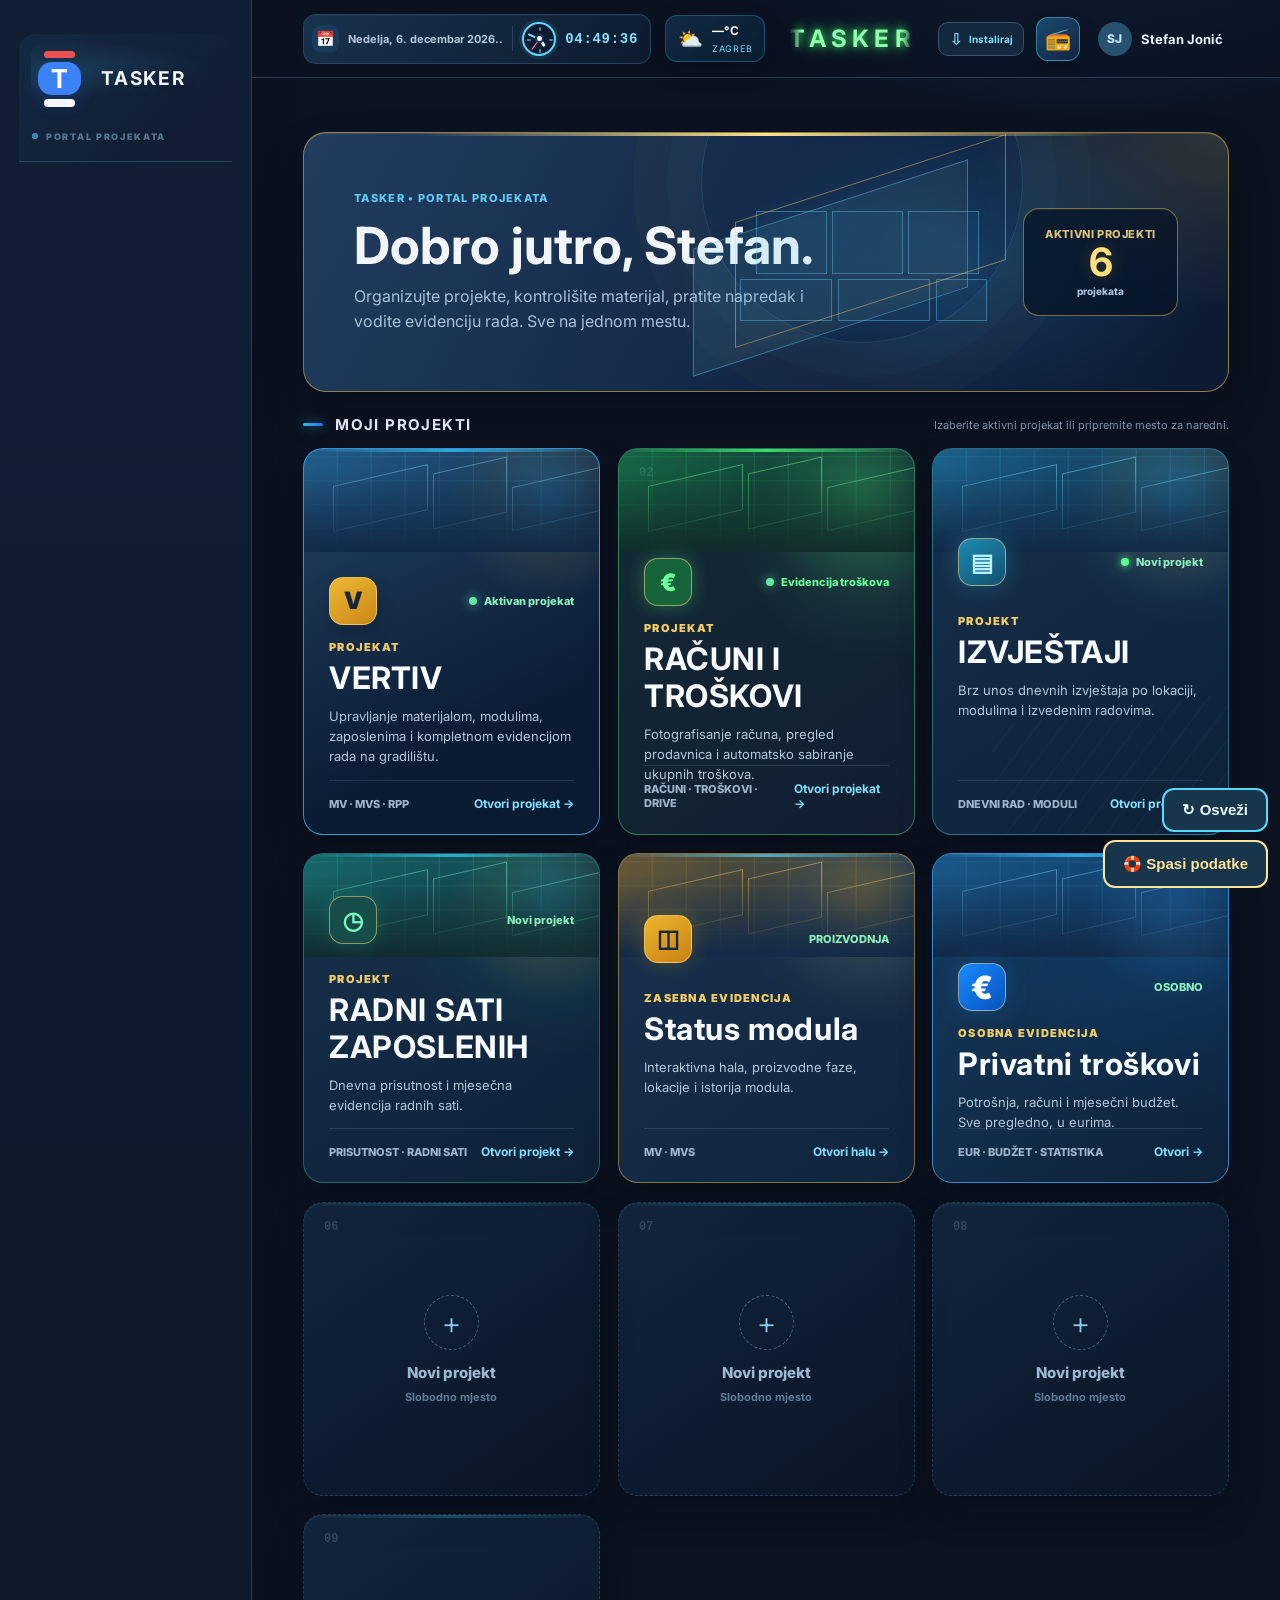
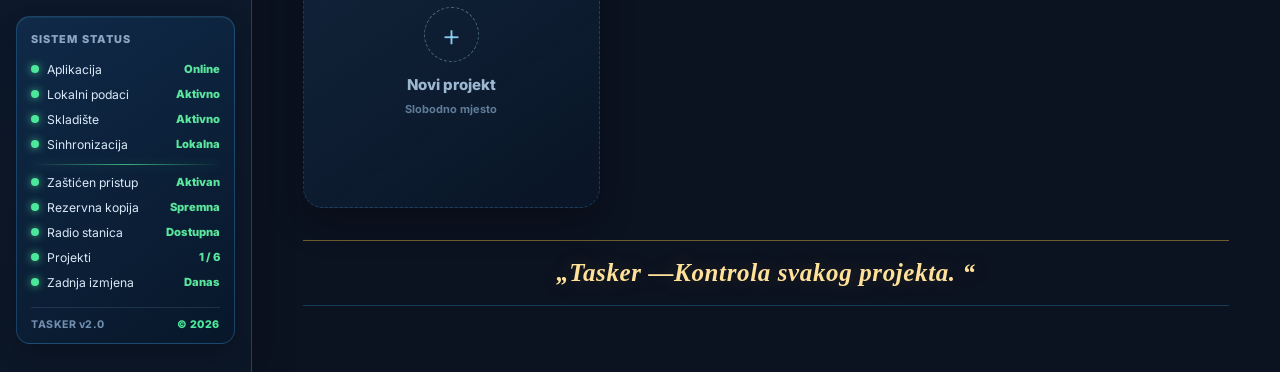
==== commit 1a378f54: "Add independent manual module dispatch ledger" ====
--- a/index.html
+++ b/index.html
@@ -77,7 +77,7 @@
     <script src="./private-expenses-v1080.js?build=1085"></script>
     <script type="module" src="./main-v51.js?build=1079"></script>
     <script>
-      if ('serviceWorker' in navigator) window.addEventListener('load', () => { navigator.serviceWorker.register('./sw.js?v=1122', { updateViaCache: 'none' }).then((registration) => registration.update()); navigator.serviceWorker.addEventListener('controllerchange', () => { if (!sessionStorage.getItem('tasker-v1122-reloaded')) { sessionStorage.setItem('tasker-v1122-reloaded', '1'); location.reload(); } }); });
+      if ('serviceWorker' in navigator) window.addEventListener('load', () => { navigator.serviceWorker.register('./sw.js?v=1123', { updateViaCache: 'none' }).then((registration) => registration.update()); navigator.serviceWorker.addEventListener('controllerchange', () => { if (!sessionStorage.getItem('tasker-v1123-reloaded')) { sessionStorage.setItem('tasker-v1123-reloaded', '1'); location.reload(); } }); });
       window.addEventListener('load', () => setTimeout(() => document.querySelector('#pwa-splash')?.classList.add('splash-hidden'), 850));
     </script>
   <script src="./module-vtr-v1098.js?build=1101"></script>
@@ -89,5 +89,6 @@
 <script src="./module-drawing-viewer-v1109.js"></script>
 <script src="./project-portal-v1110.js"></script>
 <script src="./tasker-transfer-v1117.js"></script>
+<script src="./module-dispatch-v1123.js"></script>
 </body>
 </html>
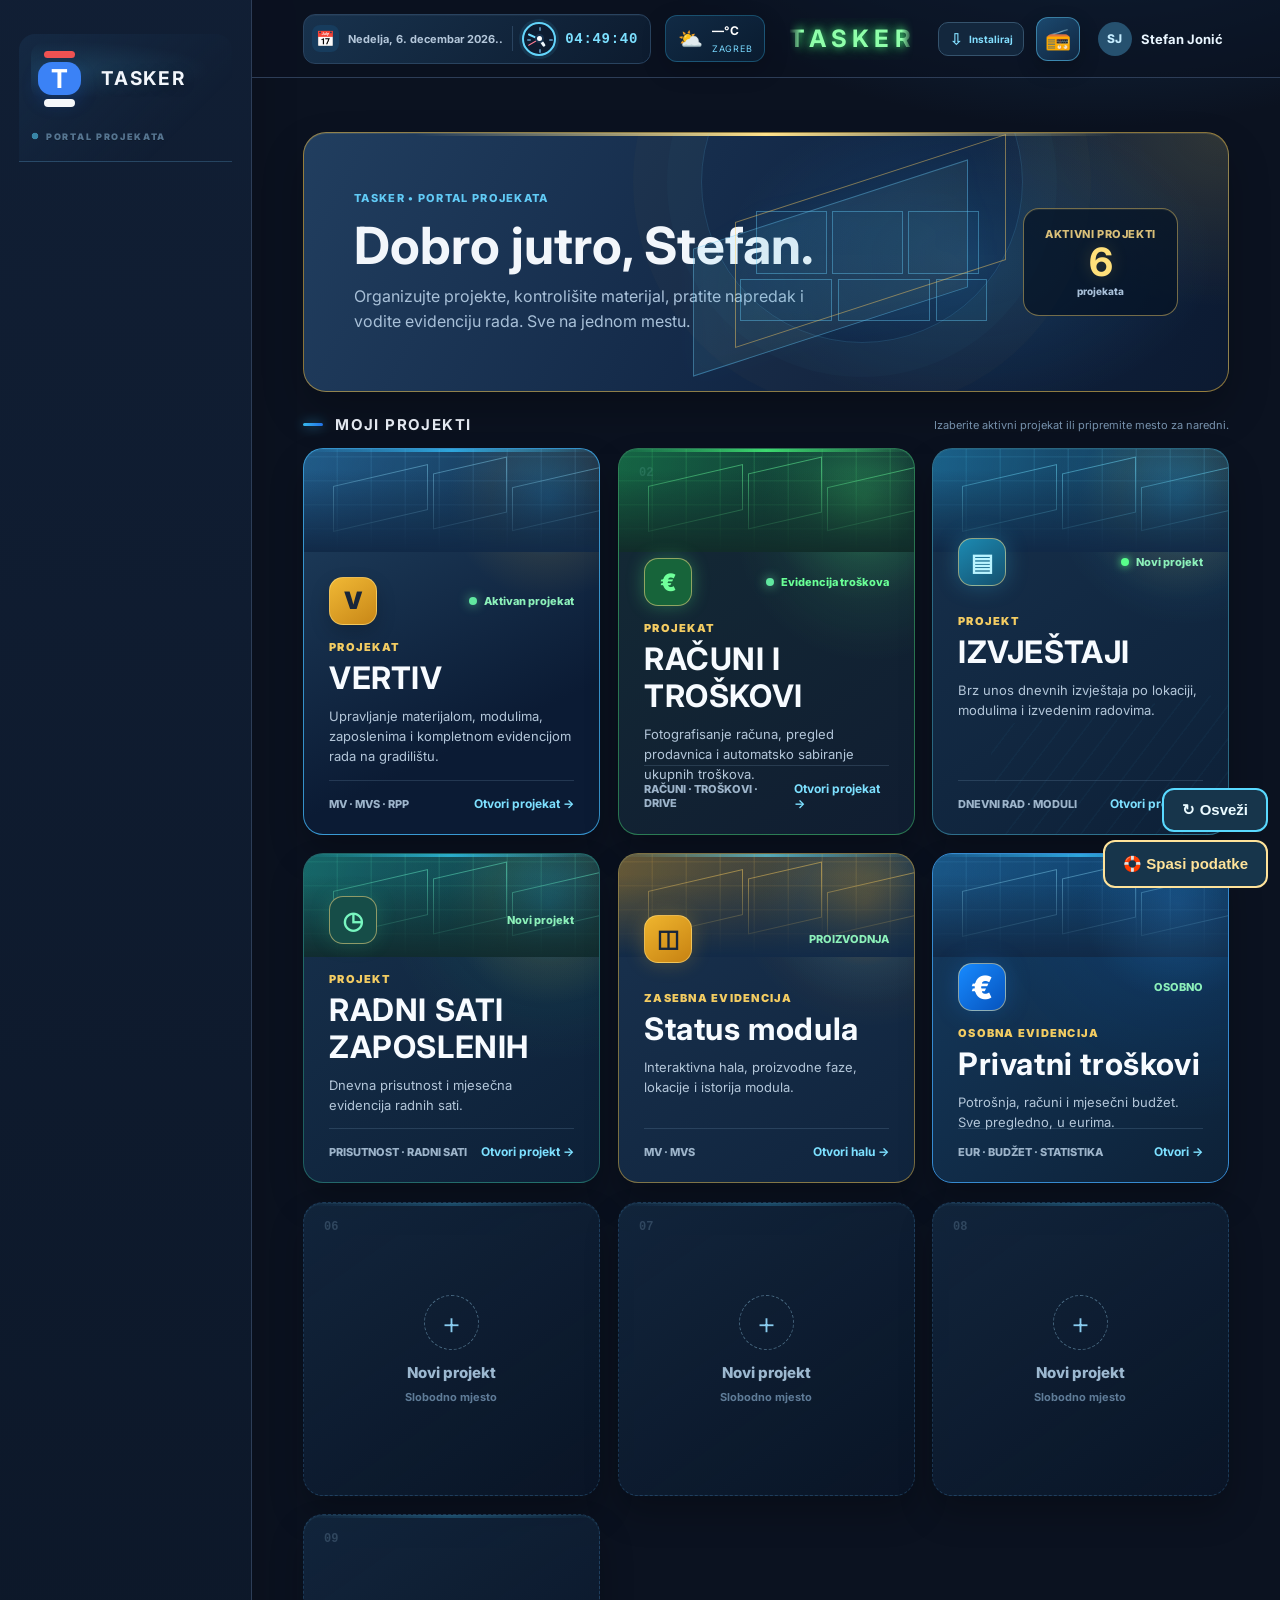
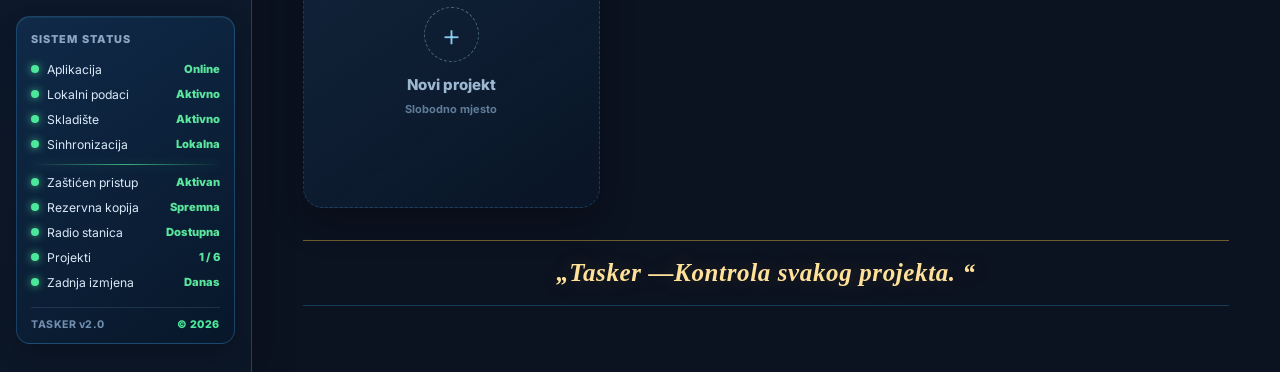
==== commit b4b2401d: "Include daily reports and VTR in portable device copies" ====
--- a/index.html
+++ b/index.html
@@ -77,7 +77,7 @@
     <script src="./private-expenses-v1080.js?build=1085"></script>
     <script type="module" src="./main-v51.js?build=1079"></script>
     <script>
-      if ('serviceWorker' in navigator) window.addEventListener('load', () => { navigator.serviceWorker.register('./sw.js?v=1123', { updateViaCache: 'none' }).then((registration) => registration.update()); navigator.serviceWorker.addEventListener('controllerchange', () => { if (!sessionStorage.getItem('tasker-v1123-reloaded')) { sessionStorage.setItem('tasker-v1123-reloaded', '1'); location.reload(); } }); });
+      if ('serviceWorker' in navigator) window.addEventListener('load', () => { navigator.serviceWorker.register('./sw.js?v=1124', { updateViaCache: 'none' }).then((registration) => registration.update()); navigator.serviceWorker.addEventListener('controllerchange', () => { if (!sessionStorage.getItem('tasker-v1124-reloaded')) { sessionStorage.setItem('tasker-v1124-reloaded', '1'); location.reload(); } }); });
       window.addEventListener('load', () => setTimeout(() => document.querySelector('#pwa-splash')?.classList.add('splash-hidden'), 850));
     </script>
   <script src="./module-vtr-v1098.js?build=1101"></script>
@@ -88,7 +88,7 @@
 <script src="./module-dupliko-style-v1107.js?build=1119"></script>
 <script src="./module-drawing-viewer-v1109.js"></script>
 <script src="./project-portal-v1110.js"></script>
-<script src="./tasker-transfer-v1117.js"></script>
+<script src="./tasker-transfer-v1117.js?build=1124"></script>
 <script src="./module-dispatch-v1123.js"></script>
 </body>
 </html>
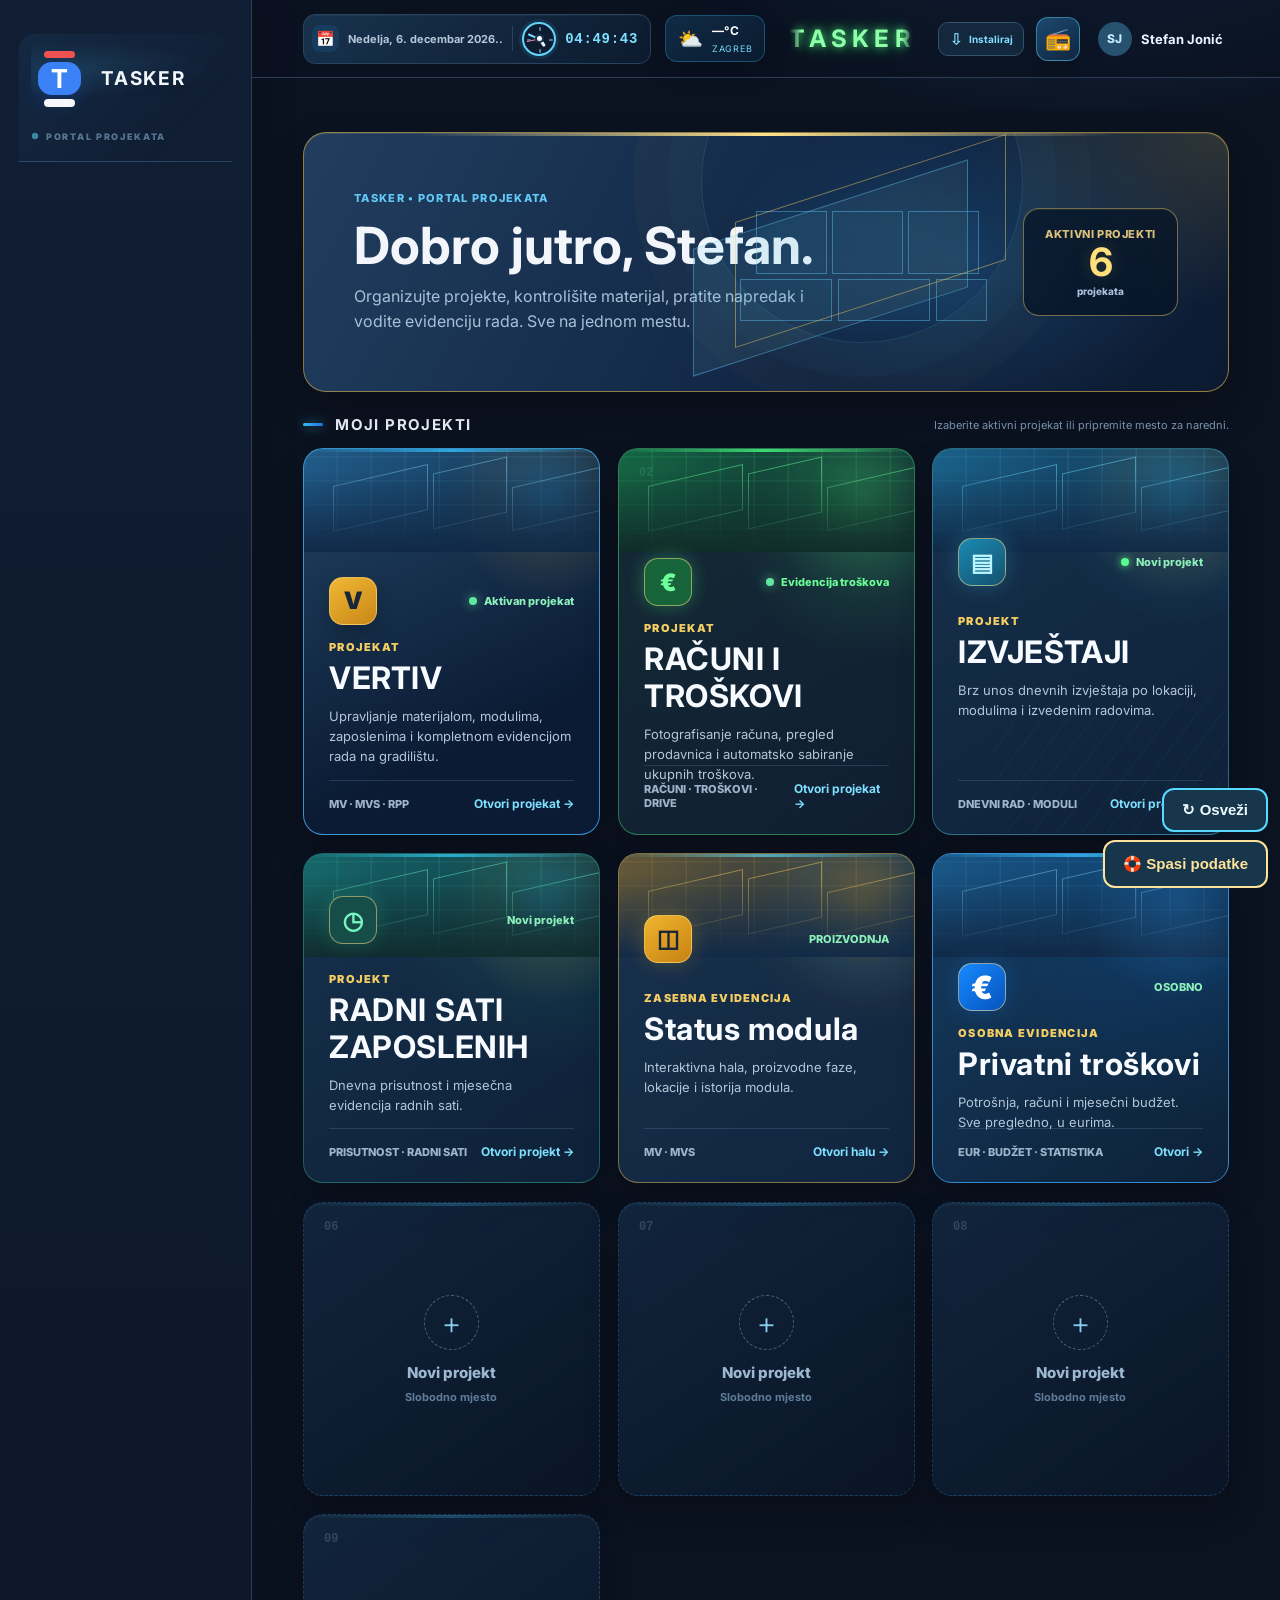
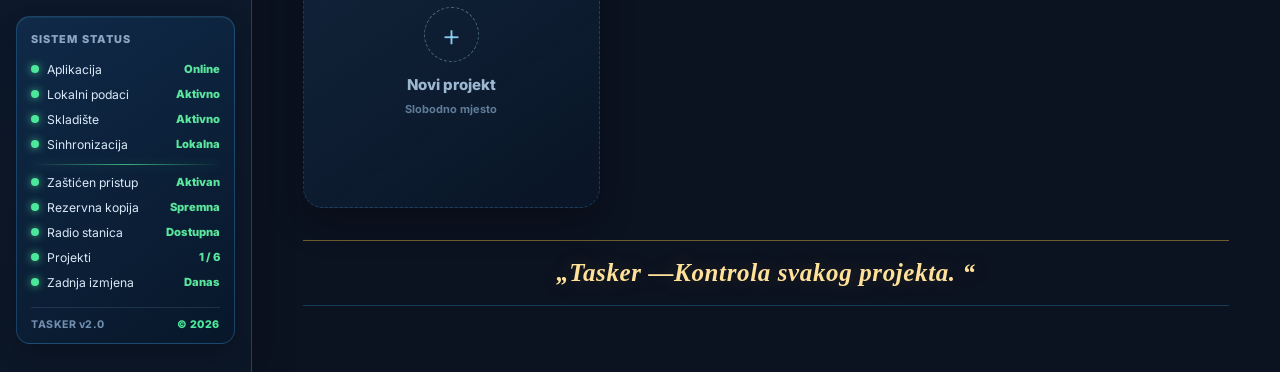
==== commit 6730f224: "Add dispatch remaining-work checklist and newest-first ordering" ====
--- a/index.html
+++ b/index.html
@@ -77,7 +77,7 @@
     <script src="./private-expenses-v1080.js?build=1085"></script>
     <script type="module" src="./main-v51.js?build=1079"></script>
     <script>
-      if ('serviceWorker' in navigator) window.addEventListener('load', () => { navigator.serviceWorker.register('./sw.js?v=1124', { updateViaCache: 'none' }).then((registration) => registration.update()); navigator.serviceWorker.addEventListener('controllerchange', () => { if (!sessionStorage.getItem('tasker-v1124-reloaded')) { sessionStorage.setItem('tasker-v1124-reloaded', '1'); location.reload(); } }); });
+      if ('serviceWorker' in navigator) window.addEventListener('load', () => { navigator.serviceWorker.register('./sw.js?v=1125', { updateViaCache: 'none' }).then((registration) => registration.update()); navigator.serviceWorker.addEventListener('controllerchange', () => { if (!sessionStorage.getItem('tasker-v1125-reloaded')) { sessionStorage.setItem('tasker-v1125-reloaded', '1'); location.reload(); } }); });
       window.addEventListener('load', () => setTimeout(() => document.querySelector('#pwa-splash')?.classList.add('splash-hidden'), 850));
     </script>
   <script src="./module-vtr-v1098.js?build=1101"></script>
@@ -89,6 +89,6 @@
 <script src="./module-drawing-viewer-v1109.js"></script>
 <script src="./project-portal-v1110.js"></script>
 <script src="./tasker-transfer-v1117.js?build=1124"></script>
-<script src="./module-dispatch-v1123.js"></script>
+<script src="./module-dispatch-v1123.js?build=1125"></script>
 </body>
 </html>
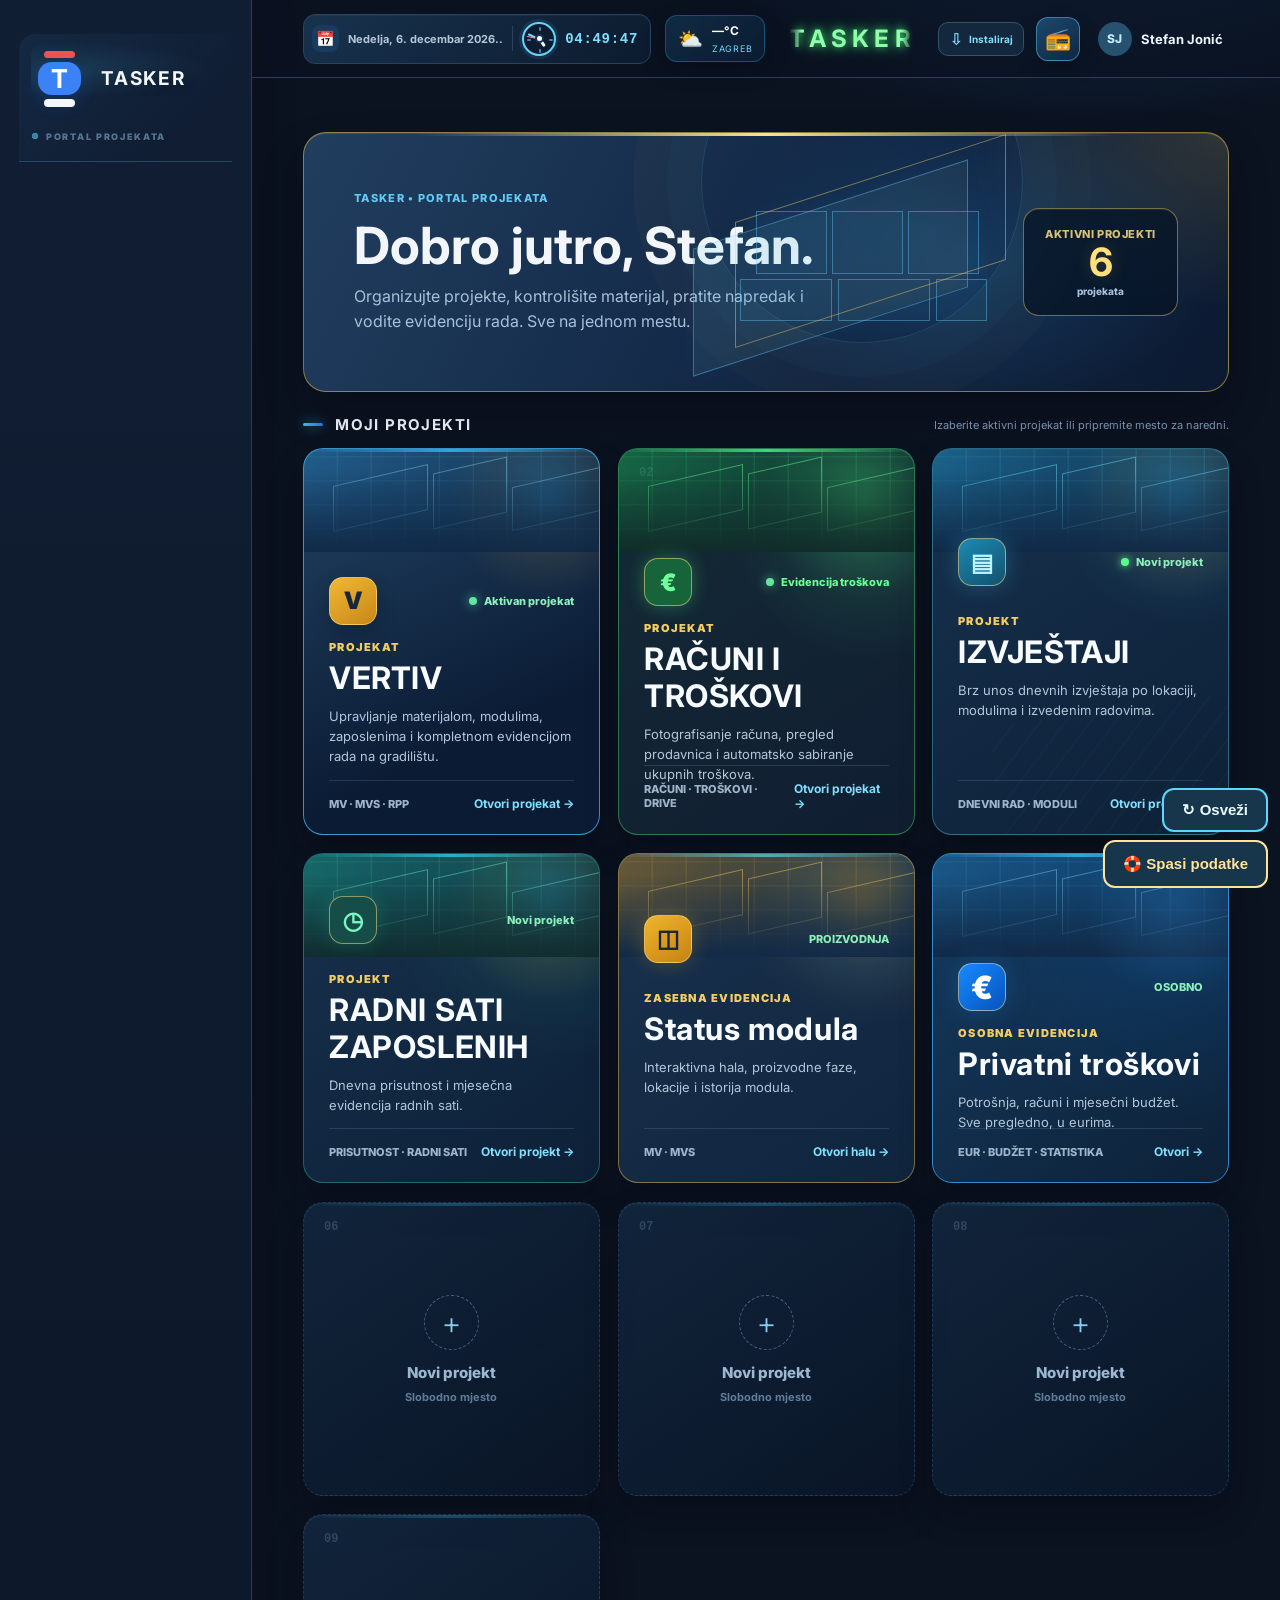
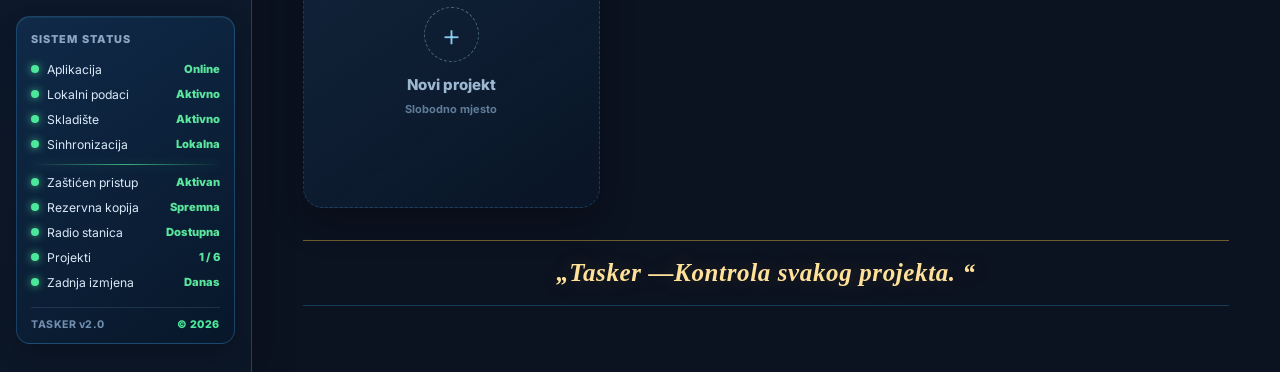
==== commit 4e805c0c: "Add editable departure order schedule with monthly colors and PDF" ====
--- a/index.html
+++ b/index.html
@@ -30,6 +30,7 @@
 <link rel="stylesheet" href="./module-dupliko-style-v1107.css?build=1119">
 <link rel="stylesheet" href="./module-drawing-viewer-v1109.css">
 <link rel="stylesheet" href="./module-detail-v1111.css">
+<link rel="stylesheet" href="./module-departure-order-v1126.css">
 </head>
   <body>
     <div id="pwa-splash" aria-hidden="true"><div class="pwa-splash-inner"><span class="pwa-splash-logo"><i></i><b>T</b><i></i></span><strong>TASKER</strong><small>SVE POD KONTROLOM</small></div></div>
@@ -77,7 +78,7 @@
     <script src="./private-expenses-v1080.js?build=1085"></script>
     <script type="module" src="./main-v51.js?build=1079"></script>
     <script>
-      if ('serviceWorker' in navigator) window.addEventListener('load', () => { navigator.serviceWorker.register('./sw.js?v=1125', { updateViaCache: 'none' }).then((registration) => registration.update()); navigator.serviceWorker.addEventListener('controllerchange', () => { if (!sessionStorage.getItem('tasker-v1125-reloaded')) { sessionStorage.setItem('tasker-v1125-reloaded', '1'); location.reload(); } }); });
+      if ('serviceWorker' in navigator) window.addEventListener('load', () => { navigator.serviceWorker.register('./sw.js?v=1126', { updateViaCache: 'none' }).then((registration) => registration.update()); navigator.serviceWorker.addEventListener('controllerchange', () => { if (!sessionStorage.getItem('tasker-v1126-reloaded')) { sessionStorage.setItem('tasker-v1126-reloaded', '1'); location.reload(); } }); });
       window.addEventListener('load', () => setTimeout(() => document.querySelector('#pwa-splash')?.classList.add('splash-hidden'), 850));
     </script>
   <script src="./module-vtr-v1098.js?build=1101"></script>
@@ -90,5 +91,6 @@
 <script src="./project-portal-v1110.js"></script>
 <script src="./tasker-transfer-v1117.js?build=1124"></script>
 <script src="./module-dispatch-v1123.js?build=1125"></script>
+<script src="./module-departure-order-v1126.js"></script>
 </body>
 </html>
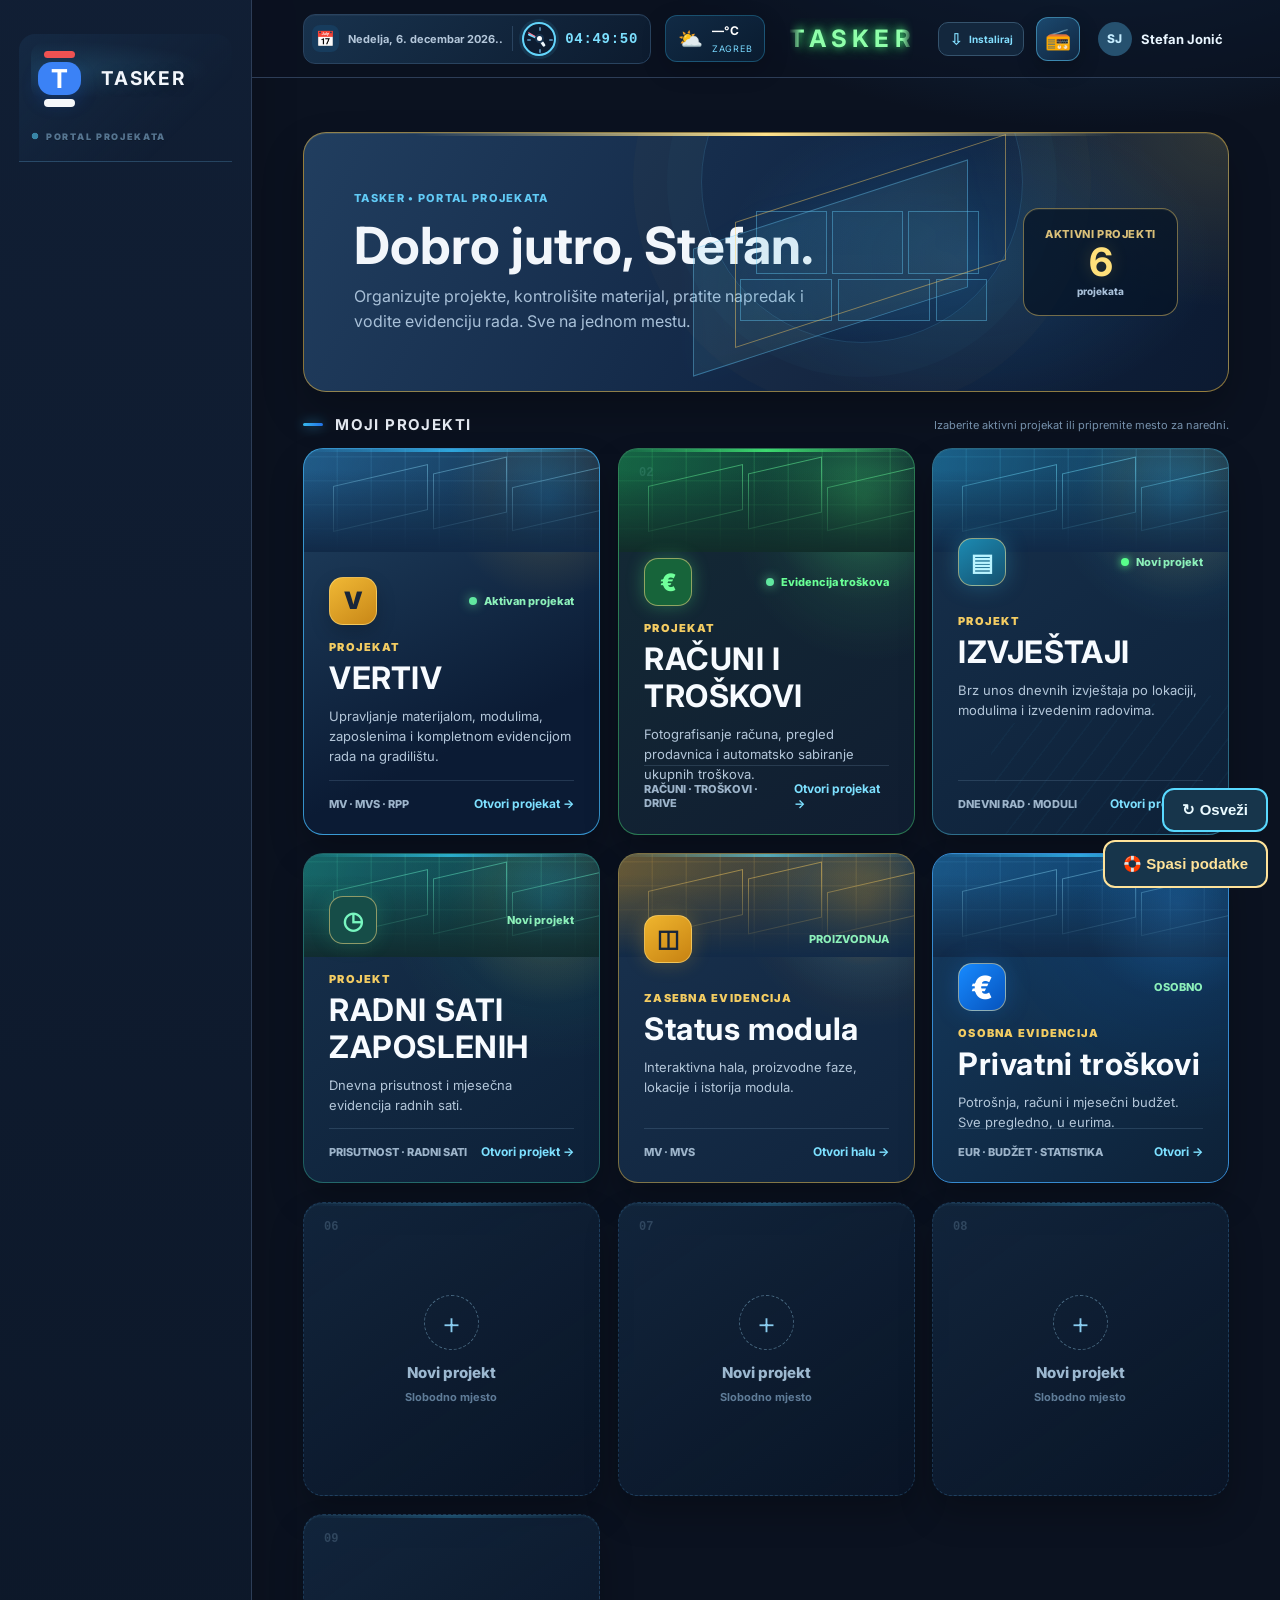
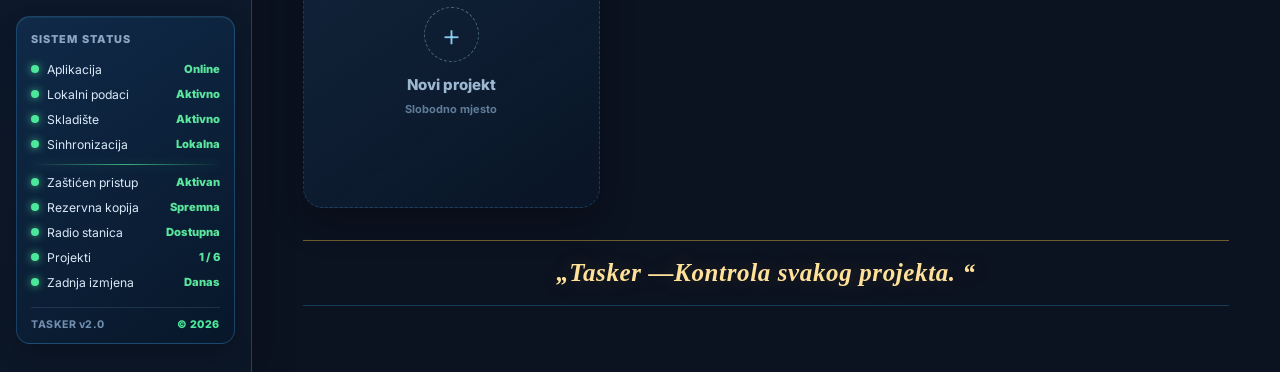
==== commit 5f4bf99f: "Separate schedule evidence month from planned departure date" ====
--- a/index.html
+++ b/index.html
@@ -30,7 +30,7 @@
 <link rel="stylesheet" href="./module-dupliko-style-v1107.css?build=1119">
 <link rel="stylesheet" href="./module-drawing-viewer-v1109.css">
 <link rel="stylesheet" href="./module-detail-v1111.css">
-<link rel="stylesheet" href="./module-departure-order-v1126.css">
+<link rel="stylesheet" href="./module-departure-order-v1126.css?build=1127">
 </head>
   <body>
     <div id="pwa-splash" aria-hidden="true"><div class="pwa-splash-inner"><span class="pwa-splash-logo"><i></i><b>T</b><i></i></span><strong>TASKER</strong><small>SVE POD KONTROLOM</small></div></div>
@@ -78,7 +78,7 @@
     <script src="./private-expenses-v1080.js?build=1085"></script>
     <script type="module" src="./main-v51.js?build=1079"></script>
     <script>
-      if ('serviceWorker' in navigator) window.addEventListener('load', () => { navigator.serviceWorker.register('./sw.js?v=1126', { updateViaCache: 'none' }).then((registration) => registration.update()); navigator.serviceWorker.addEventListener('controllerchange', () => { if (!sessionStorage.getItem('tasker-v1126-reloaded')) { sessionStorage.setItem('tasker-v1126-reloaded', '1'); location.reload(); } }); });
+      if ('serviceWorker' in navigator) window.addEventListener('load', () => { navigator.serviceWorker.register('./sw.js?v=1127', { updateViaCache: 'none' }).then((registration) => registration.update()); navigator.serviceWorker.addEventListener('controllerchange', () => { if (!sessionStorage.getItem('tasker-v1127-reloaded')) { sessionStorage.setItem('tasker-v1127-reloaded', '1'); location.reload(); } }); });
       window.addEventListener('load', () => setTimeout(() => document.querySelector('#pwa-splash')?.classList.add('splash-hidden'), 850));
     </script>
   <script src="./module-vtr-v1098.js?build=1101"></script>
@@ -91,6 +91,6 @@
 <script src="./project-portal-v1110.js"></script>
 <script src="./tasker-transfer-v1117.js?build=1124"></script>
 <script src="./module-dispatch-v1123.js?build=1125"></script>
-<script src="./module-departure-order-v1126.js"></script>
+<script src="./module-departure-order-v1126.js?build=1127"></script>
 </body>
 </html>
--- a/module-departure-order-v1126.css
+++ b/module-departure-order-v1126.css
@@ -0,0 +1,6 @@
+#module-status .ms-button[data-action-skin="departure"]{--rim:#70e4ff;--rgb:75,195,240}
+#do-dialog td .do-plan-badge{display:table;white-space:normal;max-width:180px;padding:5px 8px;border:1px solid #997423;border-radius:7px;background:#ffe09b;color:#513705;font-size:12px;font-weight:bold;line-height:1.35}
+#do-dialog{box-sizing:border-box;width:min(1420px,97vw);max-height:94dvh;padding:26px;background:#102b3c;color:#edf7ff;border:1px solid #d2af58;border-radius:22px;font:16px Arial,sans-serif;overflow:auto}
+#do-dialog *{box-sizing:border-box}#do-dialog::backdrop{background:#020b18dc}#do-dialog header{display:flex;align-items:center;justify-content:space-between;gap:20px;border-bottom:1px solid #426075;padding-bottom:12px}#do-dialog h2{font-size:28px;margin:10px 0;color:#ffe09b}#do-dialog header small{letter-spacing:2px;color:#69dbff}#do-dialog header p{margin:0;color:#7ff1ca;letter-spacing:2px}#do-dialog button{border:1px solid #6e9cb6;background:#193e55;color:#f4fbff;border-radius:9px;padding:10px 13px;min-height:44px;cursor:pointer;font:inherit}#do-dialog button:hover{background:#245575}#do-dialog button:disabled{opacity:.4;cursor:default}#do-dialog :focus-visible{outline:3px solid #5ce4ff;outline-offset:2px}#do-dialog .do-primary{background:#087e63;border-color:#5de4b4;font-weight:bold}#do-dialog .do-toolbar{display:flex;flex-wrap:wrap;gap:10px;margin:16px 0}#do-dialog .do-info,#do-shown{color:#b7d1df;font-size:14px;line-height:1.5}#do-message{color:#85f6c6;min-height:24px;margin:12px 0;line-height:1.5}#do-dialog .do-counts{display:flex;flex-wrap:wrap;gap:8px;margin:16px 0}#do-dialog .do-counts>*{padding:10px 14px;background:#183e53;border-radius:8px;border:1px solid #426075;font-size:14px}#do-dialog .do-counts>strong{background:#234f55;color:#8affd3}#do-dialog .do-filters{display:grid;grid-template-columns:1.2fr repeat(4,1fr) auto;gap:10px;align-items:end;background:#0c2233;padding:16px;border-radius:14px}#do-dialog label{display:grid;gap:7px;font-size:14px;font-weight:bold}#do-dialog input,#do-dialog select,#do-dialog textarea{width:100%;min-width:0;min-height:44px;padding:10px;border:1px solid #648999;background:#102e43;color:#fff;border-radius:8px;font:16px Arial}#do-dialog input[type=color]{padding:4px}#do-dialog .do-table-wrap{overflow-x:auto;border-radius:12px;border:1px solid #506d80}#do-dialog table{width:100%;border-collapse:collapse;min-width:800px}#do-dialog thead{background:#173b56;color:#fff}#do-dialog th{text-align:left;padding:15px 12px;font-size:14px}#do-dialog td{padding:14px 12px;border-bottom:5px solid #102b3c;background:var(--row-color);color:var(--row-ink);vertical-align:top}#do-dialog td:first-child{width:90px;border-left:5px solid var(--row-color);white-space:nowrap}#do-dialog td:nth-child(2){min-width:145px}#do-dialog td:nth-child(3){white-space:nowrap}#do-dialog td:nth-child(4){width:30%}#do-dialog td:last-child{width:250px}#do-dialog td small{display:block;margin-top:7px;font-size:13px;line-height:1.4}#do-dialog .do-note{white-space:pre-wrap;overflow-wrap:anywhere;max-height:130px;overflow:auto}#do-dialog td strong{font-size:19px}#do-dialog .do-month th{background:#102b3c;color:#c9dfec;border-top:1px solid #648392;font-size:14px;padding:14px 12px 10px}#do-dialog .do-row-actions{display:flex;flex-wrap:wrap;gap:5px}#do-dialog .do-row-actions button{font-size:13px;padding:8px 10px}#do-dialog .do-grip{touch-action:none;cursor:grab;min-width:36px;padding:6px;margin-right:6px;font-size:22px}#do-dialog .do-drop{outline:4px solid #fff;outline-offset:-4px}#do-form,#do-colors{background:#17394c;border:1px solid #c6a04a;border-radius:14px;padding:20px;margin:18px 0;scroll-margin-top:15px}#do-dialog .do-fields{display:grid;grid-template-columns:repeat(4,minmax(0,1fr));gap:14px;margin-bottom:16px}#do-form textarea{resize:vertical;line-height:1.5}#do-form p,#do-colors p{font-size:14px;color:#b9d1dc}
+@media(max-width:950px){#do-dialog .do-filters{grid-template-columns:repeat(3,minmax(0,1fr))}#do-dialog .do-fields{grid-template-columns:repeat(2,minmax(0,1fr))}}
+@media(max-width:600px){#do-dialog{padding:14px;width:98vw;max-height:96dvh}#do-dialog h2{font-size:21px}#do-dialog header{align-items:flex-start;gap:8px}#do-dialog header small{font-size:10px}#do-dialog header p{font-size:13px}#do-dialog .do-filters{grid-template-columns:repeat(2,minmax(0,1fr));padding:10px}#do-dialog .do-fields{grid-template-columns:1fr}#do-dialog table{min-width:0;display:block}#do-dialog thead{display:none}#do-dialog tbody{display:block}#do-dialog tr[data-row]{display:grid;grid-template-columns:80px minmax(0,1fr);background:var(--row-color);border-radius:10px;margin:10px 0;padding:8px}#do-dialog td{display:block;border:0!important;padding:8px!important;width:auto!important;min-width:0!important}#do-dialog td:first-child{grid-row:1/3}#do-dialog td:nth-child(3){grid-column:2;font-size:14px}#do-dialog td:nth-child(4),#do-dialog td:last-child{grid-column:1/-1}#do-dialog .do-month{display:block}#do-dialog .do-month th{display:block}#do-dialog .do-table-wrap{border:0;overflow:visible}#do-form,#do-colors{padding:14px}}
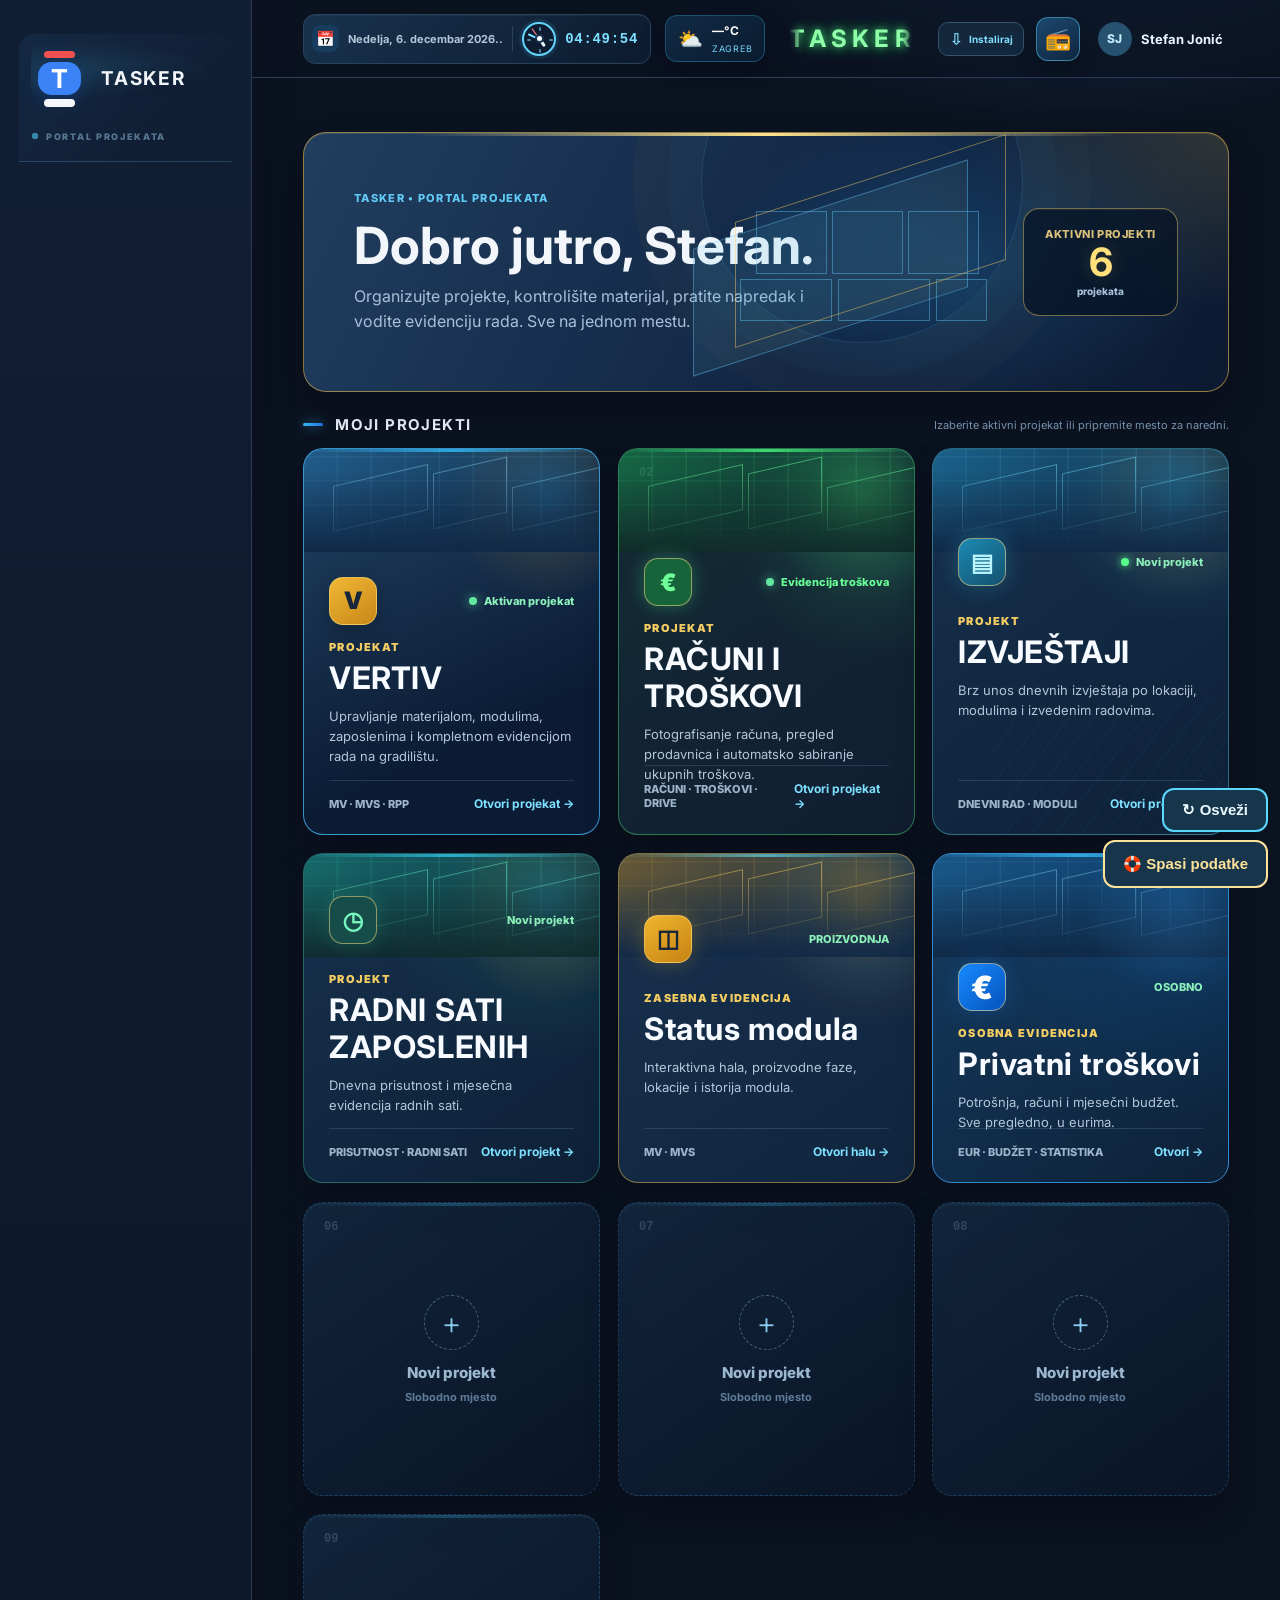
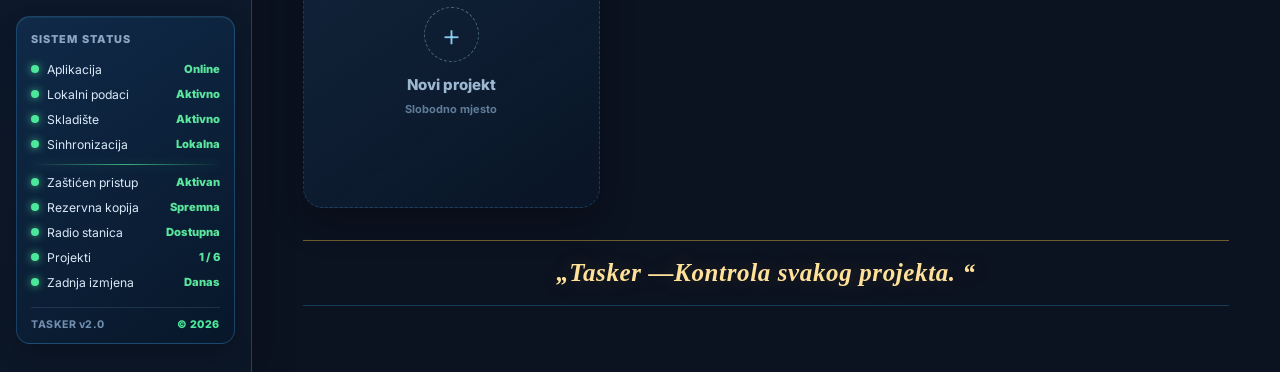
==== commit 591d6d20: "Add per-module remaining work checklists to departure schedule" ====
--- a/index.html
+++ b/index.html
@@ -31,6 +31,7 @@
 <link rel="stylesheet" href="./module-drawing-viewer-v1109.css">
 <link rel="stylesheet" href="./module-detail-v1111.css">
 <link rel="stylesheet" href="./module-departure-order-v1126.css?build=1127">
+<link rel="stylesheet" href="./module-departure-work-v1128.css">
 </head>
   <body>
     <div id="pwa-splash" aria-hidden="true"><div class="pwa-splash-inner"><span class="pwa-splash-logo"><i></i><b>T</b><i></i></span><strong>TASKER</strong><small>SVE POD KONTROLOM</small></div></div>
@@ -78,7 +79,7 @@
     <script src="./private-expenses-v1080.js?build=1085"></script>
     <script type="module" src="./main-v51.js?build=1079"></script>
     <script>
-      if ('serviceWorker' in navigator) window.addEventListener('load', () => { navigator.serviceWorker.register('./sw.js?v=1127', { updateViaCache: 'none' }).then((registration) => registration.update()); navigator.serviceWorker.addEventListener('controllerchange', () => { if (!sessionStorage.getItem('tasker-v1127-reloaded')) { sessionStorage.setItem('tasker-v1127-reloaded', '1'); location.reload(); } }); });
+      if ('serviceWorker' in navigator) window.addEventListener('load', () => { navigator.serviceWorker.register('./sw.js?v=1128', { updateViaCache: 'none' }).then((registration) => registration.update()); navigator.serviceWorker.addEventListener('controllerchange', () => { if (!sessionStorage.getItem('tasker-v1128-reloaded')) { sessionStorage.setItem('tasker-v1128-reloaded', '1'); location.reload(); } }); });
       window.addEventListener('load', () => setTimeout(() => document.querySelector('#pwa-splash')?.classList.add('splash-hidden'), 850));
     </script>
   <script src="./module-vtr-v1098.js?build=1101"></script>
@@ -91,6 +92,7 @@
 <script src="./project-portal-v1110.js"></script>
 <script src="./tasker-transfer-v1117.js?build=1124"></script>
 <script src="./module-dispatch-v1123.js?build=1125"></script>
-<script src="./module-departure-order-v1126.js?build=1127"></script>
+<script src="./module-departure-order-v1126.js?build=1128"></script>
+<script src="./module-departure-work-v1128.js"></script>
 </body>
 </html>
--- a/module-departure-work-v1128.css
+++ b/module-departure-work-v1128.css
@@ -0,0 +1,3 @@
+#do-dialog .do-work-open{flex-basis:100%;text-align:left;border-color:#e3be68;background:#193e55;font-weight:bold}#do-dialog .do-work-complete{background:#146143;border-color:#70e6ae;color:#d9ffed}
+#dw-dialog{box-sizing:border-box;width:min(980px,96vw);max-height:94dvh;overflow:auto;border:1px solid #d3ac52;border-radius:20px;padding:24px;background:#102b3c;color:#ecf7ff;font:16px Arial,sans-serif}#dw-dialog *{box-sizing:border-box}#dw-dialog::backdrop{background:#020b19c9}#dw-dialog header{display:flex;align-items:flex-start;justify-content:space-between;gap:16px;border-bottom:1px solid #527184;padding-bottom:16px}#dw-dialog h2{margin:10px 0;color:#ffe09b;font-size:25px;line-height:1.35}#dw-dialog header small{color:#67dfff;letter-spacing:1px;font-size:11px}#dw-dialog button{min-height:44px;padding:10px 13px;border-radius:9px;border:1px solid #789cae;background:#193e55;color:#f5fbff;cursor:pointer;font:inherit}#dw-dialog button:disabled{opacity:.4;cursor:default}#dw-dialog button:hover:not(:disabled){background:#285d77}#dw-dialog :focus-visible{outline:3px solid #53e8ff;outline-offset:2px}#dw-dialog .dw-info,#dw-preview-count{color:#b6cddb;font-size:14px;line-height:1.5}#dw-dialog .dw-summary{background:#0b2233;border:1px solid #436579;border-radius:12px;padding:16px;margin:18px 0}#dw-dialog .dw-summary>div{display:flex;flex-wrap:wrap;gap:10px;margin-bottom:12px}#dw-dialog .dw-summary span{background:#22495c;padding:9px 12px;border-radius:8px}#dw-dialog progress{display:block;width:100%;height:17px;margin-top:12px;accent-color:#4ce1a4}#dw-dialog .dw-all-done{color:#85ffc1;font-weight:bold;margin-bottom:0}#dw-message{min-height:24px;color:#a8f4d3;line-height:1.5}#dw-dialog .dw-entry{padding:18px;border:1px solid #507285;border-radius:12px;background:#133345}#dw-dialog textarea{display:block;width:100%;resize:vertical;min-height:90px;padding:12px;border:1px solid #b59a56;border-radius:8px;background:#092333;color:#fff;font:16px Arial;line-height:1.5;margin-top:9px}#dw-dialog #dw-input{min-height:145px}#dw-dialog #dw-preview{max-height:250px;overflow:auto}#dw-dialog .dw-preview-line{display:flex;align-items:center;gap:12px;margin:5px 0;padding:7px;background:#1b4154;border-radius:7px}#dw-dialog .dw-preview-line span{white-space:pre-wrap;overflow-wrap:anywhere;tab-size:4;min-width:0}#dw-dialog input[type=checkbox]{appearance:auto;accent-color:#26cd8a;width:25px;height:25px;flex-shrink:0;cursor:pointer}#dw-dialog .dw-blank{color:#91aab8}#dw-dialog .dw-toolbar,#dw-dialog .dw-task-actions{display:flex;flex-wrap:wrap;gap:8px;margin-top:12px}#dw-dialog .dw-primary{background:#087e63;border-color:#5ee4b5;font-weight:bold}#dw-dialog .dw-demo{margin-top:12px;color:#bcd7e5;font-size:14px}#dw-dialog .dw-demo p{white-space:pre-wrap;line-height:1.6}#dw-dialog summary{cursor:pointer;padding:8px 0}#dw-dialog .dw-task{border:1px solid #62849a;border-left:4px solid #edb959;border-radius:12px;padding:14px;margin-top:12px;background:#17394c}#dw-dialog .dw-task-main{display:flex;gap:12px;align-items:flex-start}#dw-dialog .dw-check{display:flex;align-items:center;justify-content:center;min-width:44px;min-height:44px;cursor:pointer}#dw-dialog .dw-text{min-width:0;flex:1;padding-top:8px}#dw-dialog .dw-text>span{white-space:pre-wrap;overflow-wrap:anywhere;tab-size:4;line-height:1.6}#dw-dialog .dw-text small{display:block;color:#a8bfcc;font-size:12px;margin-top:9px;line-height:1.5}#dw-dialog .dw-done{background:#164a3c;border-color:#66c996}#dw-dialog .dw-done .dw-text>span{text-decoration:line-through;color:#b2c9bc}#dw-dialog .dw-grip{touch-action:none;cursor:grab;font-size:21px}#dw-dialog .dw-drop{outline:3px solid #72e4ff;outline-offset:-3px}#dw-dialog #dw-edit-form{padding:14px;background:#0e293c;border-radius:10px;margin-top:12px}#dw-dialog .dw-empty{color:#bdd4e2;padding:18px;text-align:center}
+@media(max-width:600px){#dw-dialog{width:98vw;padding:14px;max-height:96dvh}#dw-dialog h2{font-size:20px}#dw-dialog header{gap:8px}#dw-dialog header>button{font-size:14px;padding:9px}#dw-dialog .dw-entry{padding:12px}#dw-dialog .dw-task{padding:10px}#dw-dialog .dw-task-main{gap:8px}#dw-dialog .dw-summary{padding:12px}#dw-dialog .dw-summary>div{gap:6px}#dw-dialog .dw-summary span{font-size:14px;padding:8px}#dw-dialog .dw-text{font-size:16px}}
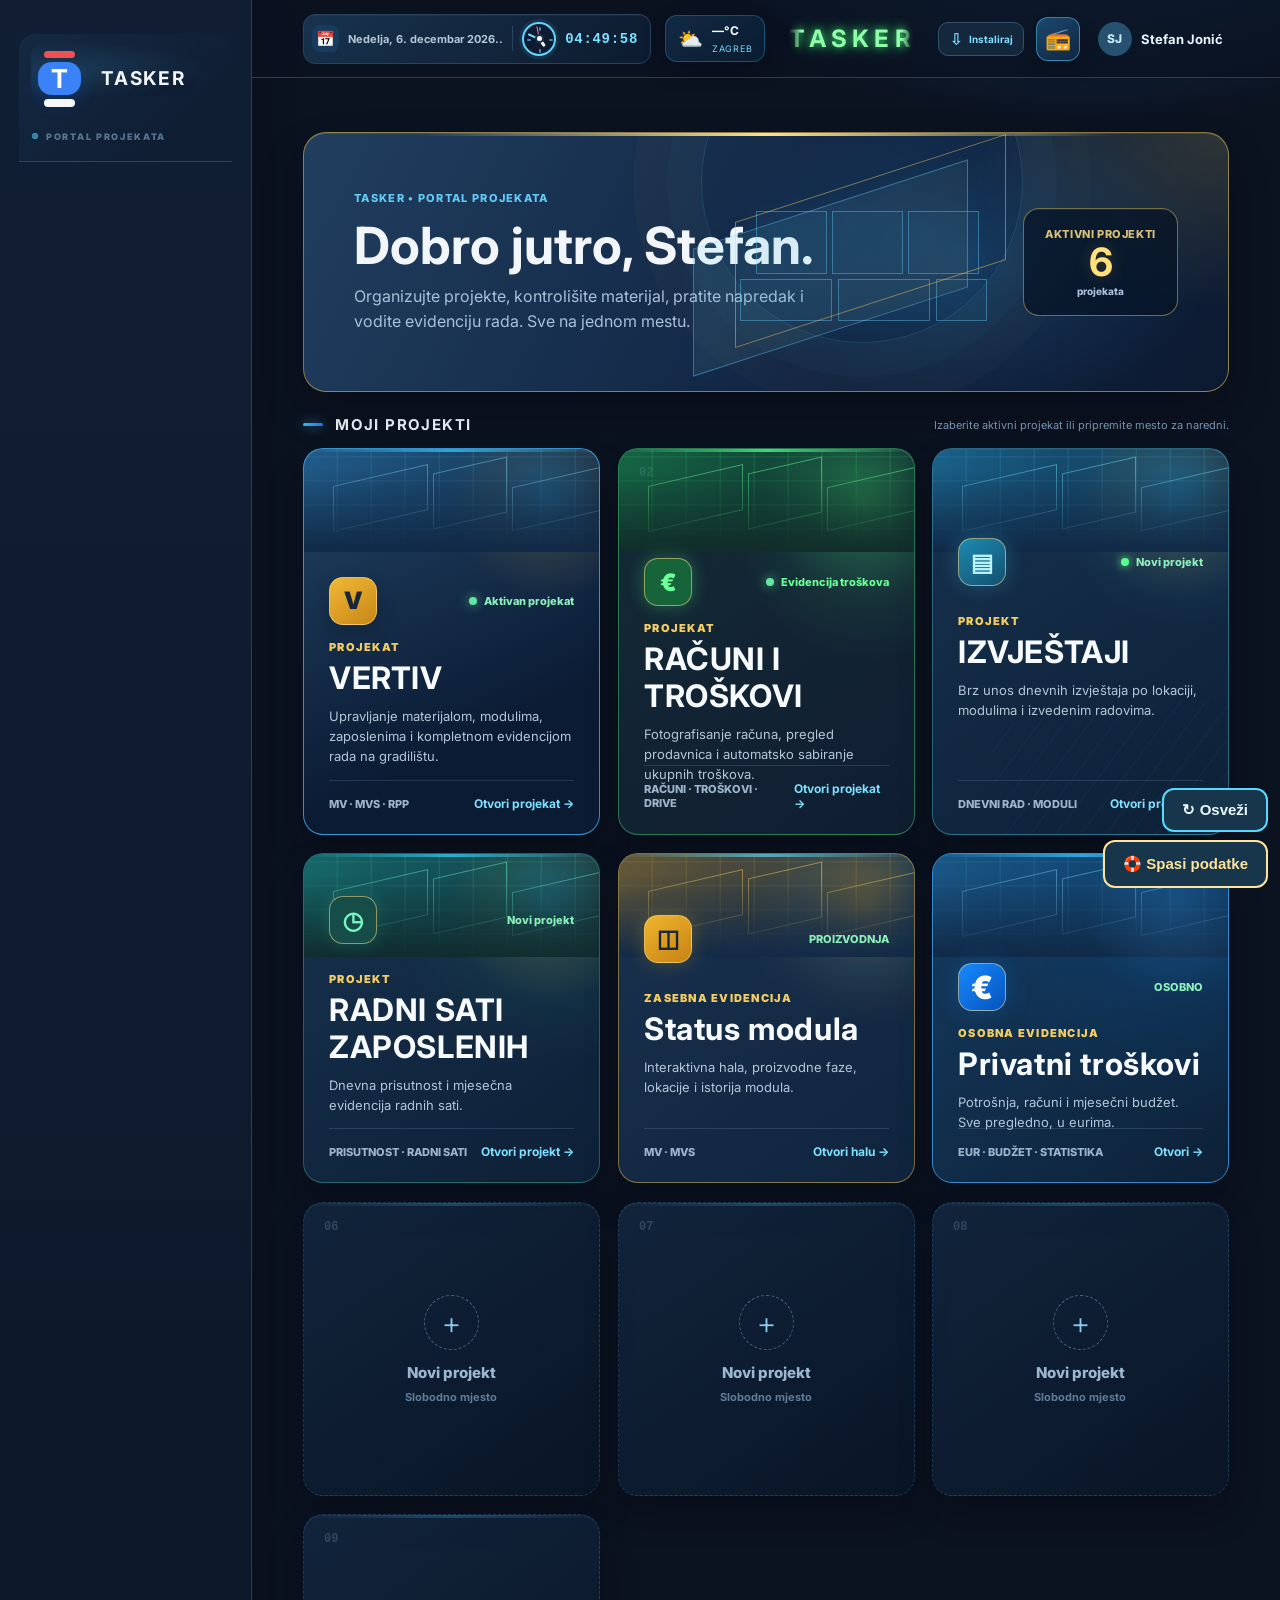
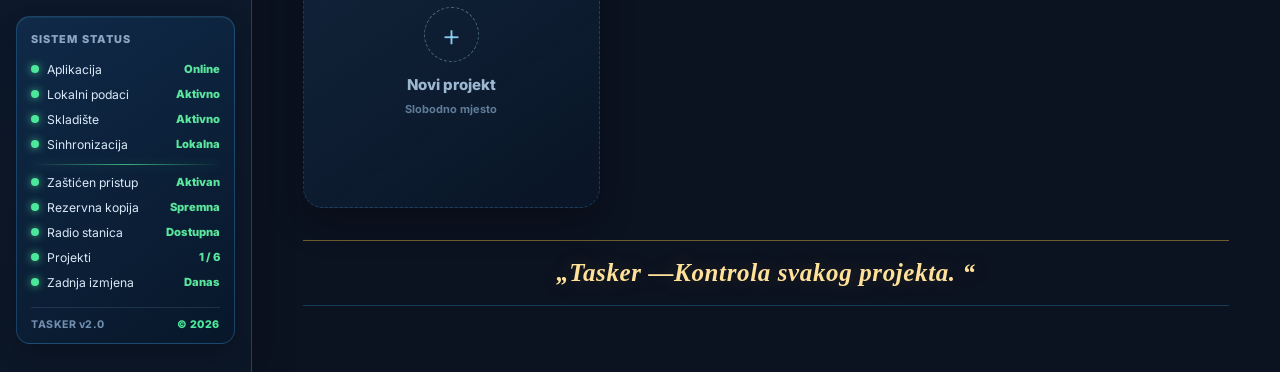
==== commit b0788d0d: "Polish departure schedule badges and compact action buttons" ====
--- a/index.html
+++ b/index.html
@@ -30,7 +30,7 @@
 <link rel="stylesheet" href="./module-dupliko-style-v1107.css?build=1119">
 <link rel="stylesheet" href="./module-drawing-viewer-v1109.css">
 <link rel="stylesheet" href="./module-detail-v1111.css">
-<link rel="stylesheet" href="./module-departure-order-v1126.css?build=1127">
+<link rel="stylesheet" href="./module-departure-order-v1126.css?build=1129">
 <link rel="stylesheet" href="./module-departure-work-v1128.css">
 </head>
   <body>
@@ -79,7 +79,7 @@
     <script src="./private-expenses-v1080.js?build=1085"></script>
     <script type="module" src="./main-v51.js?build=1079"></script>
     <script>
-      if ('serviceWorker' in navigator) window.addEventListener('load', () => { navigator.serviceWorker.register('./sw.js?v=1128', { updateViaCache: 'none' }).then((registration) => registration.update()); navigator.serviceWorker.addEventListener('controllerchange', () => { if (!sessionStorage.getItem('tasker-v1128-reloaded')) { sessionStorage.setItem('tasker-v1128-reloaded', '1'); location.reload(); } }); });
+      if ('serviceWorker' in navigator) window.addEventListener('load', () => { navigator.serviceWorker.register('./sw.js?v=1129', { updateViaCache: 'none' }).then((registration) => registration.update()); navigator.serviceWorker.addEventListener('controllerchange', () => { if (!sessionStorage.getItem('tasker-v1129-reloaded')) { sessionStorage.setItem('tasker-v1129-reloaded', '1'); location.reload(); } }); });
       window.addEventListener('load', () => setTimeout(() => document.querySelector('#pwa-splash')?.classList.add('splash-hidden'), 850));
     </script>
   <script src="./module-vtr-v1098.js?build=1101"></script>
--- a/module-departure-order-v1126.css
+++ b/module-departure-order-v1126.css
@@ -4,3 +4,27 @@
 #do-dialog *{box-sizing:border-box}#do-dialog::backdrop{background:#020b18dc}#do-dialog header{display:flex;align-items:center;justify-content:space-between;gap:20px;border-bottom:1px solid #426075;padding-bottom:12px}#do-dialog h2{font-size:28px;margin:10px 0;color:#ffe09b}#do-dialog header small{letter-spacing:2px;color:#69dbff}#do-dialog header p{margin:0;color:#7ff1ca;letter-spacing:2px}#do-dialog button{border:1px solid #6e9cb6;background:#193e55;color:#f4fbff;border-radius:9px;padding:10px 13px;min-height:44px;cursor:pointer;font:inherit}#do-dialog button:hover{background:#245575}#do-dialog button:disabled{opacity:.4;cursor:default}#do-dialog :focus-visible{outline:3px solid #5ce4ff;outline-offset:2px}#do-dialog .do-primary{background:#087e63;border-color:#5de4b4;font-weight:bold}#do-dialog .do-toolbar{display:flex;flex-wrap:wrap;gap:10px;margin:16px 0}#do-dialog .do-info,#do-shown{color:#b7d1df;font-size:14px;line-height:1.5}#do-message{color:#85f6c6;min-height:24px;margin:12px 0;line-height:1.5}#do-dialog .do-counts{display:flex;flex-wrap:wrap;gap:8px;margin:16px 0}#do-dialog .do-counts>*{padding:10px 14px;background:#183e53;border-radius:8px;border:1px solid #426075;font-size:14px}#do-dialog .do-counts>strong{background:#234f55;color:#8affd3}#do-dialog .do-filters{display:grid;grid-template-columns:1.2fr repeat(4,1fr) auto;gap:10px;align-items:end;background:#0c2233;padding:16px;border-radius:14px}#do-dialog label{display:grid;gap:7px;font-size:14px;font-weight:bold}#do-dialog input,#do-dialog select,#do-dialog textarea{width:100%;min-width:0;min-height:44px;padding:10px;border:1px solid #648999;background:#102e43;color:#fff;border-radius:8px;font:16px Arial}#do-dialog input[type=color]{padding:4px}#do-dialog .do-table-wrap{overflow-x:auto;border-radius:12px;border:1px solid #506d80}#do-dialog table{width:100%;border-collapse:collapse;min-width:800px}#do-dialog thead{background:#173b56;color:#fff}#do-dialog th{text-align:left;padding:15px 12px;font-size:14px}#do-dialog td{padding:14px 12px;border-bottom:5px solid #102b3c;background:var(--row-color);color:var(--row-ink);vertical-align:top}#do-dialog td:first-child{width:90px;border-left:5px solid var(--row-color);white-space:nowrap}#do-dialog td:nth-child(2){min-width:145px}#do-dialog td:nth-child(3){white-space:nowrap}#do-dialog td:nth-child(4){width:30%}#do-dialog td:last-child{width:250px}#do-dialog td small{display:block;margin-top:7px;font-size:13px;line-height:1.4}#do-dialog .do-note{white-space:pre-wrap;overflow-wrap:anywhere;max-height:130px;overflow:auto}#do-dialog td strong{font-size:19px}#do-dialog .do-month th{background:#102b3c;color:#c9dfec;border-top:1px solid #648392;font-size:14px;padding:14px 12px 10px}#do-dialog .do-row-actions{display:flex;flex-wrap:wrap;gap:5px}#do-dialog .do-row-actions button{font-size:13px;padding:8px 10px}#do-dialog .do-grip{touch-action:none;cursor:grab;min-width:36px;padding:6px;margin-right:6px;font-size:22px}#do-dialog .do-drop{outline:4px solid #fff;outline-offset:-4px}#do-form,#do-colors{background:#17394c;border:1px solid #c6a04a;border-radius:14px;padding:20px;margin:18px 0;scroll-margin-top:15px}#do-dialog .do-fields{display:grid;grid-template-columns:repeat(4,minmax(0,1fr));gap:14px;margin-bottom:16px}#do-form textarea{resize:vertical;line-height:1.5}#do-form p,#do-colors p{font-size:14px;color:#b9d1dc}
 @media(max-width:950px){#do-dialog .do-filters{grid-template-columns:repeat(3,minmax(0,1fr))}#do-dialog .do-fields{grid-template-columns:repeat(2,minmax(0,1fr))}}
 @media(max-width:600px){#do-dialog{padding:14px;width:98vw;max-height:96dvh}#do-dialog h2{font-size:21px}#do-dialog header{align-items:flex-start;gap:8px}#do-dialog header small{font-size:10px}#do-dialog header p{font-size:13px}#do-dialog .do-filters{grid-template-columns:repeat(2,minmax(0,1fr));padding:10px}#do-dialog .do-fields{grid-template-columns:1fr}#do-dialog table{min-width:0;display:block}#do-dialog thead{display:none}#do-dialog tbody{display:block}#do-dialog tr[data-row]{display:grid;grid-template-columns:80px minmax(0,1fr);background:var(--row-color);border-radius:10px;margin:10px 0;padding:8px}#do-dialog td{display:block;border:0!important;padding:8px!important;width:auto!important;min-width:0!important}#do-dialog td:first-child{grid-row:1/3}#do-dialog td:nth-child(3){grid-column:2;font-size:14px}#do-dialog td:nth-child(4),#do-dialog td:last-child{grid-column:1/-1}#do-dialog .do-month{display:block}#do-dialog .do-month th{display:block}#do-dialog .do-table-wrap{border:0;overflow:visible}#do-form,#do-colors{padding:14px}}
+
+/* Departure schedule presentation: compact actions and prominent module labels. */
+#do-dialog .do-row-actions{gap:7px;align-items:center}
+#do-dialog .do-row-actions button,#do-dialog .do-grip{min-height:34px;padding:7px 10px;border-radius:8px;border:1px solid #426982;background:linear-gradient(155deg,#24465e,#0b2033);color:#eef8ff;font-size:12px;font-weight:600;line-height:1.25;box-shadow:0 2px 4px #03101d30,inset 0 1px #ffffff12;transition:background .15s,border-color .15s,box-shadow .15s,transform .1s}
+#do-dialog .do-row-actions button[data-do-up],#do-dialog .do-row-actions button[data-do-down]{width:34px;padding:6px;font-size:16px}
+#do-dialog .do-row-actions button[data-do-delete]{border-color:#86505c;color:#ffced2;background:linear-gradient(145deg,#442d3b,#231d2c)}
+#do-dialog .do-row-actions .do-work-open{border-color:#a78b4c;color:#ffe5a6;background:linear-gradient(145deg,#354237,#102837)}
+#do-dialog .do-row-actions .do-work-complete{border-color:#329b79;color:#a5ffdb;background:linear-gradient(145deg,#155b49,#0d302e)}
+#do-dialog .do-row-actions button:not(:disabled):hover,#do-dialog .do-grip:not(:disabled):hover{background:linear-gradient(145deg,#315f79,#16364c);border-color:#74d9f6;box-shadow:0 3px 9px #05182740,0 0 0 1px #62d9ff22}
+#do-dialog .do-row-actions button:not(:disabled):active,#do-dialog .do-grip:not(:disabled):active{transform:translateY(1px);box-shadow:inset 0 2px 4px #0005}
+#do-dialog .do-row-actions button:disabled,#do-dialog .do-grip:disabled{opacity:.38;box-shadow:none}
+#do-dialog .do-row-actions button:focus-visible,#do-dialog .do-grip:focus-visible{outline:3px solid #26c6ff;outline-offset:3px}
+#do-dialog td:nth-child(2)>strong{display:inline-block;max-width:100%;padding:9px 13px;border:1px solid #5994b1;border-left:4px solid #64dbff;border-radius:10px;background:linear-gradient(135deg,#1b405b,#091d30);color:#f4fbff;font-size:23px;font-weight:800;line-height:1.15;letter-spacing:.6px;font-variant-numeric:tabular-nums;box-shadow:0 3px 7px #03152330,inset 0 1px #ffffff20;overflow-wrap:anywhere}
+#do-dialog td:nth-child(2)>small{font-size:12px;font-weight:500;line-height:1.5;margin-top:9px}
+#do-dialog td:first-child>strong{display:inline-flex;align-items:center;justify-content:center;min-width:32px;height:30px;padding:0 5px;border:1px solid #436176;border-radius:7px;background:#112c40;color:#c8e4f3;font-size:13px;font-weight:600;font-variant-numeric:tabular-nums}
+#do-dialog .do-grip{min-width:28px;width:28px;padding:4px;margin-right:5px;font-size:17px}
+#do-dialog td{padding:13px 10px}
+#do-dialog td:nth-child(3){font-size:14px;font-variant-numeric:tabular-nums}
+#do-dialog td:nth-child(4)>b{font-size:12px;letter-spacing:.6px}
+#do-dialog td:last-child{width:265px}
+@media(pointer:coarse){#do-dialog .do-row-actions button,#do-dialog .do-grip{min-height:44px}#do-dialog .do-row-actions button[data-do-up],#do-dialog .do-row-actions button[data-do-down],#do-dialog .do-grip{min-width:44px;width:44px}}
+@media(max-width:600px){#do-dialog tr[data-row]{grid-template-columns:72px minmax(0,1fr);border-radius:14px;box-shadow:0 4px 12px #0002}#do-dialog td:first-child{white-space:normal;display:flex;flex-direction:column;align-items:center;gap:8px}#do-dialog .do-grip{margin:0}#do-dialog td:nth-child(2)>strong{font-size:24px}#do-dialog .do-row-actions{gap:8px}#do-dialog .do-row-actions button{min-height:44px}#do-dialog .do-row-actions button[data-do-up],#do-dialog .do-row-actions button[data-do-down]{width:44px}}
+@media(prefers-reduced-motion:reduce){#do-dialog .do-row-actions button,#do-dialog .do-grip{transition:none}}
+
